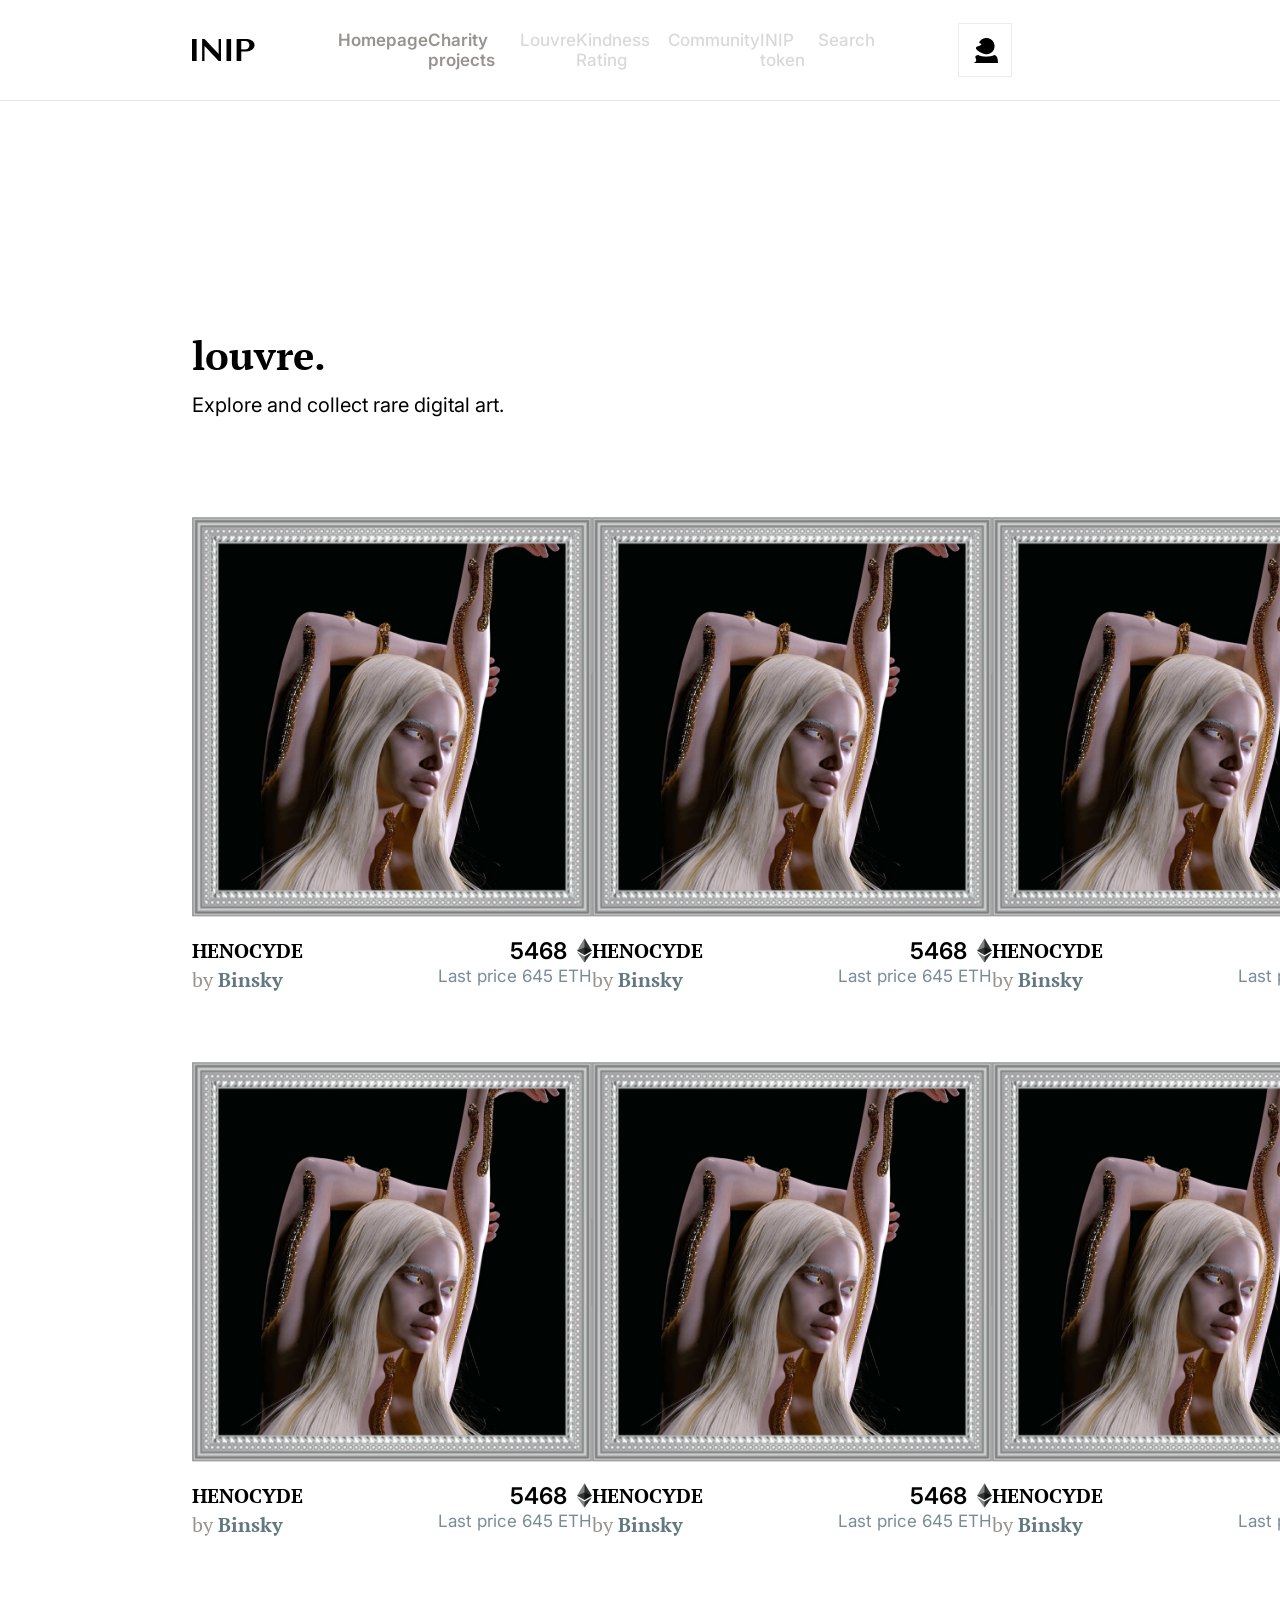
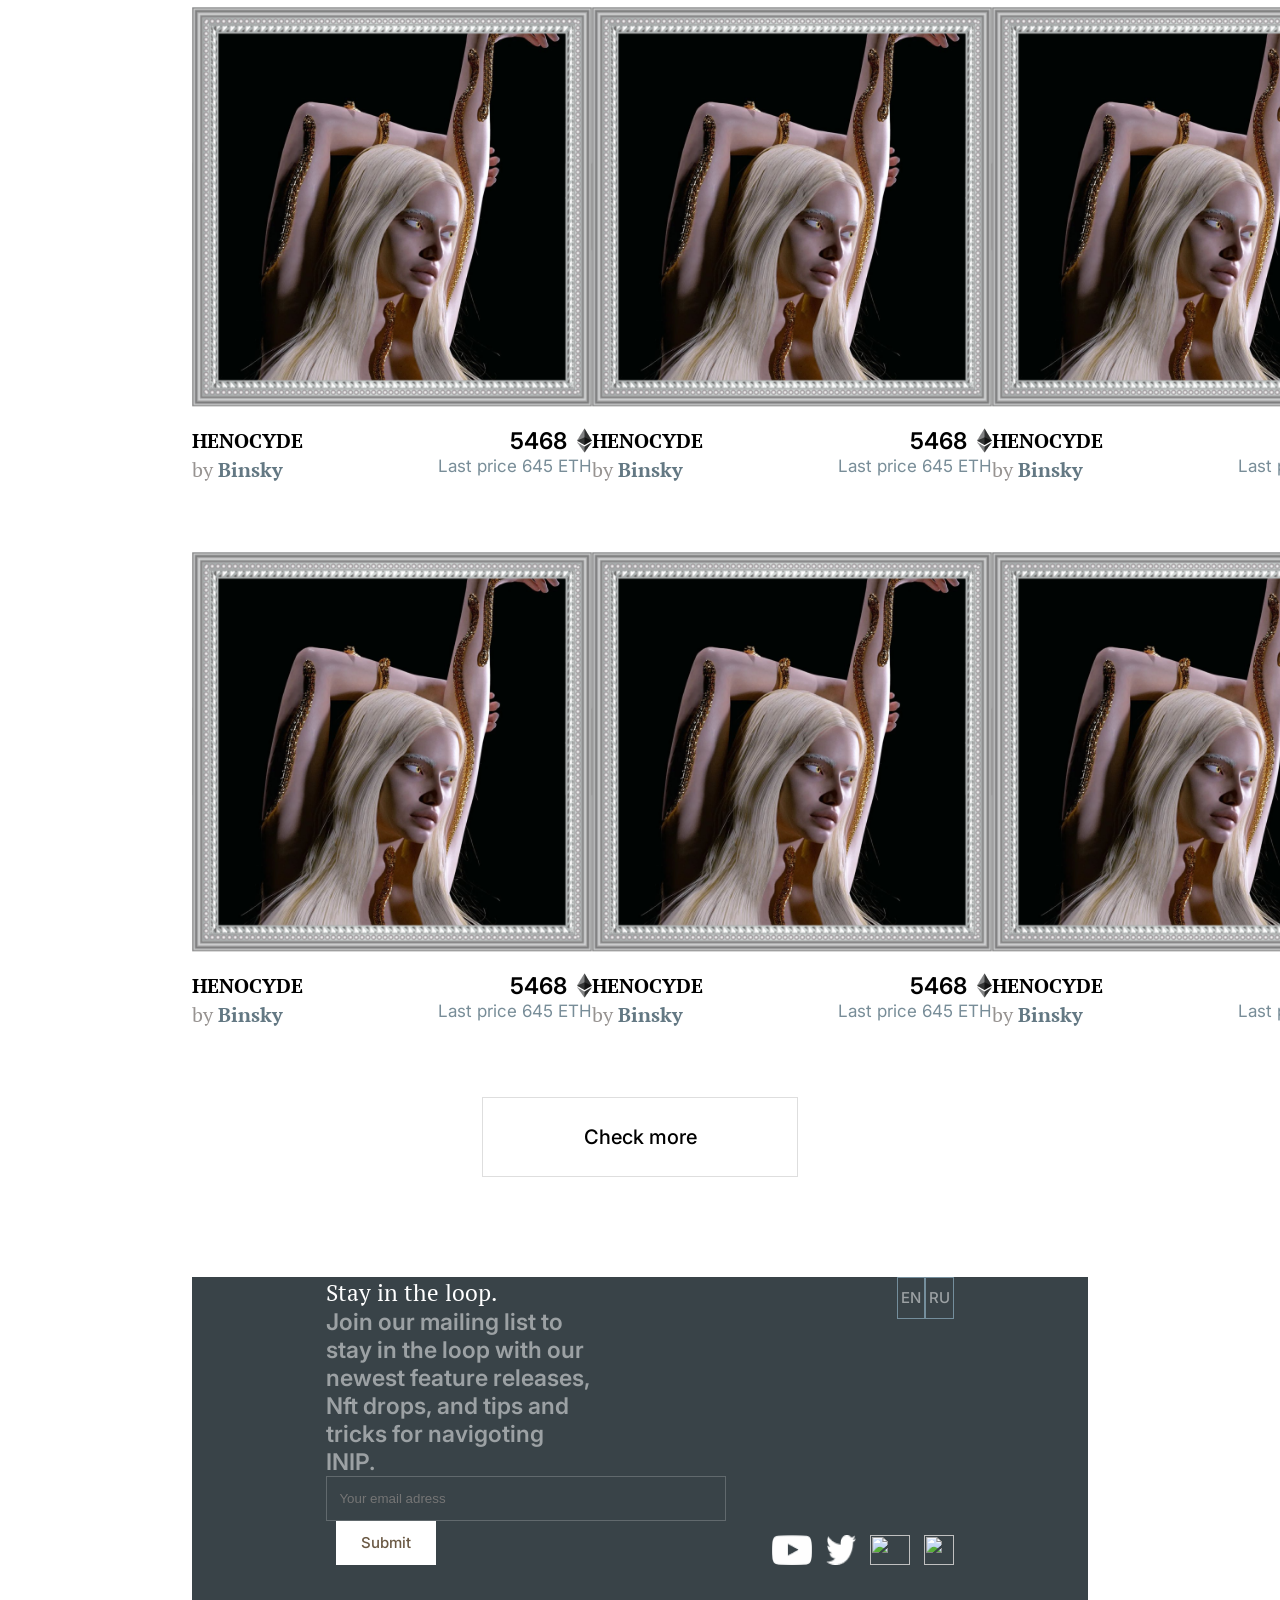
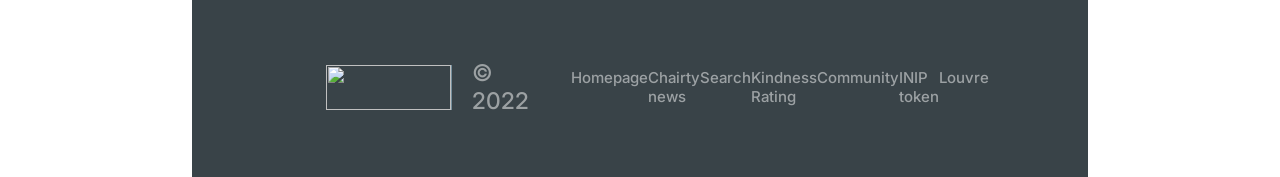
==== page1.html @ 1b2367b9 "lesson" ====
<!DOCTYPE html>
<html lang="en">
<head>
    <meta charset="UTF-8">
    <meta name="viewport" content="width=device-width, initial-scale=1.0">
    <meta http-equiv="X-UA-Compatible" content="ie=edge">
    <link rel="stylesheet" href="./css/page1.css">
    <link rel="preconnect" href="https://fonts.googleapis.com">
    <link rel="preconnect" href="https://fonts.gstatic.com" crossorigin>
    <link href="https://fonts.googleapis.com/css2?family=Inter:wght@200;400;600;700&family=PT+Serif:wght@400;700&display=swap" rel="stylesheet">
    <title>Page 1</title>
</head>
<body>

    <header style="border-bottom: 1px solid #E6E6E6;" class="flex side-padding ai-c jc-sb">

        <img class="logo" src="./img/Group 124.png" alt="">

        <div style="width: 60%;" class="flex jc-sb">
            <div class="header-text"> Homepage</div>
            <div class="header-text"> Charity projects</div>
            <div class="header-text cf"> Louvre</div>
            <div class="header-text cf"> Kindness Rating</div>
            <div class="header-text cf"> Community</div>
            <div class="header-text cf"> INIP token</div>
            <div class="header-text cf"> Search</div>
        </div>

        <div style="width: 130px;" class="flex jc-sb">
            <div class="block-img1 flex ai-c jc-c">
                <img src="./img/Ellipse 5.png" alt="">
            </div>
            <div class="block-img2 flex ai-c jc-c">
                <img class="bg-icon" src="./img/Rectangle 95.png" alt="">
                <img class="small-icon" src="./img/Vector 119.png" alt="">
            </div>
        </div>
        
    </header>

    <main class="side-padding">

        <div class="flex fd-c mt-200">
            <h1>louvre.</h1>
            <div  class="text-h1 mts-15">Explore and collect rare digital art.</div>
        </div>

        <div class="container mt-100">
            <div class="line flex jc-sb">
                <div class="card">
                    <img class="ava" src="./img/HENOCYDE.png" alt="">
                    <div class="flex jc-sb">
                        <h2>HENOCYDE</h2>
                        <div class="flex ai-c">
                            <div class="price">5468</div>
                            <img class="price-img" src="./img/Group.png" alt="">
                        </div>
                    </div>
                    <div class="flex jc-sb mts-15">
                        <div class="Binsky"> <span class="by"> by </span> Binsky</div>
                        <div class="last">Last price 645 ETH</div>
                    </div>
                </div>
                <div class="card">
                    <img class="ava" src="./img/HENOCYDE.png" alt="">
                    <div class="flex jc-sb">
                        <h2>HENOCYDE</h2>
                        <div class="flex ai-c">
                            <div class="price">5468</div>
                            <img class="price-img" src="./img/Group.png" alt="">
                        </div>
                    </div>
                    <div class="flex jc-sb mts-15">
                        <div class="Binsky"> <span class="by"> by </span> Binsky</div>
                        <div class="last">Last price 645 ETH</div>
                    </div>
                </div>
                <div class="card">
                    <img class="ava" src="./img/HENOCYDE.png" alt="">
                    <div class="flex jc-sb">
                        <h2>HENOCYDE</h2>
                        <div class="flex ai-c">
                            <div class="price">5468</div>
                            <img class="price-img" src="./img/Group.png" alt="">
                        </div>
                    </div>
                    <div class="flex jc-sb mts-15">
                        <div class="Binsky"> <span class="by"> by </span> Binsky</div>
                        <div class="last">Last price 645 ETH</div>
                    </div>
                </div>
            </div>

            <div class="line flex jc-sb">
                <div class="card">
                    <img class="ava" src="./img/HENOCYDE.png" alt="">
                    <div class="flex jc-sb">
                        <h2>HENOCYDE</h2>
                        <div class="flex ai-c">
                            <div class="price">5468</div>
                            <img class="price-img" src="./img/Group.png" alt="">
                        </div>
                    </div>
                    <div class="flex jc-sb mts-15">
                        <div class="Binsky"> <span class="by"> by </span> Binsky</div>
                        <div class="last">Last price 645 ETH</div>
                    </div>
                </div>
                <div class="card">
                    <img class="ava" src="./img/HENOCYDE.png" alt="">
                    <div class="flex jc-sb">
                        <h2>HENOCYDE</h2>
                        <div class="flex ai-c">
                            <div class="price">5468</div>
                            <img class="price-img" src="./img/Group.png" alt="">
                        </div>
                    </div>
                    <div class="flex jc-sb mts-15">
                        <div class="Binsky"> <span class="by"> by </span> Binsky</div>
                        <div class="last">Last price 645 ETH</div>
                    </div>
                </div>
                <div class="card">
                    <img class="ava" src="./img/HENOCYDE.png" alt="">
                    <div class="flex jc-sb">
                        <h2>HENOCYDE</h2>
                        <div class="flex ai-c">
                            <div class="price">5468</div>
                            <img class="price-img" src="./img/Group.png" alt="">
                        </div>
                    </div>
                    <div class="flex jc-sb mts-15">
                        <div class="Binsky"> <span class="by"> by </span> Binsky</div>
                        <div class="last">Last price 645 ETH</div>
                    </div>
                </div>
            </div>

            <div class="line flex jc-sb">
                <div class="card">
                    <img class="ava" src="./img/HENOCYDE.png" alt="">
                    <div class="flex jc-sb">
                        <h2>HENOCYDE</h2>
                        <div class="flex ai-c">
                            <div class="price">5468</div>
                            <img class="price-img" src="./img/Group.png" alt="">
                        </div>
                    </div>
                    <div class="flex jc-sb mts-15">
                        <div class="Binsky"> <span class="by"> by </span> Binsky</div>
                        <div class="last">Last price 645 ETH</div>
                    </div>
                </div>
                <div class="card">
                    <img class="ava" src="./img/HENOCYDE.png" alt="">
                    <div class="flex jc-sb">
                        <h2>HENOCYDE</h2>
                        <div class="flex ai-c">
                            <div class="price">5468</div>
                            <img class="price-img" src="./img/Group.png" alt="">
                        </div>
                    </div>
                    <div class="flex jc-sb mts-15">
                        <div class="Binsky"> <span class="by"> by </span> Binsky</div>
                        <div class="last">Last price 645 ETH</div>
                    </div>
                </div>
                <div class="card">
                    <img class="ava" src="./img/HENOCYDE.png" alt="">
                    <div class="flex jc-sb">
                        <h2>HENOCYDE</h2>
                        <div class="flex ai-c">
                            <div class="price">5468</div>
                            <img class="price-img" src="./img/Group.png" alt="">
                        </div>
                    </div>
                    <div class="flex jc-sb mts-15">
                        <div class="Binsky"> <span class="by"> by </span> Binsky</div>
                        <div class="last">Last price 645 ETH</div>
                    </div>
                </div>
            </div>

            <div class="line flex jc-sb">
                <div class="card">
                    <img class="ava" src="./img/HENOCYDE.png" alt="">
                    <div class="flex jc-sb">
                        <h2>HENOCYDE</h2>
                        <div class="flex ai-c">
                            <div class="price">5468</div>
                            <img class="price-img" src="./img/Group.png" alt="">
                        </div>
                    </div>
                    <div class="flex jc-sb mts-15">
                        <div class="Binsky"> <span class="by"> by </span> Binsky</div>
                        <div class="last">Last price 645 ETH</div>
                    </div>
                </div>
                <div class="card">
                    <img class="ava" src="./img/HENOCYDE.png" alt="">
                    <div class="flex jc-sb">
                        <h2>HENOCYDE</h2>
                        <div class="flex ai-c">
                            <div class="price">5468</div>
                            <img class="price-img" src="./img/Group.png" alt="">
                        </div>
                    </div>
                    <div class="flex jc-sb mts-15">
                        <div class="Binsky"> <span class="by"> by </span> Binsky</div>
                        <div class="last">Last price 645 ETH</div>
                    </div>
                </div>
                <div class="card">
                    <img class="ava" src="./img/HENOCYDE.png" alt="">
                    <div class="flex jc-sb">
                        <h2>HENOCYDE</h2>
                        <div class="flex ai-c">
                            <div class="price">5468</div>
                            <img class="price-img" src="./img/Group.png" alt="">
                        </div>
                    </div>
                    <div class="flex jc-sb mts-15">
                        <div class="Binsky"> <span class="by"> by </span> Binsky</div>
                        <div class="last">Last price 645 ETH</div>
                    </div>
                </div>
            </div>

            <div class="flex jc-c">
                <button>Check more</button>
            </div>
            
        </div>

        <div class="footer">

            <div class="side-padding mt-100 flex">
                <div class="left"> 
                    <div class="end-text">
                        Stay in the loop. 
                    </div>
                    <div style="color: #ffffff80; width: 66%;" class="price mt-20">Join our mailing list to stay in the loop with our  newest feature
                        releases, Nft drops, and tips and tricks for navigoting INIP.
                    </div>
                    
                    <input class="mt-20" type="text" placeholder="Your email adress">
                    <button class="end-button">Submit</button>
                </div>

                <div class="right flex fd-c jc-sb">
                    <div style="width: 25%; margin-left: 75%;" class="flex jc-sb">
                        <div class="box flex jc-c ai-c">EN</div>
                        <div class="box flex jc-c ai-c">RU</div>
                    </div>

                    <div style="width: 80%; margin-left: 20%;" class="flex jc-sb">
                        <img class="end-icon1" src="./img/image 21.png" alt="">
                        <img class="end-icon2" src="./img/Vector.png" alt="">
                        <img class="end-icon1" src="./img/Vector-11.png" alt="">
                        <img class="end-icon2" src="./img/instagram.png" alt="">
                    </div>
                </div>

            </div>

            <div class="flex mt-100 side-padding ai-c">

                <div style="width: 32%;" class="flex flex ai-c jc-sb">
                    <img class="end-logo" src="./img/Vector 3 (1).png" alt="">
                    <div class="text-date flex ai-c">©  2022</div>
                </div>

                <div style="width: 60%; margin-left: 7%;" class="flex jc-sb">
                    <div class="text-end">Homepage</div>
                    <div class="text-end">Chairty news</div>
                    <div class="text-end">Search</div>
                    <div class="text-end">Kindness Rating</div>
                    <div class="text-end">Community</div>
                    <div class="text-end">INIP token</div>
                    <div class="text-end">Louvre</div>
                </div>

            </div>
            

        </div>
    </main>
    
</body>
</html>
---- css/page1.css ----
body{
    margin: 0;
}

header{
    height: 100px;
}

.flex{
    display: flex;
}

.fd-c{
    flex-direction: column;
}

.side-padding{
    padding-left: 15%;
    padding-right: 15%;
}

.jc-sb{
    justify-content: space-between;
}

.jc-sa{
    justify-content: space-around;
}

.jc-c{
    justify-content: center;
}

.ai-c{
    align-items: center;
}

.mt-200{
    margin-top: 200px;
}

.mt-100{
    margin-top: 100px;
}

.mts-15{
    margin-top: -15px;
}

.logo{
    width: 63px;
    height: 22px;
}

.header-text{
    font-size: 17px;
    font-weight: 600;
    font-family: 'Inter', sans-serif;
    color: #979391;
}

.header-text:hover{
    color: black;
}

.cf{
    color: #D9D9D9;
    font-weight: 500;
}

.block-img1{
    width: 52px;
    height: 52px;
    border: 1px solid #ECECEC;
}

.block-img2{
    width: 52px;
    height: 52px;
    border: 1px solid transparent;
    
}

.bg-icon{
    position: absolute;
}

.small-icon{
    position: relative;
}

h1{
    font-size: 40px;
    font-weight: 600;
    font-family: 'PT Serif', serif;
}

.text-h1{
    font-size: 20px;
    font-weight: 400;
    font-family: 'Inter', sans-serif;
}

.card{
    width: 400px;
    height: 545px;
}

.ava{
    width: 400px;
    height: 400px;
}

h2{
    font-size: 20px;
    font-weight: 700;
    font-family: 'PT Serif', serif;
}

.price{
    font-size: 23px;
    font-weight: 600;
    font-family: 'Inter', sans-serif;
}

.price-img{
    width: 15px;
    height: 25px;
    margin-left: 10px;
}

.Binsky{
    font-size: 20px;
    font-weight: 700;
    font-family: 'PT Serif', serif;
    color: #637883;
}

.by{
    font-weight: 400;
    color: #979391;
}

.last{
    font-size: 17px;
    font-weight: 400;
    font-family: 'Inter', sans-serif;
    color: #788d98;
}

button{
    width: 316px;
    height: 80px;
    border: 1px solid #dedede;
    background-color: white;
    font-size: 20px;
    font-weight: 500;
    font-family: 'Inter', sans-serif;
}

main{
    height: 1500px;
}

.footer{
    height: 500px;
    background-color: #394348;
}

.left{
    width: 72%;
}

.end-text{
    font-size: 23px;
    font-weight: 500;
    font-family: 'PT Serif', serif;
    color: #ffffff;
}

input{
    width: 400px;
    height: 45px;
    background-color: #394348;
    border: 1px solid #ffffff33;
    padding: 0 0 0 3%;
    box-sizing: border-box;
}

.end-button{
    width: 100px;
    height: 44px;
    background-color: #ffffff;
    border: 1px solid #ffffff;
    font-size: 15px;
    font-weight: 500;
    font-family: 'Inter', sans-serif;
    color: #6a5843;
    margin-left: 10px;
}

.right{
    width: 42%;
}

.box{
    width: 40px;
    height: 40px;
    border: 1px solid #748E9C;
    font-size: 15px;
    font-weight: 500;
    font-family: 'Inter', sans-serif;
    color: rgba(255, 255, 255, 0.5);
}

.box:hover{
    border: 2px solid #ffffff;
}

.end-icon1{
    width: 40px;
    height: 30px;
}

.end-icon2{
    width: 30px;
    height: 30px;
}

.end-logo{
    width: 125px;
    height: 45px;
}

.text-date{
    width: 110px;
    height: 45px;
    border-left: 1px solid #748E9C;
    font-size: 23px;
    font-weight: 500;
    font-family: 'Inter', sans-serif;
    color: #9ca1a3;
    padding: 0 10% 0 10%;
}

.text-end{
    font-size: 15px;
    font-weight: 500;
    color: rgba(255, 255, 255, 0.5);
    font-family: 'Inter', sans-serif;
}

.text-end:hover{
    color: #ffffff;
}
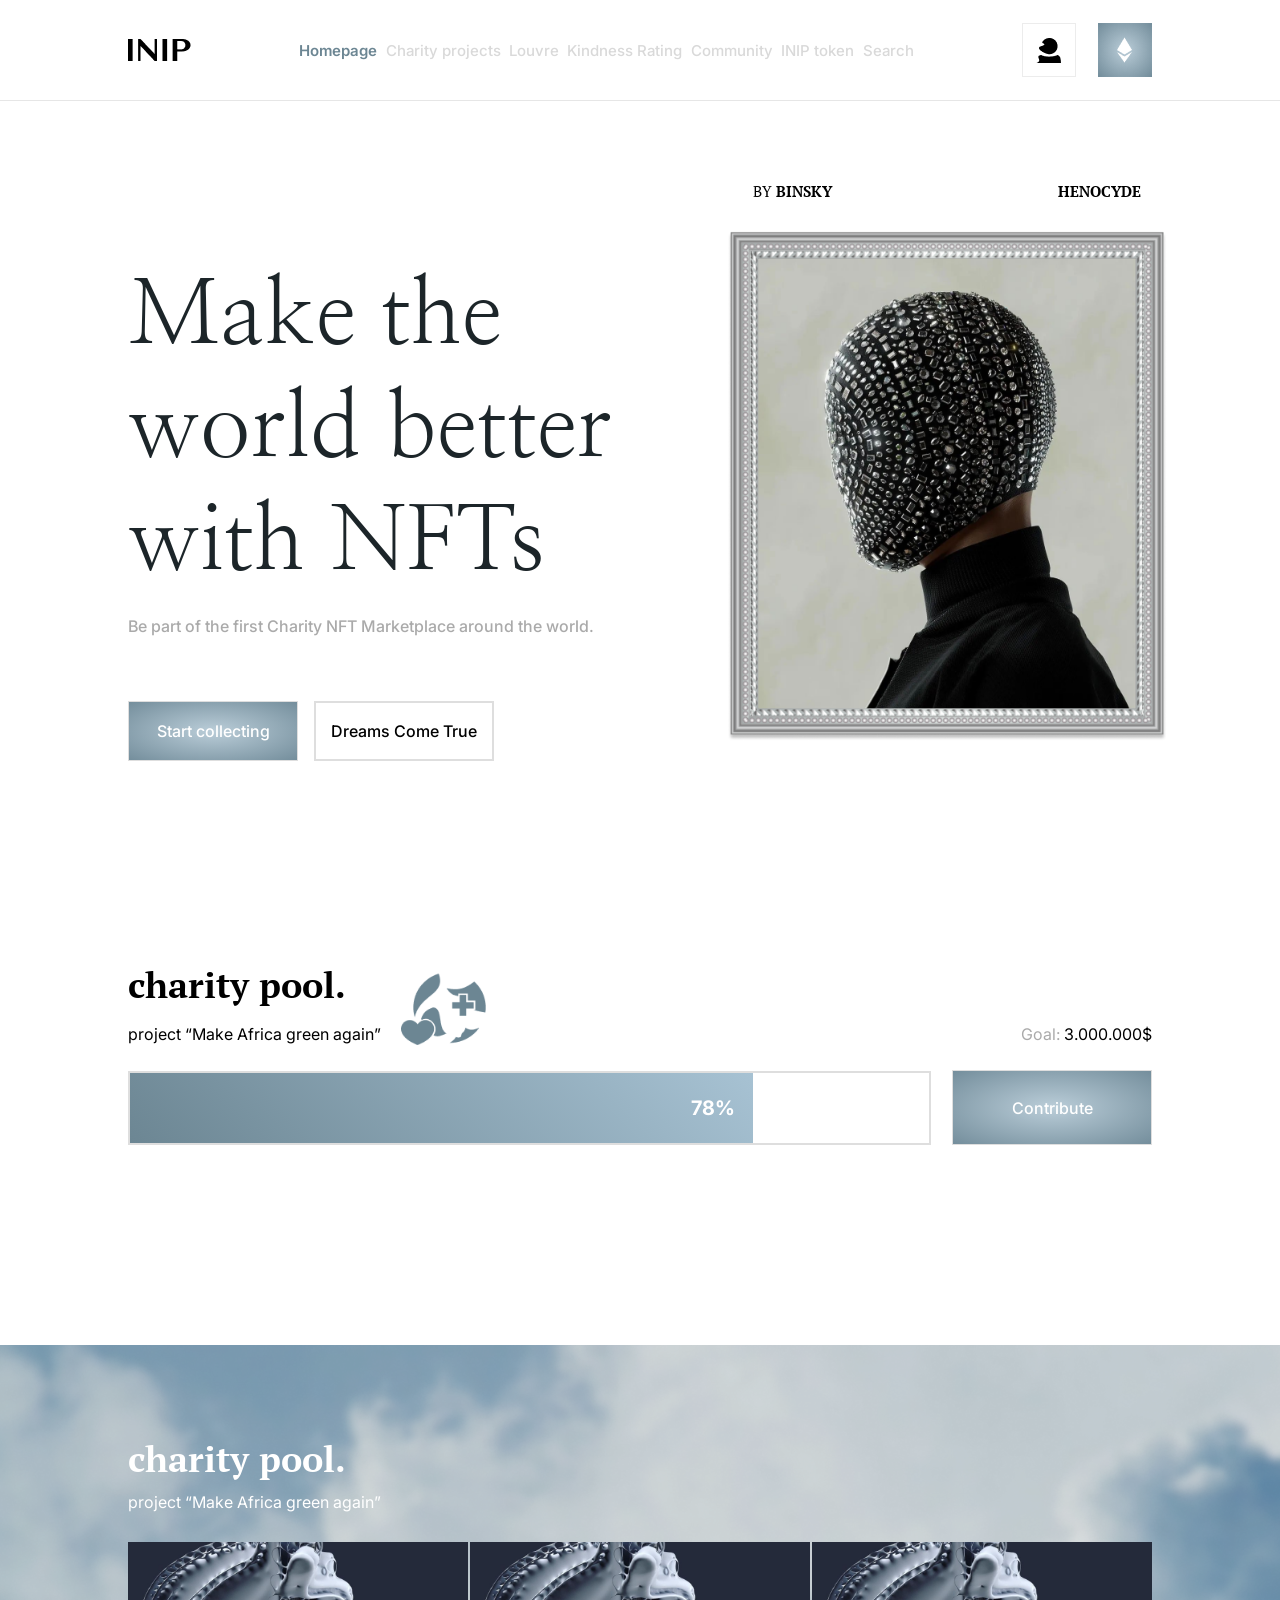
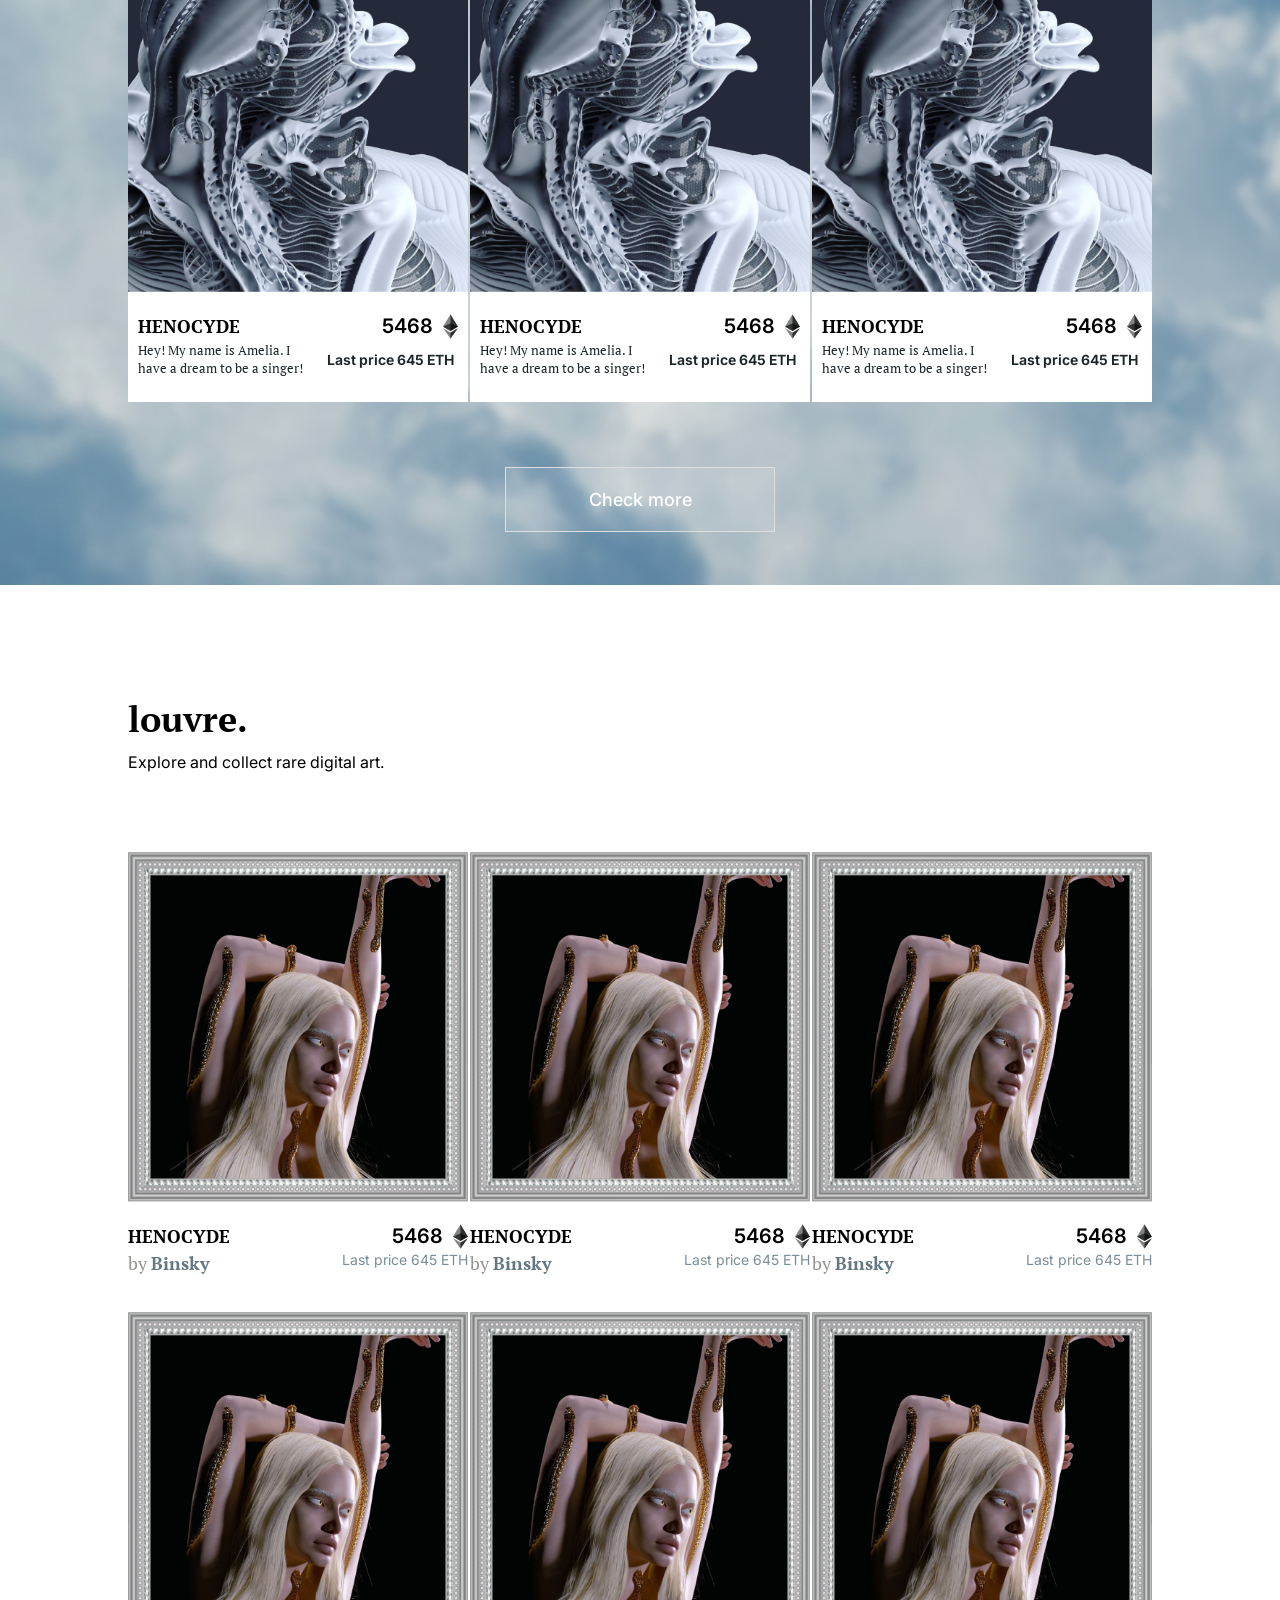
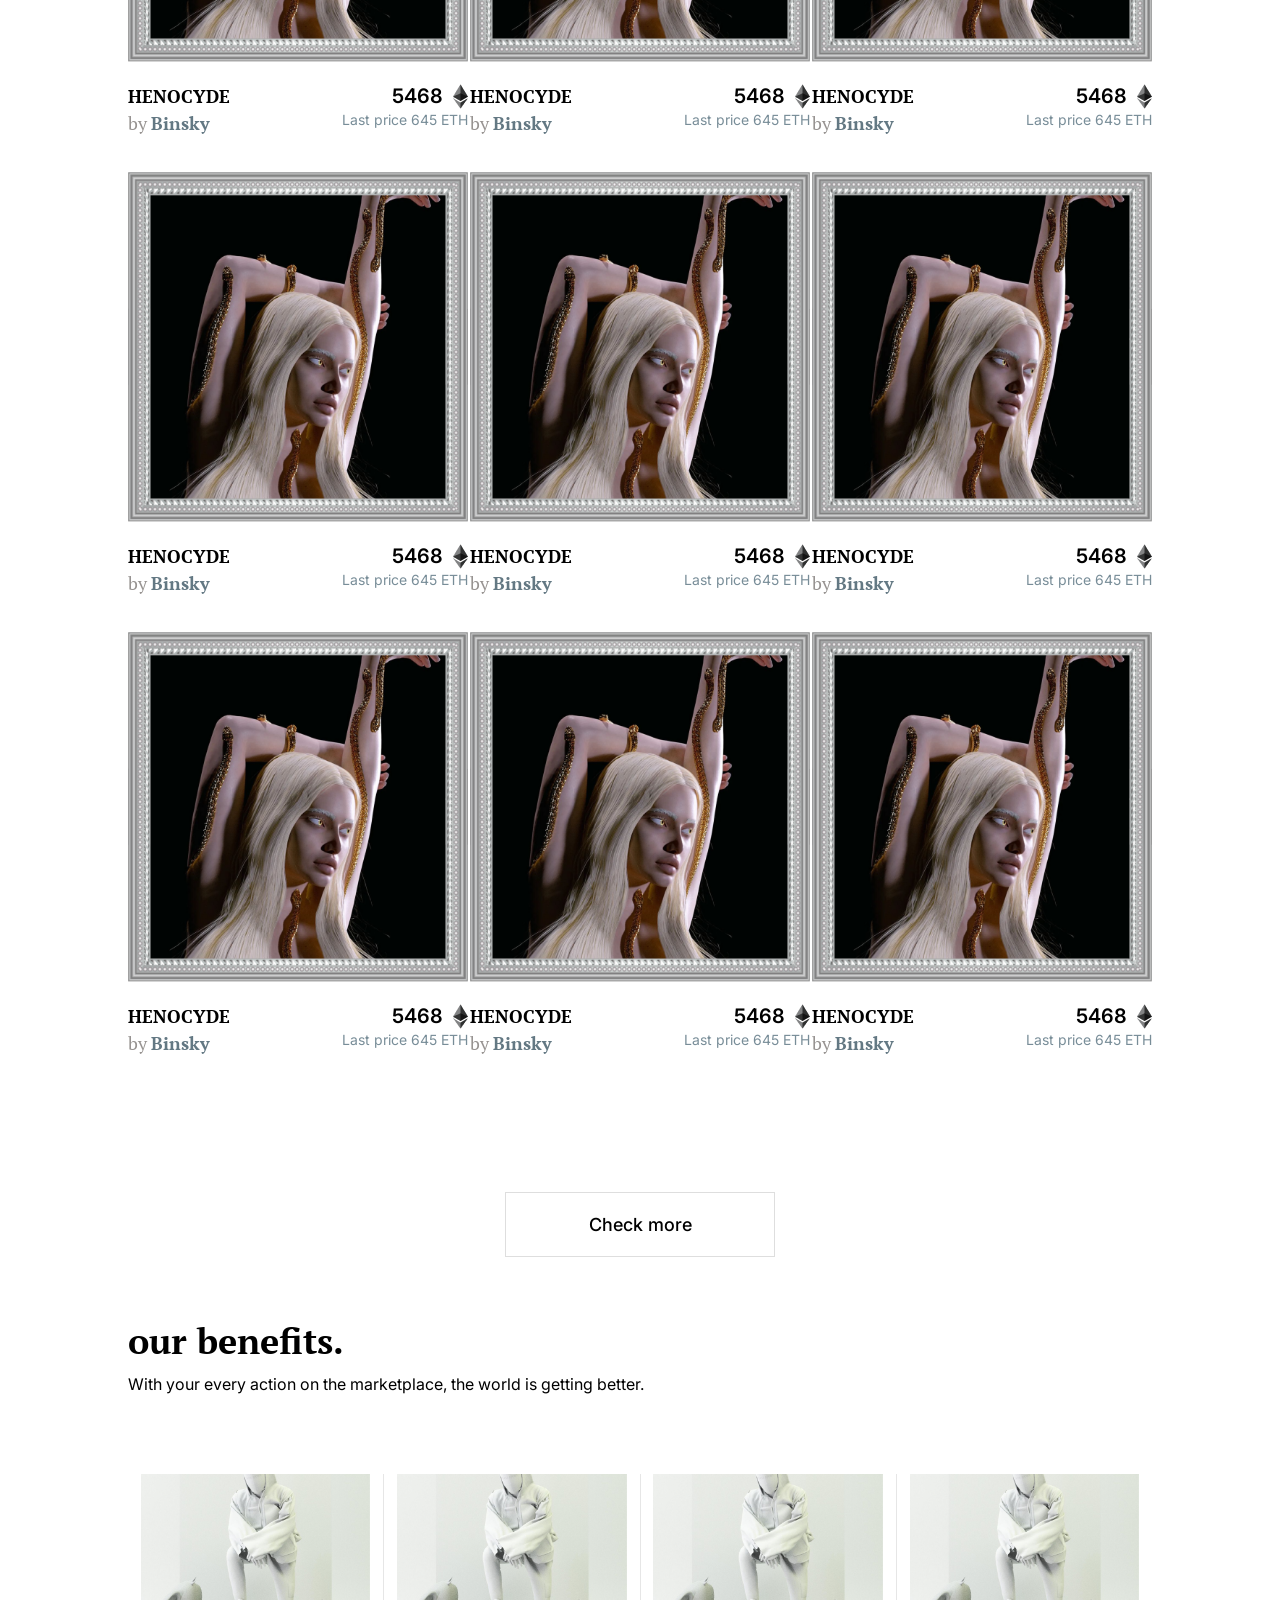
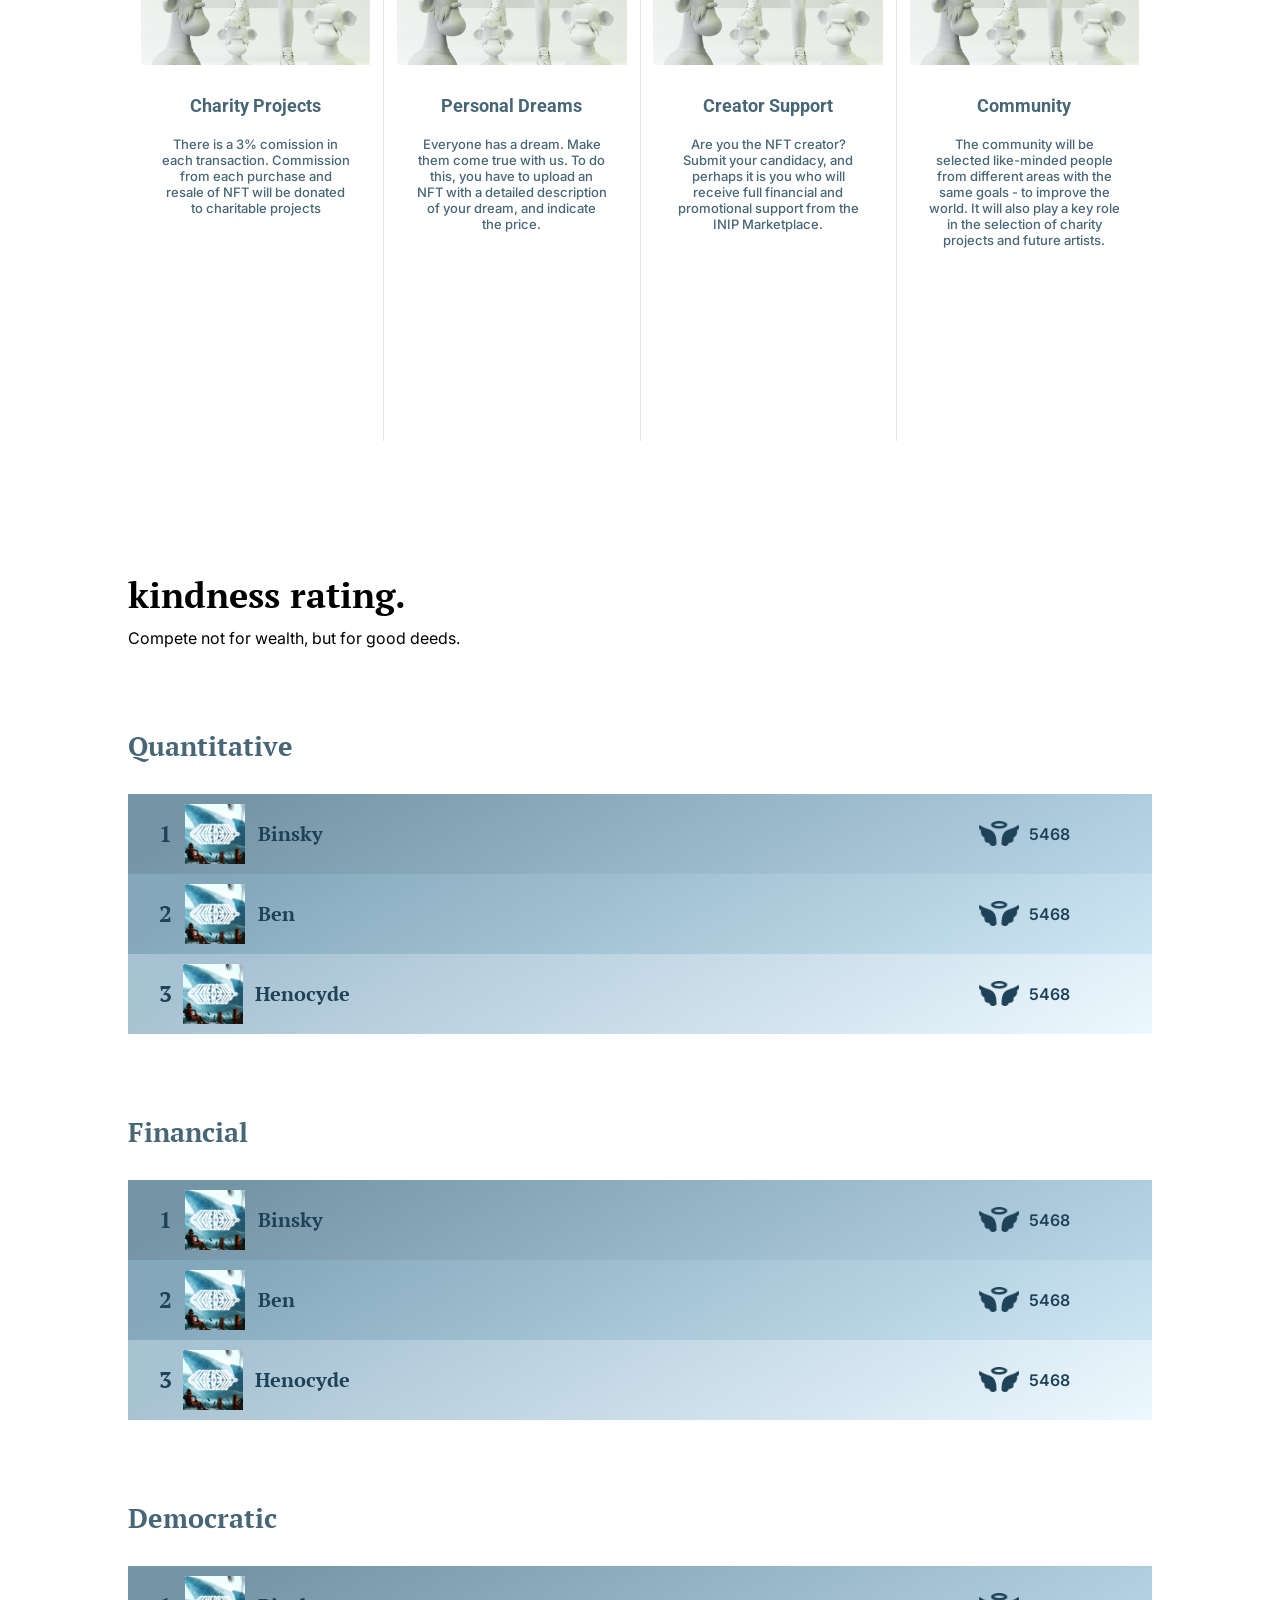
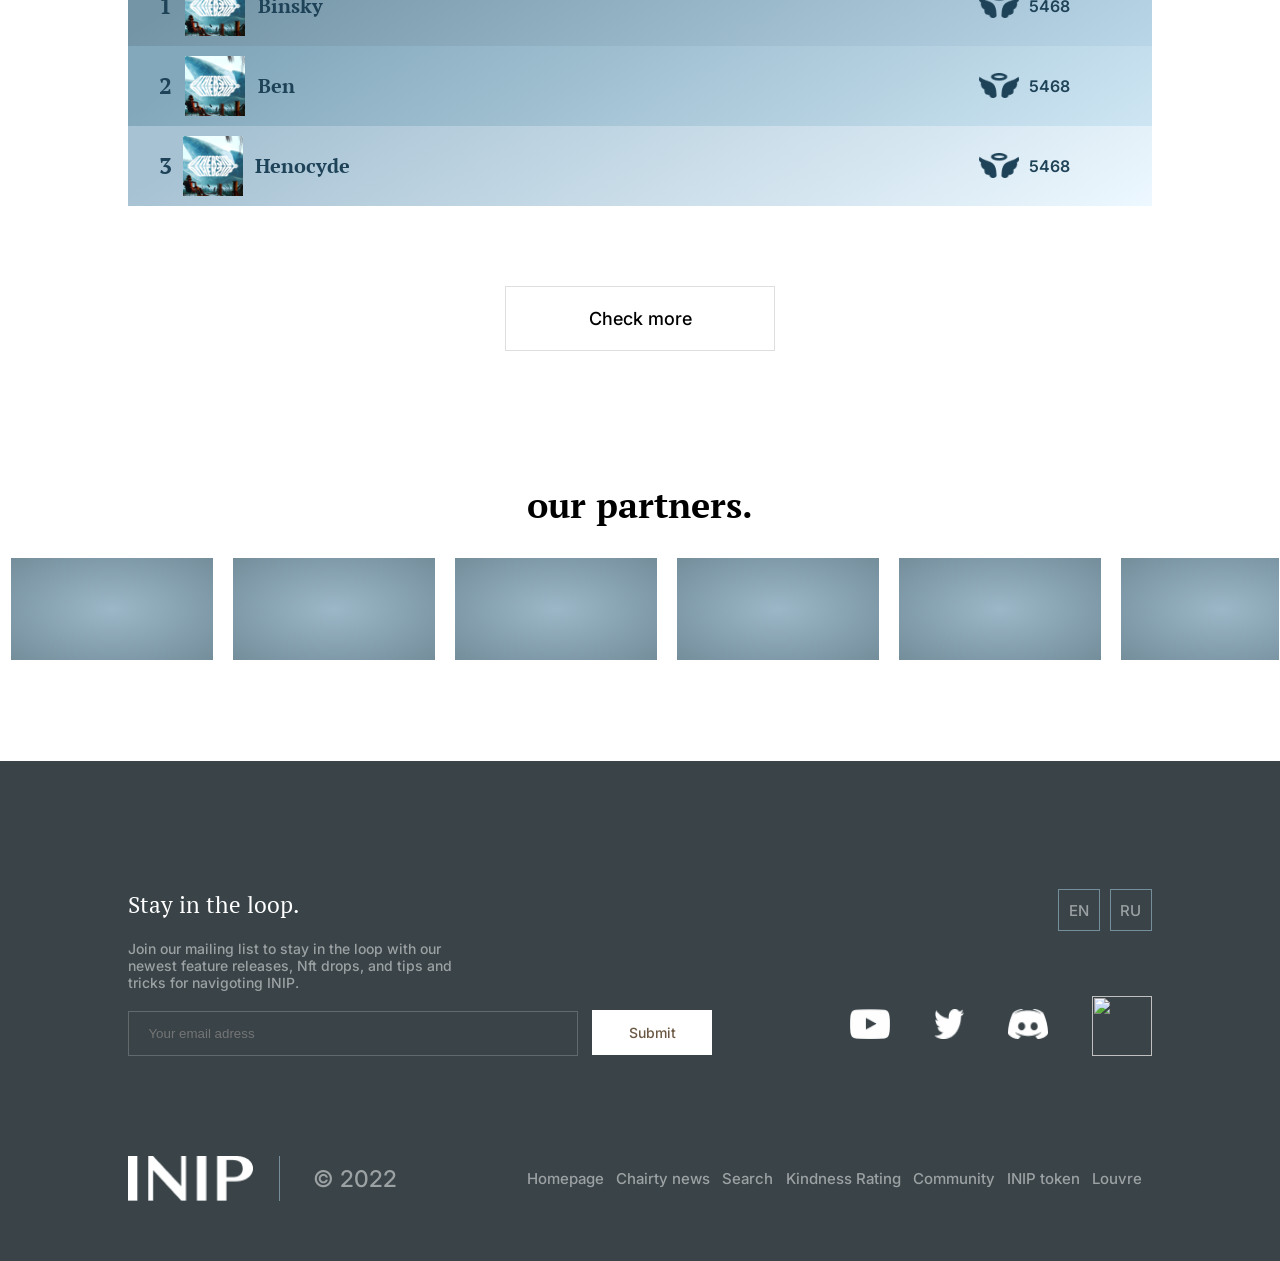
==== commit 87469fb0: "page 1" ====
--- a/page1.html
+++ b/page1.html
@@ -7,7 +7,7 @@
     <link rel="stylesheet" href="./css/page1.css">
     <link rel="preconnect" href="https://fonts.googleapis.com">
     <link rel="preconnect" href="https://fonts.gstatic.com" crossorigin>
-    <link href="https://fonts.googleapis.com/css2?family=Inter:wght@200;400;600;700&family=PT+Serif:wght@400;700&display=swap" rel="stylesheet">
+    <link href="https://fonts.googleapis.com/css2?family=Inter:wght@200;400;600;700&family=PT+Serif:wght@400;700&family=Nanum+Myeongjo:wght@400;700&family=Roboto:wght@700&display=swap" rel="stylesheet">
     <title>Page 1</title>
 </head>
 <body>
@@ -17,8 +17,10 @@
         <img class="logo" src="./img/Group 124.png" alt="">
 
         <div style="width: 60%;" class="flex jc-sb">
-            <div class="header-text"> Homepage</div>
-            <div class="header-text"> Charity projects</div>
+            <a style="text-decoration: none;" href="./page2.html">
+                <div style="color: #6c8693;" class="header-text"> Homepage</div>
+            </a>
+            <div class="header-text cf"> Charity projects</div>
             <div class="header-text cf"> Louvre</div>
             <div class="header-text cf"> Kindness Rating</div>
             <div class="header-text cf"> Community</div>
@@ -31,62 +33,196 @@
                 <img src="./img/Ellipse 5.png" alt="">
             </div>
             <div class="block-img2 flex ai-c jc-c">
-                <img class="bg-icon" src="./img/Rectangle 95.png" alt="">
                 <img class="small-icon" src="./img/Vector 119.png" alt="">
             </div>
         </div>
         
     </header>
 
-    <main class="side-padding">
-
-        <div class="flex fd-c mt-200">
-            <h1>louvre.</h1>
-            <div  class="text-h1 mts-15">Explore and collect rare digital art.</div>
-        </div>
-
-        <div class="container mt-100">
+    <main>
+
+        <div class="flex side-padding jc-sb">
+
+            <div style="width: 55%;" class="left flex fd-c mt-100">
+
+                <h1>Make the
+                    world better
+                    with NFTs
+                </h1>
+
+                <div class="text-minimain mts-45">
+                    Be part of the first Charity NFT Marketplace around the world.
+                </div>
+
+                <div style="width: 65%;" class="flex mt-65 jc-sb">
+                    <button class="one-but">Start collecting</button>
+                    <button class="two-but">Dreams Come True</button>
+                </div>
+
+            </div>
+
+            <div style="width: 40%;" class="right mt-80 flex fd-c ai-c">
+
+                <div style="width: 150%;" class="flex jc-sa">
+
+                    <span class="text-main"> 
+                        <span style="font-weight: 100;"> BY </span>
+                        BINSKY
+                    </span>
+                    <span class="text-main">HENOCYDE</span>
+
+                </div>
+
+                <img class="img-main mt-30" src="./img/Group 189.png" alt="">
+
+            </div>
+
+        </div>
+
+        <div class="side-padding mt-200">
+            <h2>charity pool.</h2>
+            <div class="flex jc-sb ai-c mts-40">
+                <div style="width: 35%;" class="flex jc-sb ai-c">
+                    <div class="text-h2">project “Make Africa green again”</div>
+                    <img class="img-h2" src="./img/Group 209.png" alt="">
+                </div>
+                <span class="text-h2">
+                    <span style="color: #aaaaaa;">Goal: </span>
+                    3.000.000$
+                </span>
+            </div>
+            <div class="flex jc-sb ai-c">
+                <div class="con-block">
+                    <div class="loading flex ai-c">
+                        <span style="margin-left: 90%;">78%</span>  
+                    </div>
+                </div>
+                <button style="width: 200px; height: 75px;" class="one-but">Contribute</button>
+            </div>
+        </div>
+
+        <div class="img-fon mt-200">
+
+            <div style="padding-top: 60px;" class="side-padding">
+                <div>
+                    <h2 style="color: #ffffff;" class="">charity pool.</h2>
+                    <div style="color: #ffffff;" class="text-h2 mts-20">project “Make Africa green again”</div>
+                </div>
+                <div class="flex jc-sb">
+                    <div style="background-color: #ffffff;" class="card-fon mt-30">
+                        <img class="img-two" src="./img/Group 9.png" alt="">
+                        <div style="padding: 0 3%;">
+                            <div class="flex jc-sb">
+                                <h3>HENOCYDE</h3>
+                                <div class="flex ai-c">
+                                    <div class="price">5468</div>
+                                    <img class="price-img" src="./img/Group.png" alt="">
+                                </div>
+                            </div>
+                            <div class="flex jc-sb mts-15 ai-c">
+                                <div>
+                                    <div style="width: 90%;" class="cardfon-text"> Hey! My name is Amelia. I have a dream to be a singer!</div>
+                                </div>
+                                <div style="color: #1c2529; width: 70%;" class="last">Last price 645 ETH</div>
+                            </div>
+
+                        </div>
+                    </div>
+                    <div style="background-color: #ffffff;" class="card-fon mt-30">
+                        <img class="img-two" src="./img/Group 9.png" alt="">
+                        <div style="padding: 0 3%;">
+                            <div class="flex jc-sb">
+                                <h3>HENOCYDE</h3>
+                                <div class="flex ai-c">
+                                    <div class="price">5468</div>
+                                    <img class="price-img" src="./img/Group.png" alt="">
+                                </div>
+                            </div>
+                            <div class="flex jc-sb mts-15 ai-c">
+                                <div>
+                                    <div style="width: 90%;" class="cardfon-text"> Hey! My name is Amelia. I have a dream to be a singer!</div>
+                                </div>
+                                <div style="color: #1c2529; width: 70%;" class="last">Last price 645 ETH</div>
+                            </div>
+
+                        </div>
+                    </div>
+                    <div style="background-color: #ffffff;" class="card-fon mt-30">
+                        <img class="img-two" src="./img/Group 9.png" alt="">
+                        <div style="padding: 0 3%;">
+                            <div class="flex jc-sb">
+                                <h3>HENOCYDE</h3>
+                                <div class="flex ai-c">
+                                    <div class="price">5468</div>
+                                    <img class="price-img" src="./img/Group.png" alt="">
+                                </div>
+                            </div>
+                            <div class="flex jc-sb mts-15 ai-c">
+                                <div>
+                                    <div style="width: 90%;" class="cardfon-text"> Hey! My name is Amelia. I have a dream to be a singer!</div>
+                                </div>
+                                <div style="color: #1c2529; width: 70%;" class="last">Last price 645 ETH</div>
+                            </div>
+
+                        </div>
+                    </div>
+                </div>
+
+                <div class="flex jc-c mt-65">
+                    <button style="color: #ffffff; ">Check more</button>
+                </div>
+
+            </div>
+
+        </div>
+
+        <div class="flex fd-c mt-80 side-padding">
+            <h2>louvre.</h2>
+            <div  class="text-h2 mts-20">Explore and collect rare digital art.</div>
+        </div>
+
+        <div class="container mt-80 side-padding">
             <div class="line flex jc-sb">
                 <div class="card">
                     <img class="ava" src="./img/HENOCYDE.png" alt="">
                     <div class="flex jc-sb">
-                        <h2>HENOCYDE</h2>
-                        <div class="flex ai-c">
-                            <div class="price">5468</div>
-                            <img class="price-img" src="./img/Group.png" alt="">
-                        </div>
-                    </div>
-                    <div class="flex jc-sb mts-15">
-                        <div class="Binsky"> <span class="by"> by </span> Binsky</div>
-                        <div class="last">Last price 645 ETH</div>
-                    </div>
-                </div>
-                <div class="card">
-                    <img class="ava" src="./img/HENOCYDE.png" alt="">
-                    <div class="flex jc-sb">
-                        <h2>HENOCYDE</h2>
-                        <div class="flex ai-c">
-                            <div class="price">5468</div>
-                            <img class="price-img" src="./img/Group.png" alt="">
-                        </div>
-                    </div>
-                    <div class="flex jc-sb mts-15">
-                        <div class="Binsky"> <span class="by"> by </span> Binsky</div>
-                        <div class="last">Last price 645 ETH</div>
-                    </div>
-                </div>
-                <div class="card">
-                    <img class="ava" src="./img/HENOCYDE.png" alt="">
-                    <div class="flex jc-sb">
-                        <h2>HENOCYDE</h2>
-                        <div class="flex ai-c">
-                            <div class="price">5468</div>
-                            <img class="price-img" src="./img/Group.png" alt="">
-                        </div>
-                    </div>
-                    <div class="flex jc-sb mts-15">
-                        <div class="Binsky"> <span class="by"> by </span> Binsky</div>
-                        <div class="last">Last price 645 ETH</div>
+                        <h3>HENOCYDE</h3>
+                        <div class="flex ai-c">
+                            <div class="price">5468</div>
+                            <img class="price-img" src="./img/Group.png" alt="">
+                        </div>
+                    </div>
+                    <div class="flex jc-sb mts-15">
+                        <div class="Binsky"> <span class="by"> by </span> Binsky</div>
+                        <div style="font-weight: 400;" class="last">Last price 645 ETH</div>
+                    </div>
+                </div>
+                <div class="card">
+                    <img class="ava" src="./img/HENOCYDE.png" alt="">
+                    <div class="flex jc-sb">
+                        <h3>HENOCYDE</h3>
+                        <div class="flex ai-c">
+                            <div class="price">5468</div>
+                            <img class="price-img" src="./img/Group.png" alt="">
+                        </div>
+                    </div>
+                    <div class="flex jc-sb mts-15">
+                        <div class="Binsky"> <span class="by"> by </span> Binsky</div>
+                        <div style="font-weight: 400;" class="last">Last price 645 ETH</div>
+                    </div>
+                </div>
+                <div class="card">
+                    <img class="ava" src="./img/HENOCYDE.png" alt="">
+                    <div class="flex jc-sb">
+                        <h3>HENOCYDE</h3>
+                        <div class="flex ai-c">
+                            <div class="price">5468</div>
+                            <img class="price-img" src="./img/Group.png" alt="">
+                        </div>
+                    </div>
+                    <div class="flex jc-sb mts-15">
+                        <div class="Binsky"> <span class="by"> by </span> Binsky</div>
+                        <div style="font-weight: 400;" class="last">Last price 645 ETH</div>
                     </div>
                 </div>
             </div>
@@ -95,43 +231,43 @@
                 <div class="card">
                     <img class="ava" src="./img/HENOCYDE.png" alt="">
                     <div class="flex jc-sb">
-                        <h2>HENOCYDE</h2>
-                        <div class="flex ai-c">
-                            <div class="price">5468</div>
-                            <img class="price-img" src="./img/Group.png" alt="">
-                        </div>
-                    </div>
-                    <div class="flex jc-sb mts-15">
-                        <div class="Binsky"> <span class="by"> by </span> Binsky</div>
-                        <div class="last">Last price 645 ETH</div>
-                    </div>
-                </div>
-                <div class="card">
-                    <img class="ava" src="./img/HENOCYDE.png" alt="">
-                    <div class="flex jc-sb">
-                        <h2>HENOCYDE</h2>
-                        <div class="flex ai-c">
-                            <div class="price">5468</div>
-                            <img class="price-img" src="./img/Group.png" alt="">
-                        </div>
-                    </div>
-                    <div class="flex jc-sb mts-15">
-                        <div class="Binsky"> <span class="by"> by </span> Binsky</div>
-                        <div class="last">Last price 645 ETH</div>
-                    </div>
-                </div>
-                <div class="card">
-                    <img class="ava" src="./img/HENOCYDE.png" alt="">
-                    <div class="flex jc-sb">
-                        <h2>HENOCYDE</h2>
-                        <div class="flex ai-c">
-                            <div class="price">5468</div>
-                            <img class="price-img" src="./img/Group.png" alt="">
-                        </div>
-                    </div>
-                    <div class="flex jc-sb mts-15">
-                        <div class="Binsky"> <span class="by"> by </span> Binsky</div>
-                        <div class="last">Last price 645 ETH</div>
+                        <h3>HENOCYDE</h3>
+                        <div class="flex ai-c">
+                            <div class="price">5468</div>
+                            <img class="price-img" src="./img/Group.png" alt="">
+                        </div>
+                    </div>
+                    <div class="flex jc-sb mts-15">
+                        <div class="Binsky"> <span class="by"> by </span> Binsky</div>
+                        <div style="font-weight: 400;" class="last">Last price 645 ETH</div>
+                    </div>
+                </div>
+                <div class="card">
+                    <img class="ava" src="./img/HENOCYDE.png" alt="">
+                    <div class="flex jc-sb">
+                        <h3>HENOCYDE</h3>
+                        <div class="flex ai-c">
+                            <div class="price">5468</div>
+                            <img class="price-img" src="./img/Group.png" alt="">
+                        </div>
+                    </div>
+                    <div class="flex jc-sb mts-15">
+                        <div class="Binsky"> <span class="by"> by </span> Binsky</div>
+                        <div style="font-weight: 400;" class="last">Last price 645 ETH</div>
+                    </div>
+                </div>
+                <div class="card">
+                    <img class="ava" src="./img/HENOCYDE.png" alt="">
+                    <div class="flex jc-sb">
+                        <h3>HENOCYDE</h3>
+                        <div class="flex ai-c">
+                            <div class="price">5468</div>
+                            <img class="price-img" src="./img/Group.png" alt="">
+                        </div>
+                    </div>
+                    <div class="flex jc-sb mts-15">
+                        <div class="Binsky"> <span class="by"> by </span> Binsky</div>
+                        <div style="font-weight: 400;" class="last">Last price 645 ETH</div>
                     </div>
                 </div>
             </div>
@@ -140,43 +276,43 @@
                 <div class="card">
                     <img class="ava" src="./img/HENOCYDE.png" alt="">
                     <div class="flex jc-sb">
-                        <h2>HENOCYDE</h2>
-                        <div class="flex ai-c">
-                            <div class="price">5468</div>
-                            <img class="price-img" src="./img/Group.png" alt="">
-                        </div>
-                    </div>
-                    <div class="flex jc-sb mts-15">
-                        <div class="Binsky"> <span class="by"> by </span> Binsky</div>
-                        <div class="last">Last price 645 ETH</div>
-                    </div>
-                </div>
-                <div class="card">
-                    <img class="ava" src="./img/HENOCYDE.png" alt="">
-                    <div class="flex jc-sb">
-                        <h2>HENOCYDE</h2>
-                        <div class="flex ai-c">
-                            <div class="price">5468</div>
-                            <img class="price-img" src="./img/Group.png" alt="">
-                        </div>
-                    </div>
-                    <div class="flex jc-sb mts-15">
-                        <div class="Binsky"> <span class="by"> by </span> Binsky</div>
-                        <div class="last">Last price 645 ETH</div>
-                    </div>
-                </div>
-                <div class="card">
-                    <img class="ava" src="./img/HENOCYDE.png" alt="">
-                    <div class="flex jc-sb">
-                        <h2>HENOCYDE</h2>
-                        <div class="flex ai-c">
-                            <div class="price">5468</div>
-                            <img class="price-img" src="./img/Group.png" alt="">
-                        </div>
-                    </div>
-                    <div class="flex jc-sb mts-15">
-                        <div class="Binsky"> <span class="by"> by </span> Binsky</div>
-                        <div class="last">Last price 645 ETH</div>
+                        <h3>HENOCYDE</h3>
+                        <div class="flex ai-c">
+                            <div class="price">5468</div>
+                            <img class="price-img" src="./img/Group.png" alt="">
+                        </div>
+                    </div>
+                    <div class="flex jc-sb mts-15">
+                        <div class="Binsky"> <span class="by"> by </span> Binsky</div>
+                        <div style="font-weight: 400;" class="last">Last price 645 ETH</div>
+                    </div>
+                </div>
+                <div class="card">
+                    <img class="ava" src="./img/HENOCYDE.png" alt="">
+                    <div class="flex jc-sb">
+                        <h3>HENOCYDE</h3>
+                        <div class="flex ai-c">
+                            <div class="price">5468</div>
+                            <img class="price-img" src="./img/Group.png" alt="">
+                        </div>
+                    </div>
+                    <div class="flex jc-sb mts-15">
+                        <div class="Binsky"> <span class="by"> by </span> Binsky</div>
+                        <div style="font-weight: 400;" class="last">Last price 645 ETH</div>
+                    </div>
+                </div>
+                <div class="card">
+                    <img class="ava" src="./img/HENOCYDE.png" alt="">
+                    <div class="flex jc-sb">
+                        <h3>HENOCYDE</h3>
+                        <div class="flex ai-c">
+                            <div class="price">5468</div>
+                            <img class="price-img" src="./img/Group.png" alt="">
+                        </div>
+                    </div>
+                    <div class="flex jc-sb mts-15">
+                        <div class="Binsky"> <span class="by"> by </span> Binsky</div>
+                        <div style="font-weight: 400;" class="last">Last price 645 ETH</div>
                     </div>
                 </div>
             </div>
@@ -185,61 +321,252 @@
                 <div class="card">
                     <img class="ava" src="./img/HENOCYDE.png" alt="">
                     <div class="flex jc-sb">
-                        <h2>HENOCYDE</h2>
-                        <div class="flex ai-c">
-                            <div class="price">5468</div>
-                            <img class="price-img" src="./img/Group.png" alt="">
-                        </div>
-                    </div>
-                    <div class="flex jc-sb mts-15">
-                        <div class="Binsky"> <span class="by"> by </span> Binsky</div>
-                        <div class="last">Last price 645 ETH</div>
-                    </div>
-                </div>
-                <div class="card">
-                    <img class="ava" src="./img/HENOCYDE.png" alt="">
-                    <div class="flex jc-sb">
-                        <h2>HENOCYDE</h2>
-                        <div class="flex ai-c">
-                            <div class="price">5468</div>
-                            <img class="price-img" src="./img/Group.png" alt="">
-                        </div>
-                    </div>
-                    <div class="flex jc-sb mts-15">
-                        <div class="Binsky"> <span class="by"> by </span> Binsky</div>
-                        <div class="last">Last price 645 ETH</div>
-                    </div>
-                </div>
-                <div class="card">
-                    <img class="ava" src="./img/HENOCYDE.png" alt="">
-                    <div class="flex jc-sb">
-                        <h2>HENOCYDE</h2>
-                        <div class="flex ai-c">
-                            <div class="price">5468</div>
-                            <img class="price-img" src="./img/Group.png" alt="">
-                        </div>
-                    </div>
-                    <div class="flex jc-sb mts-15">
-                        <div class="Binsky"> <span class="by"> by </span> Binsky</div>
-                        <div class="last">Last price 645 ETH</div>
-                    </div>
-                </div>
-            </div>
-
-            <div class="flex jc-c">
+                        <h3>HENOCYDE</h3>
+                        <div class="flex ai-c">
+                            <div class="price">5468</div>
+                            <img class="price-img" src="./img/Group.png" alt="">
+                        </div>
+                    </div>
+                    <div class="flex jc-sb mts-15">
+                        <div class="Binsky"> <span class="by"> by </span> Binsky</div>
+                        <div style="font-weight: 400;" class="last">Last price 645 ETH</div>
+                    </div>
+                </div>
+                <div class="card">
+                    <img class="ava" src="./img/HENOCYDE.png" alt="">
+                    <div class="flex jc-sb">
+                        <h3>HENOCYDE</h3>
+                        <div class="flex ai-c">
+                            <div class="price">5468</div>
+                            <img class="price-img" src="./img/Group.png" alt="">
+                        </div>
+                    </div>
+                    <div class="flex jc-sb mts-15">
+                        <div class="Binsky"> <span class="by"> by </span> Binsky</div>
+                        <div style="font-weight: 400;" class="last">Last price 645 ETH</div>
+                    </div>
+                </div>
+                <div class="card">
+                    <img class="ava" src="./img/HENOCYDE.png" alt="">
+                    <div class="flex jc-sb">
+                        <h3>HENOCYDE</h3>
+                        <div class="flex ai-c">
+                            <div class="price">5468</div>
+                            <img class="price-img" src="./img/Group.png" alt="">
+                        </div>
+                    </div>
+                    <div class="flex jc-sb mts-15">
+                        <div class="Binsky"> <span class="by"> by </span> Binsky</div>
+                        <div style="font-weight: 400;" class="last">Last price 645 ETH</div>
+                    </div>
+                </div>
+            </div>
+
+            <div class="flex jc-c mt-100">
                 <button>Check more</button>
             </div>
             
         </div>
 
+        <div class="flex fd-c mt-30 side-padding">
+            <h2>our benefits.</h2>
+            <div  class="text-h2 mts-20">With your every action on the marketplace, the world is getting better. </div> 
+        </div>
+
+        <div class="side-padding mt-80">
+            <div class="line flex">
+
+                <div style="border-right: 1px solid #e6e6e6;" class="card-block flex fd-c ai-c">
+                    <img class="ava-block" src="./img/Rectangle 60.png" alt="">
+                    <div class="title-card mt-30">
+                        Charity Projects
+                    </div>
+                    <div style="width: 75% ;" class="text-card mt-20">
+                        There is a 3% comission in each transaction. Commission from each purchase and resale of NFT will be donated to charitable projects
+                    </div>
+                </div>
+
+                <div style="border-right: 1px solid #e6e6e6;" class="card-block flex fd-c ai-c">
+                    <img class="ava-block" src="./img/Rectangle 60.png" alt="">
+                    <div class="title-card mt-30">
+                        Personal Dreams
+                    </div>
+                    <div style="width: 75% ;" class="text-card mt-20">
+                        Everyone has a dream. Make them come true with us. To do this, you have to upload an NFT with a  detailed description of your dream,  and indicate the price.
+
+                    </div>
+                </div>
+
+                <div style="border-right: 1px solid #e6e6e6;" class="card-block flex fd-c ai-c">
+                    <img class="ava-block" src="./img/Rectangle 60.png" alt="">
+                    <div class="title-card mt-30">
+                        Creator Support
+                    </div>
+                    <div style="width: 75% ;" class="text-card mt-20">
+                        Are you the NFT creator? Submit your candidacy, and perhaps it is you who will receive full financial and promotional support from the INIP Marketplace. 
+                    </div>
+                </div>
+
+                <div class="card-block flex fd-c ai-c">
+                    <img class="ava-block" src="./img/Rectangle 60.png" alt="">
+                    <div class="title-card mt-30">
+                        Community
+                    </div>
+                    <div style="width: 75% ;" class="text-card mt-20">
+                        The community will be selected like-minded people from different areas with the same goals - to improve the world. It will also play a key role in the selection of charity projects and future artists.
+                    </div>
+                </div>
+                
+            </div> 
+        </div>
+
+        <div class="flex fd-c mt-100 side-padding">
+            <h2>kindness rating.</h2>
+            <div  class="text-h2 mts-20">Compete not for wealth, but for good deeds. </div> 
+        </div>
+
+        <div class="side-padding mt-80">
+            <div class="title-text">
+                Quantitative
+            </div>
+            <div style="background: linear-gradient(150deg, #7495A6 10%, #B9D6E8);" class="flex jc-sb mt-30 line-block">
+                <div style="width: 18%;" class="flex jc-sb ai-c">
+                    <div class="line-text">1</div>
+                    <img class="account" src="./img/Rectangle 308.png" alt="">
+                    <div style="font-size: 20px; color:#1e4257;" class="Binsky" >Binsky</div>
+                </div>
+                <div style="width: 10%;" class="flex jc-sb ai-c">
+                    <img class="fly" src="./img/Group 262.png" alt="">
+                    <div style="font-weight: 600; color:#1e4257;" class="text-h2">5468</div>
+                </div>
+            </div>
+            <div style="background: linear-gradient(150deg, #83A8BB 10%, #CEE6F4);" class="flex jc-sb line-block">
+                <div style="width: 15%;" class="flex jc-sb ai-c">
+                    <div class="line-text">2</div>
+                    <img class="account" src="./img/Rectangle 308.png" alt="">
+                    <div style="font-size: 20px; color:#1e4257;" class="Binsky" >Ben</div>
+                </div>
+                <div style="width: 10%;" class="flex jc-sb ai-c">
+                    <img class="fly" src="./img/Group 262.png" alt="">
+                    <div style="font-weight: 600; color:#1e4257;" class="text-h2">5468</div>
+                </div>
+            </div>
+            <div style="background: linear-gradient(150deg, #A7C2D3 10%, #edf8ff);" class="flex jc-sb line-block">
+                <div style="width: 21%;" class="flex jc-sb ai-c">
+                    <div class="line-text">3</div>
+                    <img class="account" src="./img/Rectangle 308.png" alt="">
+                    <div style="font-size: 20px; color:#1e4257;" class="Binsky">Henocyde</div>
+                </div>
+                <div style="width: 10%;" class="flex jc-sb ai-c">
+                    <img class="fly" src="./img/Group 262.png" alt="">
+                    <div style="font-weight: 600; color:#1e4257;" class="text-h2">5468</div>
+                </div>
+            </div>
+        </div>
+        <div class="side-padding mt-80">
+            <div class="title-text">
+                Financial
+            </div>
+            <div style="background: linear-gradient(150deg, #7495A6 10%, #B9D6E8);" class="flex jc-sb mt-30 line-block">
+                <div style="width: 18%;" class="flex jc-sb ai-c">
+                    <div class="line-text">1</div>
+                    <img class="account" src="./img/Rectangle 308.png" alt="">
+                    <div style="font-size: 20px; color:#1e4257;" class="Binsky" >Binsky</div>
+                </div>
+                <div style="width: 10%;" class="flex jc-sb ai-c">
+                    <img class="fly" src="./img/Group 262.png" alt="">
+                    <div style="font-weight: 600; color:#1e4257;" class="text-h2">5468</div>
+                </div>
+            </div>
+            <div style="background: linear-gradient(150deg, #83A8BB 10%, #CEE6F4);" class="flex jc-sb line-block">
+                <div style="width: 15%;" class="flex jc-sb ai-c">
+                    <div class="line-text">2</div>
+                    <img class="account" src="./img/Rectangle 308.png" alt="">
+                    <div style="font-size: 20px; color:#1e4257;" class="Binsky" >Ben</div>
+                </div>
+                <div style="width: 10%;" class="flex jc-sb ai-c">
+                    <img class="fly" src="./img/Group 262.png" alt="">
+                    <div style="font-weight: 600; color:#1e4257;" class="text-h2">5468</div>
+                </div>
+            </div>
+            <div style="background: linear-gradient(150deg, #A7C2D3 10%, #edf8ff);" class="flex jc-sb line-block">
+                <div style="width: 21%;" class="flex jc-sb ai-c">
+                    <div class="line-text">3</div>
+                    <img class="account" src="./img/Rectangle 308.png" alt="">
+                    <div style="font-size: 20px; color:#1e4257;" class="Binsky">Henocyde</div>
+                </div>
+                <div style="width: 10%;" class="flex jc-sb ai-c">
+                    <img class="fly" src="./img/Group 262.png" alt="">
+                    <div style="font-weight: 600; color:#1e4257;" class="text-h2">5468</div>
+                </div>
+            </div>
+        </div>
+        <div class="side-padding mt-80">
+            <div class="title-text">
+                Democratic
+            </div>
+            <div style="background: linear-gradient(150deg, #7495A6 10%, #B9D6E8);" class="flex jc-sb mt-30 line-block">
+                <div style="width: 18%;" class="flex jc-sb ai-c">
+                    <div class="line-text">1</div>
+                    <img class="account" src="./img/Rectangle 308.png" alt="">
+                    <div style="font-size: 20px; color:#1e4257;" class="Binsky" >Binsky</div>
+                </div>
+                <div style="width: 10%;" class="flex jc-sb ai-c">
+                    <img class="fly" src="./img/Group 262.png" alt="">
+                    <div style="font-weight: 600; color:#1e4257;" class="text-h2">5468</div>
+                </div>
+            </div>
+            <div style="background: linear-gradient(150deg, #83A8BB 10%, #CEE6F4);" class="flex jc-sb line-block">
+                <div style="width: 15%;" class="flex jc-sb ai-c">
+                    <div class="line-text">2</div>
+                    <img class="account" src="./img/Rectangle 308.png" alt="">
+                    <div style="font-size: 20px; color:#1e4257;" class="Binsky" >Ben</div>
+                </div>
+                <div style="width: 10%;" class="flex jc-sb ai-c">
+                    <img class="fly" src="./img/Group 262.png" alt="">
+                    <div style="font-weight: 600; color:#1e4257;" class="text-h2">5468</div>
+                </div>
+            </div>
+            <div style="background: linear-gradient(150deg, #A7C2D3 10%, #edf8ff);" class="flex jc-sb line-block">
+                <div style="width: 21%;" class="flex jc-sb ai-c">
+                    <div class="line-text">3</div>
+                    <img class="account" src="./img/Rectangle 308.png" alt="">
+                    <div style="font-size: 20px; color:#1e4257;" class="Binsky">Henocyde</div>
+                </div>
+                <div style="width: 10%;" class="flex jc-sb ai-c">
+                    <img class="fly" src="./img/Group 262.png" alt="">
+                    <div style="font-weight: 600; color:#1e4257;" class="text-h2">5468</div>
+                </div>
+            </div>
+        </div>
+
+        <div class="flex jc-c mt-80 side-padding">
+            <button>Check more</button>
+        </div>
+
+        <div class="flex jc-c mt-100 side-padding">
+            <h2>our partners.</h2>
+        </div>
+
+        <div class="flex block-over ai-c">
+            <div class="box-block"></div>
+            <div class="box-block"></div>
+            <div class="box-block"></div>
+            <div class="box-block"></div>
+            <div class="box-block"></div>
+            <div class="box-block"></div>
+            <div class="box-block"></div>
+            <div class="box-block"></div>
+        </div>
+
         <div class="footer">
 
-            <div class="side-padding mt-100 flex">
-                <div class="left"> 
+            <div style="padding-top: 10%;" class="side-padding mt-100 flex">
+                <div class="left-footer"> 
                     <div class="end-text">
                         Stay in the loop. 
                     </div>
-                    <div style="color: #ffffff80; width: 66%;" class="price mt-20">Join our mailing list to stay in the loop with our  newest feature
+                    <div style="color: #ffffff80; width: 52%; font-weight: 500;" class="last mt-20">Join our mailing list to stay in the loop with our  newest feature
                         releases, Nft drops, and tips and tricks for navigoting INIP.
                     </div>
                     
@@ -247,7 +574,7 @@
                     <button class="end-button">Submit</button>
                 </div>
 
-                <div class="right flex fd-c jc-sb">
+                <div class="right-footer flex fd-c jc-sb">
                     <div style="width: 25%; margin-left: 75%;" class="flex jc-sb">
                         <div class="box flex jc-c ai-c">EN</div>
                         <div class="box flex jc-c ai-c">RU</div>
@@ -256,8 +583,8 @@
                     <div style="width: 80%; margin-left: 20%;" class="flex jc-sb">
                         <img class="end-icon1" src="./img/image 21.png" alt="">
                         <img class="end-icon2" src="./img/Vector.png" alt="">
-                        <img class="end-icon1" src="./img/Vector-11.png" alt="">
-                        <img class="end-icon2" src="./img/instagram.png" alt="">
+                        <img class="end-icon1" src="./img/Vector-1.png" alt="">
+                        <img class="end-icon3" src="./img/instagram.png" alt="">
                     </div>
                 </div>
 
--- a/css/page1.css
+++ b/css/page1.css
@@ -15,8 +15,8 @@
 }
 
 .side-padding{
-    padding-left: 15%;
-    padding-right: 15%;
+    padding-left: 10%;
+    padding-right: 10%;
 }
 
 .jc-sb{
@@ -41,6 +41,34 @@
 
 .mt-100{
     margin-top: 100px;
+}
+
+.mt-80{
+    margin-top: 80px;
+}
+
+.mt-65{
+    margin-top: 65px;
+}
+
+.mt-30{
+    margin-top: 30px;
+}
+
+.mt-20{
+    margin-top: 20px;
+}
+
+.mts-45{
+    margin-top: -45px;
+}
+
+.mts-40{
+    margin-top: -40px;
+}
+
+.mts-20{
+    margin-top: -20px;
 }
 
 .mts-15{
@@ -53,14 +81,14 @@
 }
 
 .header-text{
-    font-size: 17px;
+    font-size: 15px;
     font-weight: 600;
     font-family: 'Inter', sans-serif;
     color: #979391;
 }
 
 .header-text:hover{
-    color: black;
+    color: #6c8693;
 }
 
 .cf{
@@ -78,7 +106,7 @@
     width: 52px;
     height: 52px;
     border: 1px solid transparent;
-    
+    background: radial-gradient(rgba(157, 184, 200, 0.7), #748E9C);
 }
 
 .bg-icon{
@@ -90,35 +118,126 @@
 }
 
 h1{
-    font-size: 40px;
+    font-size: 90px;
+    font-weight: 400;
+    font-family: 'Nanum Myeongjo', serif;
+    color: #1c2529;
+}
+
+.text-minimain{
+    font-size: 16px;
+    font-weight: 500;
+    color: #aaaaaa;
+    font-family: 'Inter', sans-serif;
+}
+
+.one-but{
+    width: 170px;
+    height: 60px;
+    background-image: radial-gradient(rgba(157, 184, 200, 0.7), #748E9C);
+    font-size: 16px;
+    font-weight: 500;
+    color: #ffffff;
+    font-family: 'Inter', sans-serif;
+}
+
+.two-but{
+    width: 180px;
+    height: 60px;
+    border: 2px solid #dedede;
+    font-size: 16px;
+    font-weight: 500;
+    font-family: 'Inter', sans-serif;
+}
+
+.img-main{
+    width: 440px;
+    height: 510px;
+}
+
+.text-main{
+    font-size: 15px;
+    font-weight: 700;
+    font-family: 'PT Serif', serif;
+}
+
+h2{
+    font-size: 36px;
     font-weight: 600;
     font-family: 'PT Serif', serif;
 }
 
-.text-h1{
+.text-h2{
+    font-size: 16px;
+    font-weight: 400;
+    font-family: 'Inter', sans-serif;
+}
+
+.img-h2{
+    width: 85px;
+    height: 73px;
+    position: relative;
+    top: -25px;
+}
+
+.con-block{
+    width: 78%;
+    height: 70px;
+    border: 2px solid #dedede;
+}
+
+.loading{
+    width: 78%;
+    height: 70px;
+    background-image: linear-gradient( 45deg,#6c8693, #a7c2d3);
     font-size: 20px;
-    font-weight: 400;
-    font-family: 'Inter', sans-serif;
+    font-weight: 700;
+    font-family: 'Inter', sans-serif;
+    color: #ffffff;
+}
+
+.img-fon{
+    width: 100%;
+    height: 840px;
+    background-image: url(../img/Rectangle\ 249.png);
+    background-size: cover;
+}
+
+.card-fon{
+    width: 340px;
+    height: 460px;
+}
+
+.img-two{
+    width: 340px;
+    height: 350px;
+}
+
+.cardfon-text{
+    font-size: 13px;
+    font-weight: 500;
+    font-family: 'PT Serif', serif;
+    color: #1c2529;
 }
 
 .card{
-    width: 400px;
-    height: 545px;
+    width: 340px;
+    height: 460px;
 }
 
 .ava{
-    width: 400px;
-    height: 400px;
-}
-
-h2{
+    width: 340px;
+    height: 350px;
+}
+
+h3{
+    font-size: 18px;
+    font-weight: 700;
+    font-family: 'PT Serif', serif;
+}
+
+.price{
     font-size: 20px;
-    font-weight: 700;
-    font-family: 'PT Serif', serif;
-}
-
-.price{
-    font-size: 23px;
     font-weight: 600;
     font-family: 'Inter', sans-serif;
 }
@@ -130,7 +249,7 @@
 }
 
 .Binsky{
-    font-size: 20px;
+    font-size: 18px;
     font-weight: 700;
     font-family: 'PT Serif', serif;
     color: #637883;
@@ -142,24 +261,96 @@
 }
 
 .last{
-    font-size: 17px;
-    font-weight: 400;
+    font-size: 14px;
+    font-weight: 650;
     font-family: 'Inter', sans-serif;
     color: #788d98;
 }
 
 button{
-    width: 316px;
-    height: 80px;
+    width: 270px;
+    height: 65px;
     border: 1px solid #dedede;
-    background-color: white;
-    font-size: 20px;
+    background-color: rgba(255, 255, 255, 0.1);
+    font-size: 18px;
     font-weight: 500;
     font-family: 'Inter', sans-serif;
 }
 
 main{
     height: 1500px;
+}
+
+.card-block{
+    width: 30%;
+    height: 63vh;
+}
+
+.ava-block{
+    width: 90%;
+}
+
+.title-card{
+    font-size: 18px;
+    font-weight: 700;
+    font-family: 'Roboto', sans-serif;
+    text-align: center;
+    color: #476676;
+}
+
+.text-card{
+    font-size: 13px;
+    font-weight: 500;
+    font-family: 'Inter', sans-serif;
+    text-align: center;
+    color: #476676;
+}
+
+.title-text{
+    font-size: 27px;
+    font-weight: 700;
+    font-family: 'PT Serif', serif;
+    color: #476676;
+    margin-bottom: 25px;
+}
+
+.line-block{
+    width: 89%;
+    height: 80px;
+    padding: 0 8% 0 3%;
+}
+
+.line-text{
+    font-size: 23px;
+    font-weight: 700;
+    font-family: 'PT Serif', serif;
+    color: #1e4257;
+}
+
+.account{
+    width: 60px;
+    height: 60px;
+}
+
+.fly{
+    width: 40px;
+    height: 25px;
+}
+
+.block-over{
+    overflow-x: scroll;
+    border: 1px solid transparent;
+
+}
+
+.box-block{
+    margin-left: 10px;
+    margin-right: 10px;
+    width: 200px;
+    height: 100px;
+    border: 1px solid transparent;
+    background: radial-gradient(#9cb7c7, #748e9c);
+    min-width: 200px;
 }
 
 .footer{
@@ -167,7 +358,7 @@
     background-color: #394348;
 }
 
-.left{
+.left-footer{
     width: 72%;
 }
 
@@ -179,7 +370,7 @@
 }
 
 input{
-    width: 400px;
+    width: 450px;
     height: 45px;
     background-color: #394348;
     border: 1px solid #ffffff33;
@@ -188,18 +379,18 @@
 }
 
 .end-button{
-    width: 100px;
-    height: 44px;
+    width: 120px;
+    height: 45px;
     background-color: #ffffff;
     border: 1px solid #ffffff;
-    font-size: 15px;
+    font-size: 14px;
     font-weight: 500;
     font-family: 'Inter', sans-serif;
     color: #6a5843;
     margin-left: 10px;
 }
 
-.right{
+.right-footer{
     width: 42%;
 }
 
@@ -227,6 +418,12 @@
     height: 30px;
 }
 
+.end-icon3{
+    width: 60px;
+    height: 60px;
+    margin-top: -13px;
+}
+
 .end-logo{
     width: 125px;
     height: 45px;
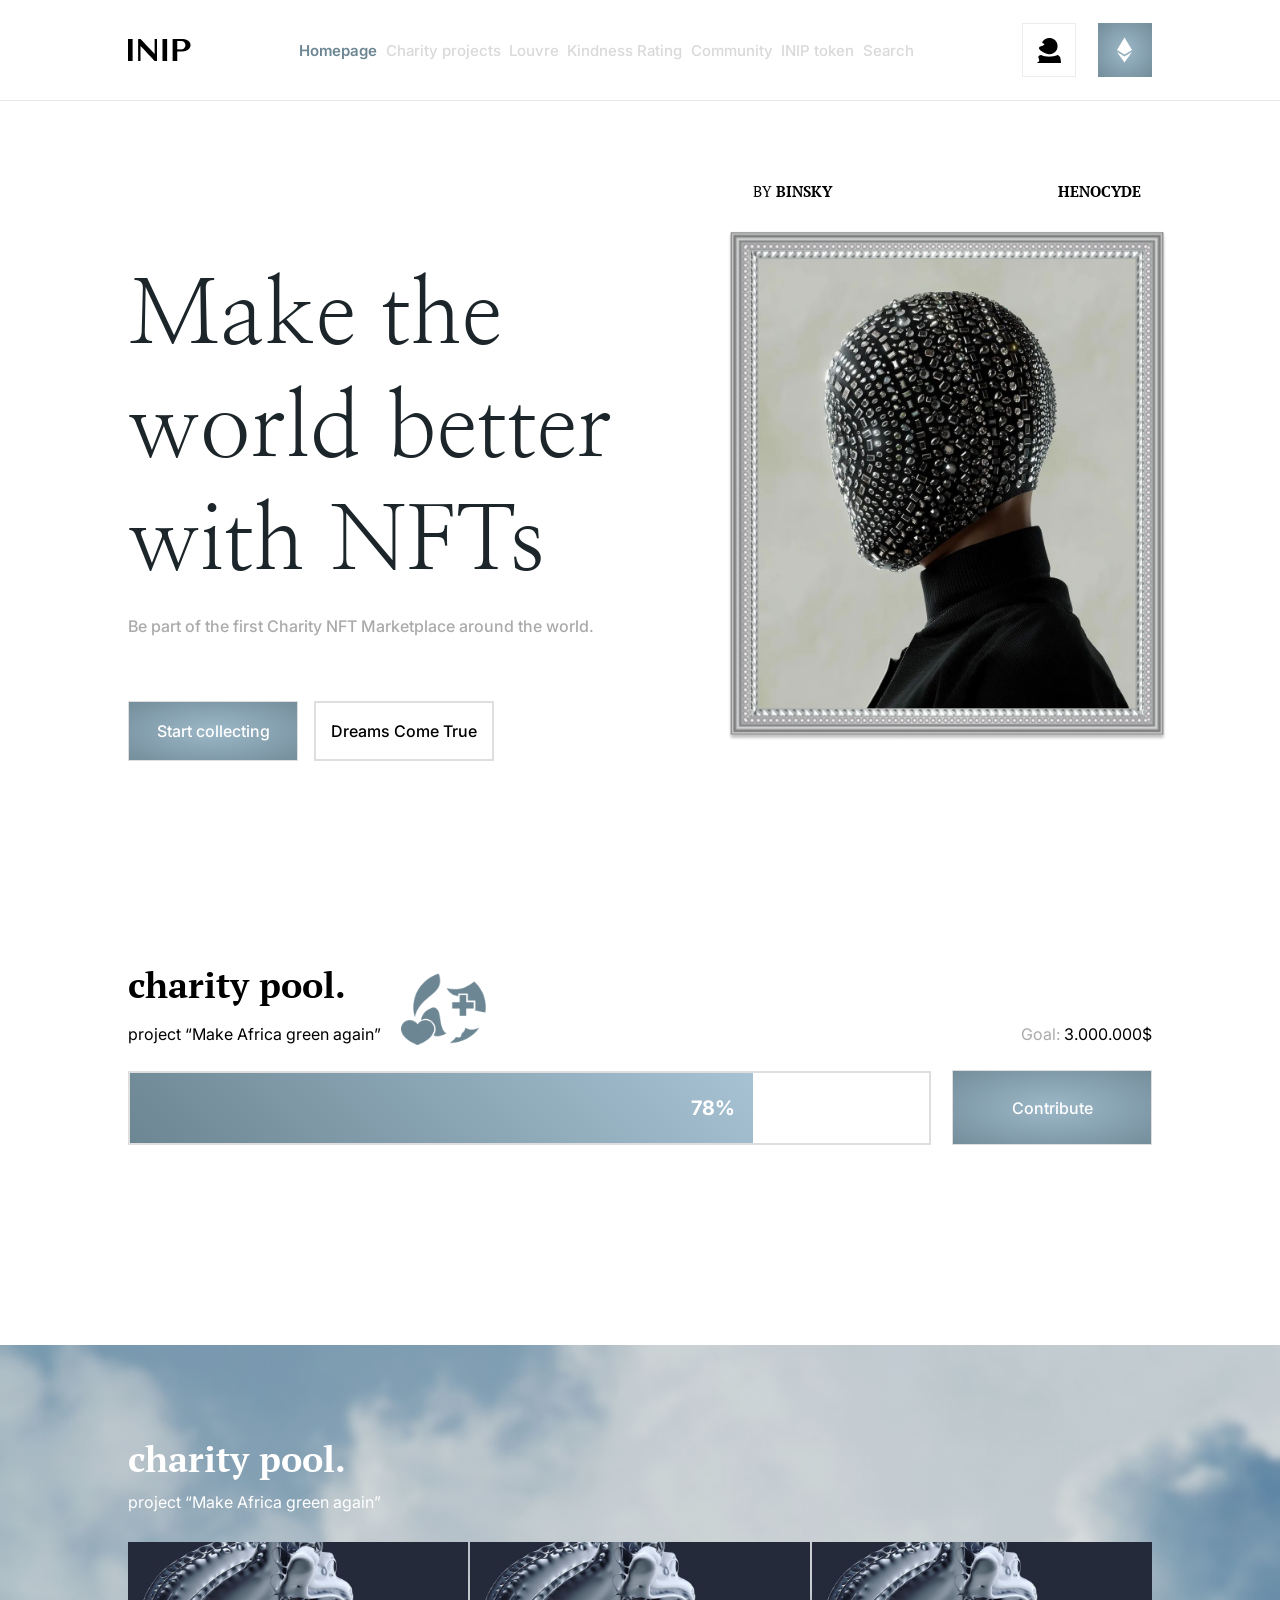
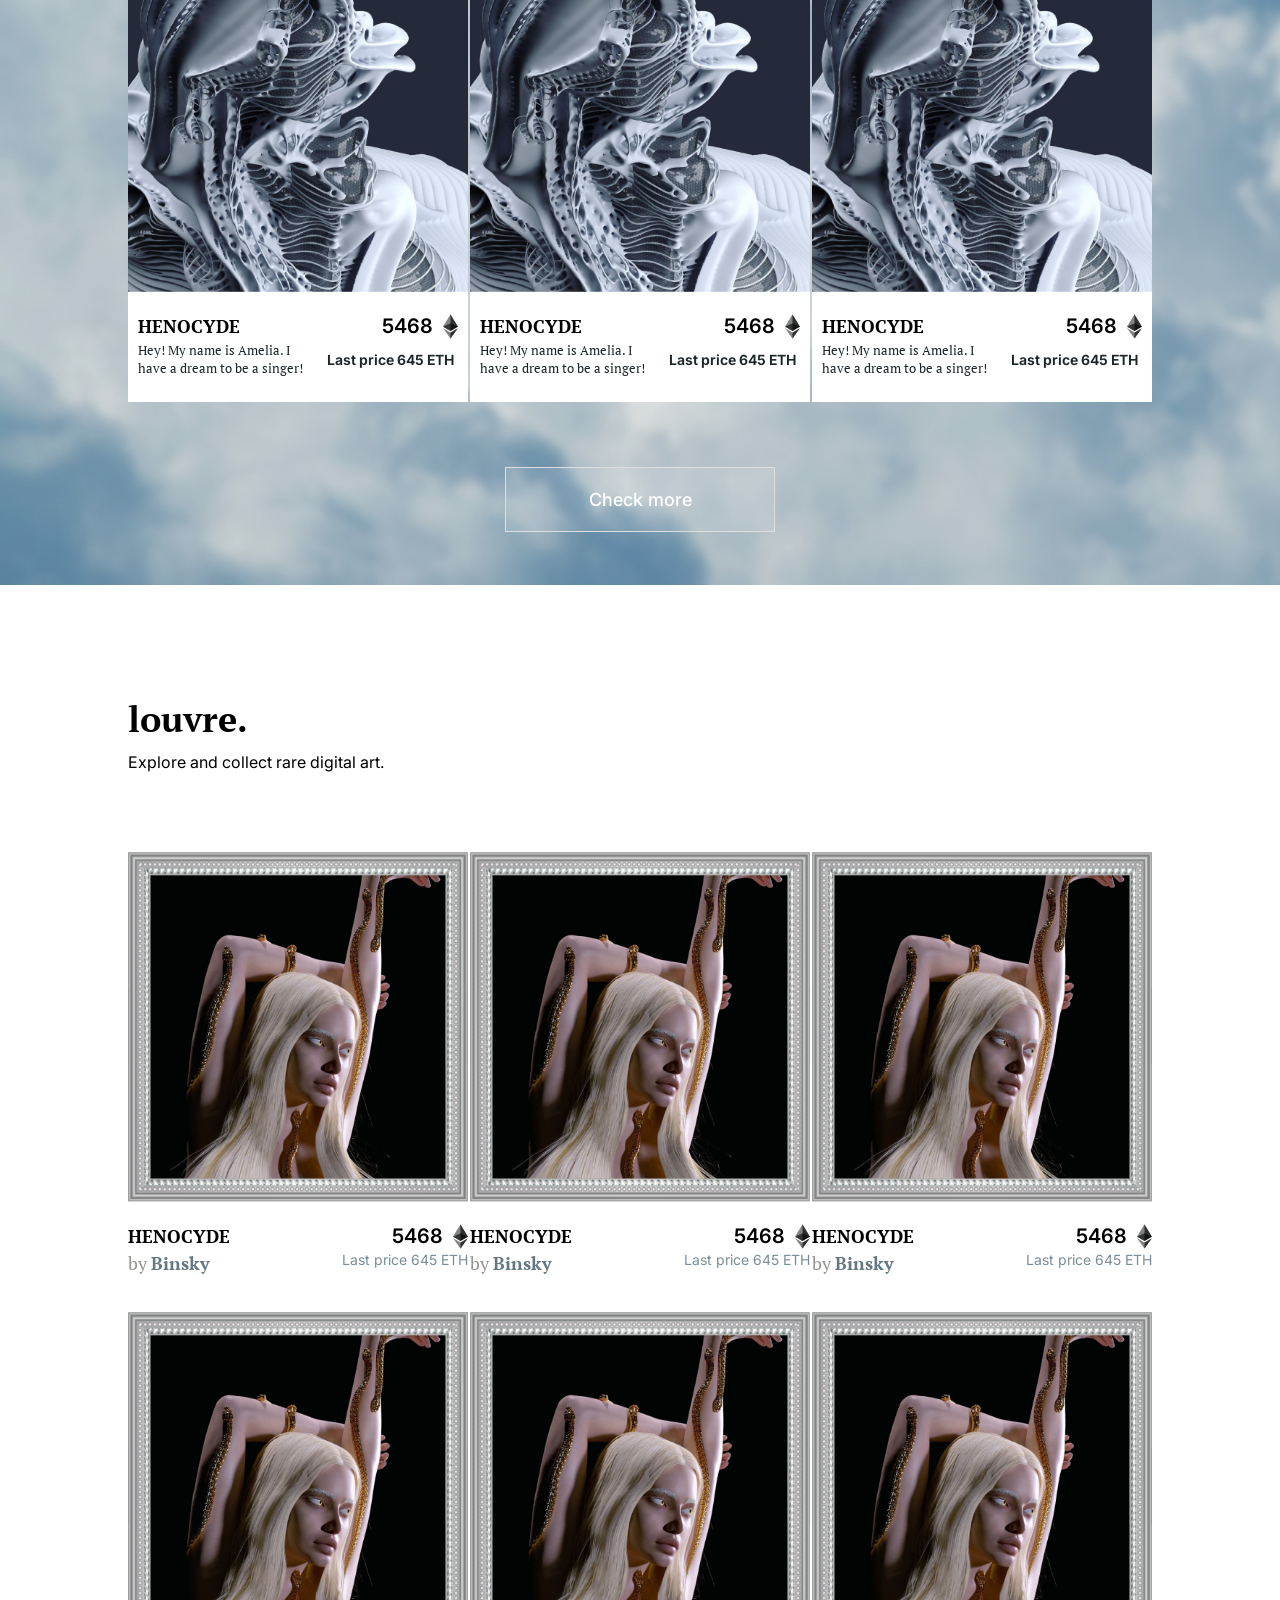
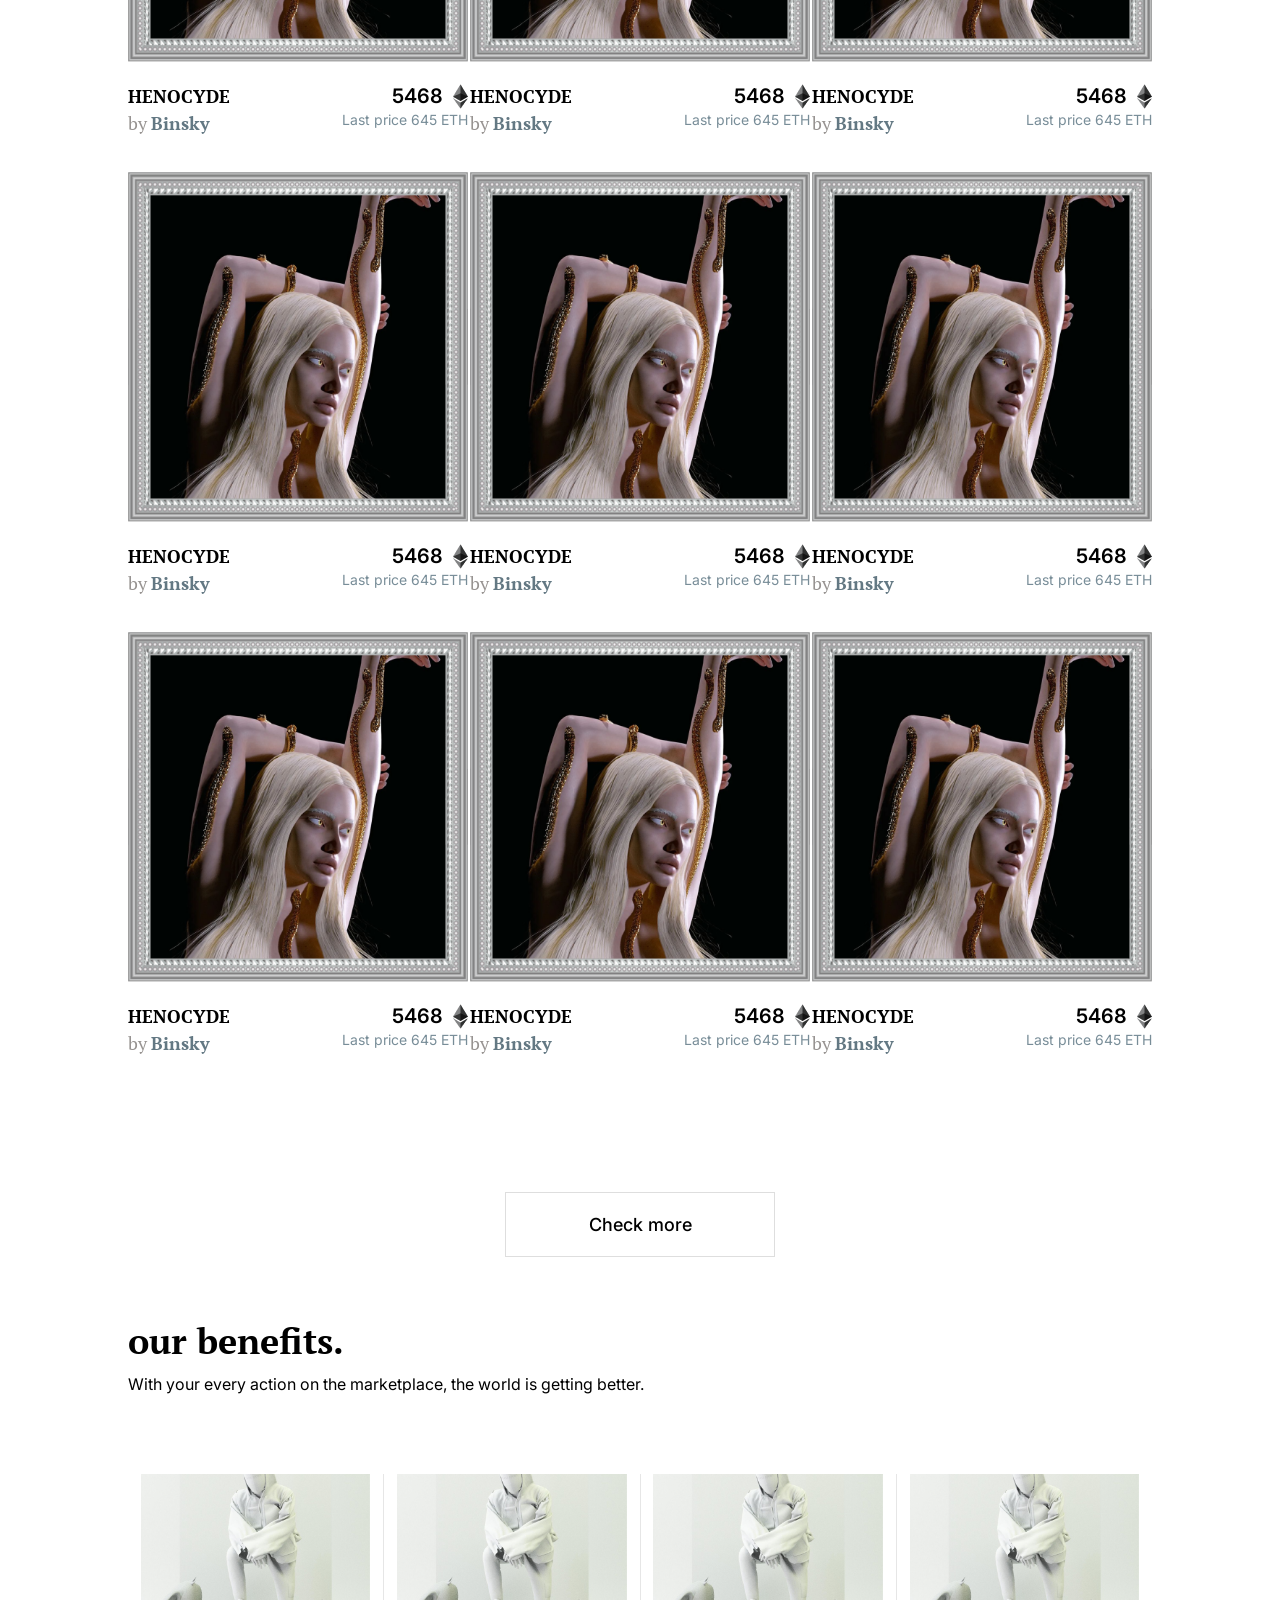
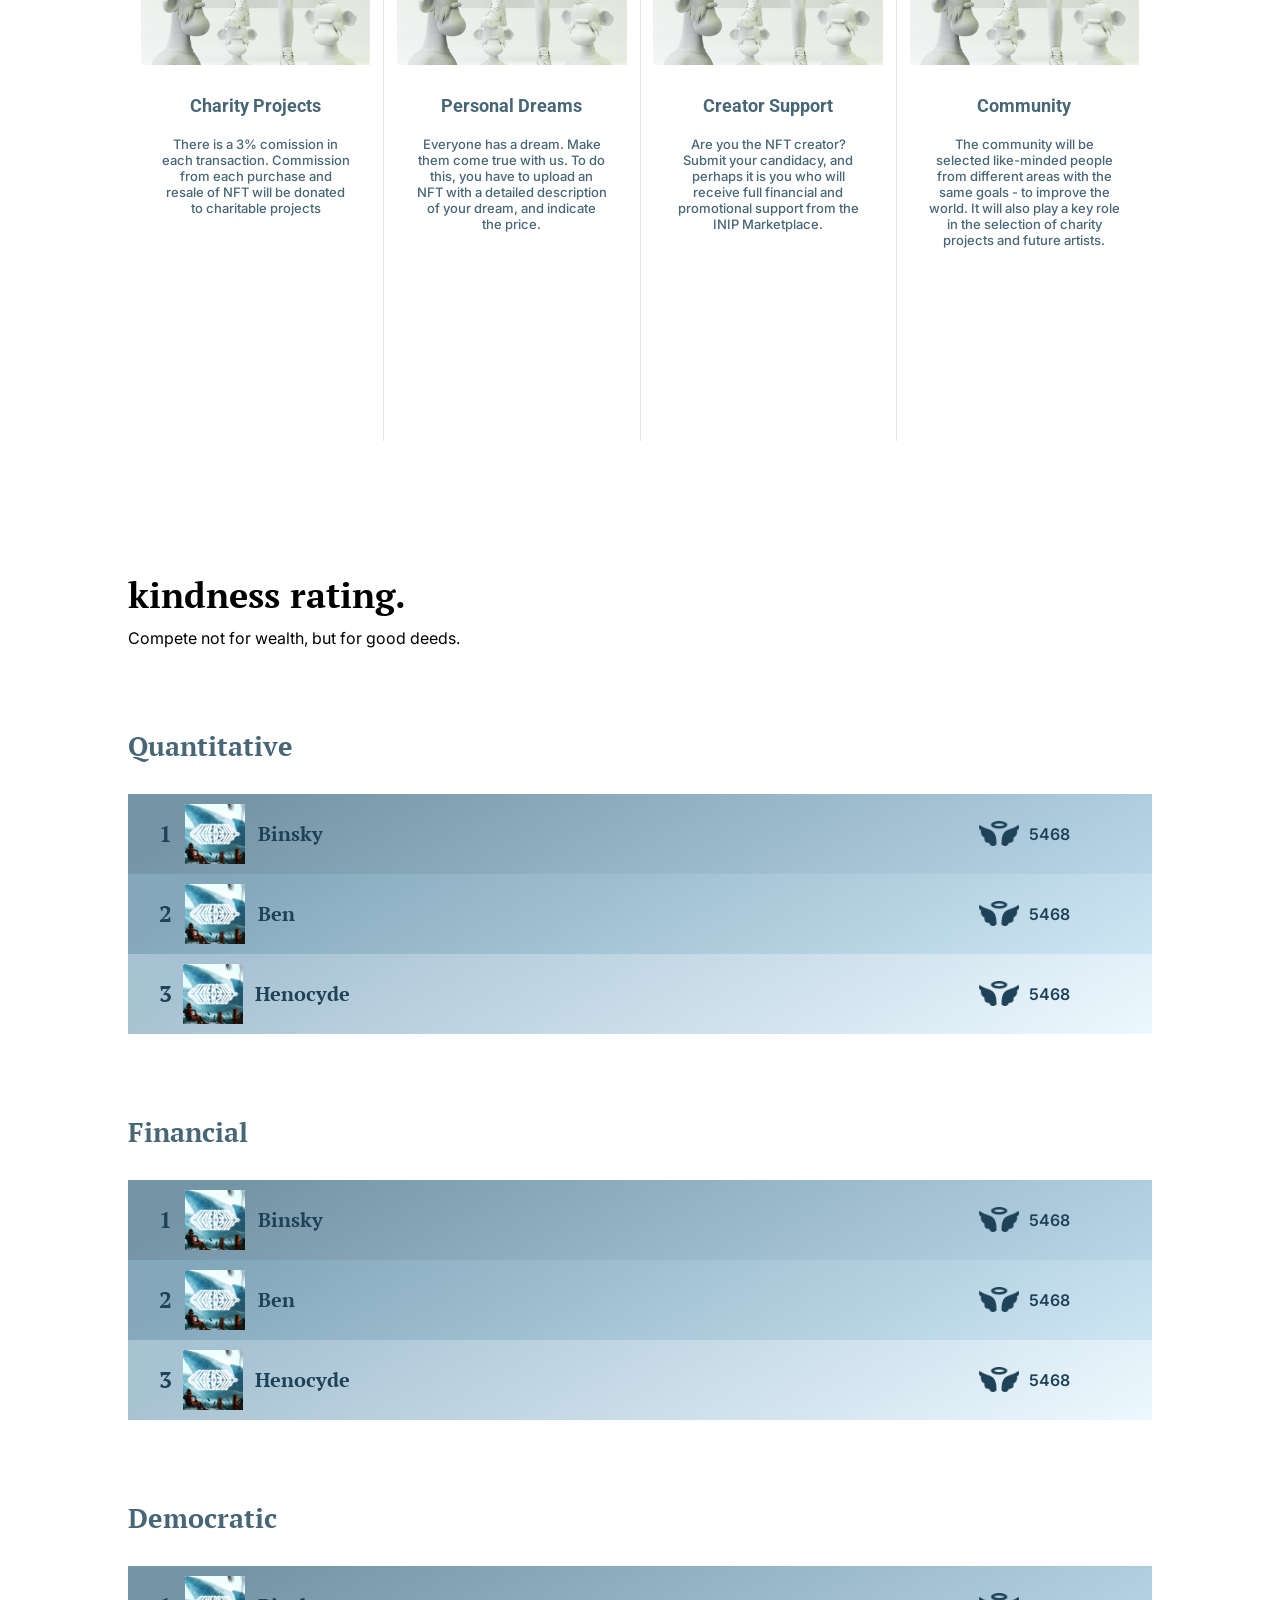
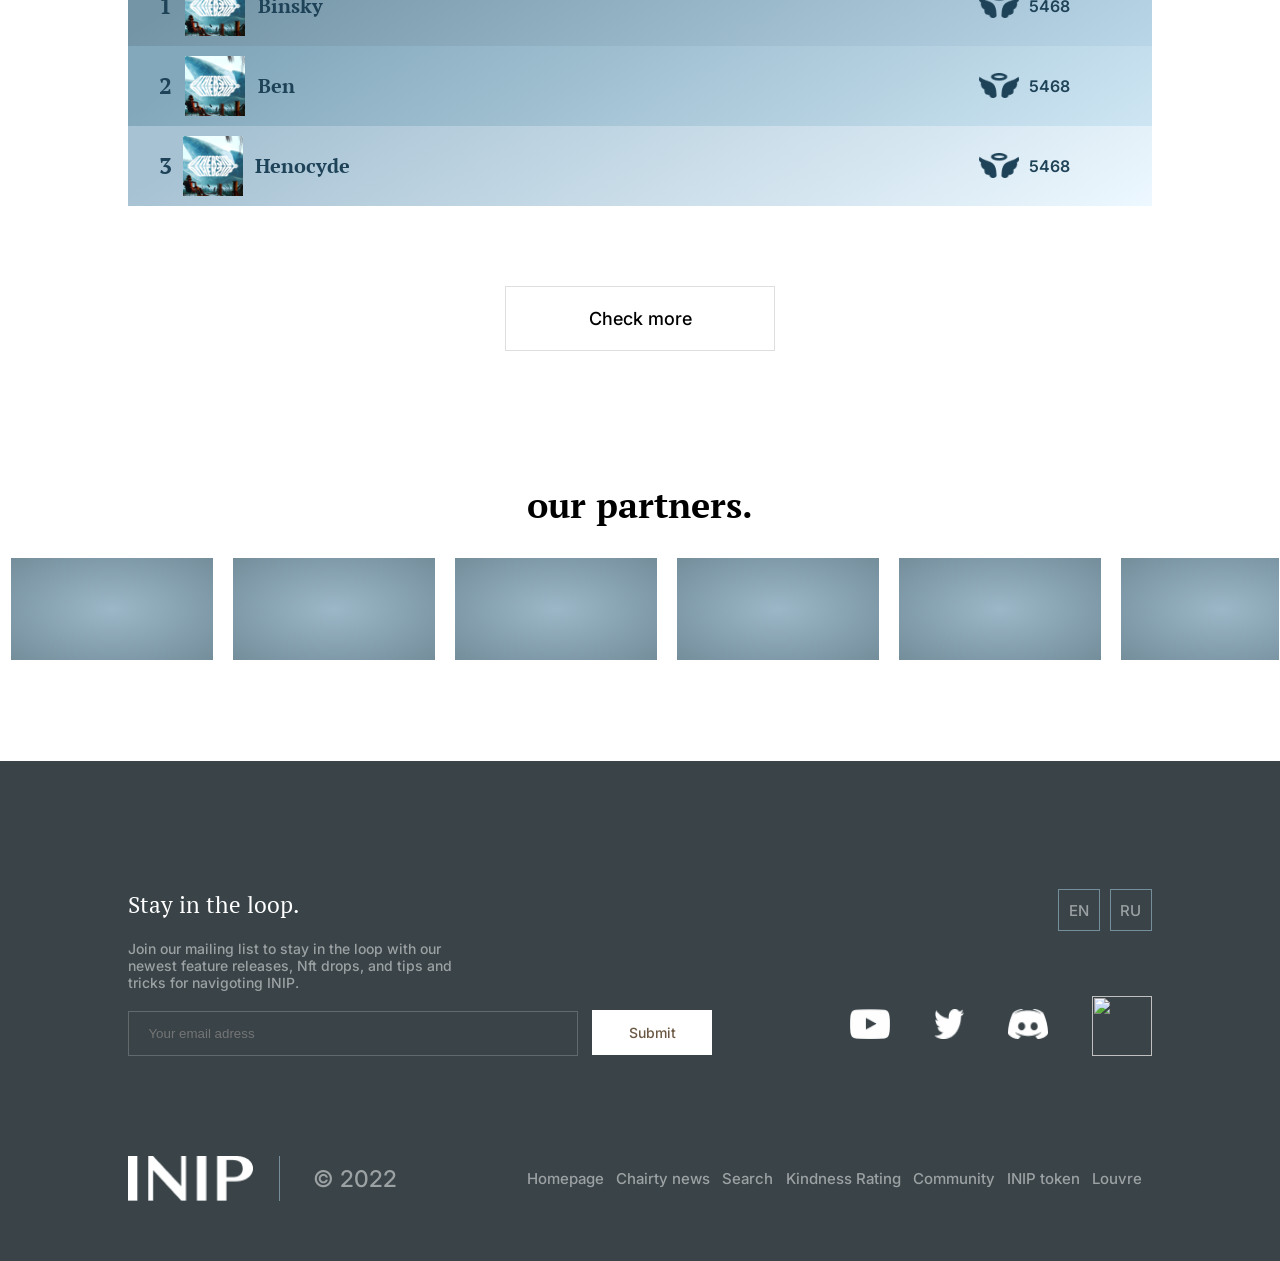
==== commit 05b4bb25: "page 2" ====
--- a/page1.html
+++ b/page1.html
@@ -17,21 +17,23 @@
         <img class="logo" src="./img/Group 124.png" alt="">
 
         <div style="width: 60%;" class="flex jc-sb">
-            <a style="text-decoration: none;" href="./page2.html">
-                <div style="color: #6c8693;" class="header-text"> Homepage</div>
-            </a>
+            <div style="color: #6c8693;" class="header-text"> Homepage</div>
             <div class="header-text cf"> Charity projects</div>
             <div class="header-text cf"> Louvre</div>
-            <div class="header-text cf"> Kindness Rating</div>
+            <a href="./page3.html">
+                <div class="header-text cf"> Kindness Rating</div>
+            </a>
             <div class="header-text cf"> Community</div>
             <div class="header-text cf"> INIP token</div>
             <div class="header-text cf"> Search</div>
         </div>
 
         <div style="width: 130px;" class="flex jc-sb">
-            <div class="block-img1 flex ai-c jc-c">
-                <img src="./img/Ellipse 5.png" alt="">
-            </div>
+            <a style="text-decoration: none;" href="./page2.html">
+                <div class="block-img1 flex ai-c jc-c">
+                    <img src="./img/Ellipse 5.png" alt="">
+                </div>
+            </a>
             <div class="block-img2 flex ai-c jc-c">
                 <img class="small-icon" src="./img/Vector 119.png" alt="">
             </div>
--- a/css/page1.css
+++ b/css/page1.css
@@ -78,6 +78,14 @@
 .logo{
     width: 63px;
     height: 22px;
+}
+
+a{
+    
+}
+
+a{
+    text-decoration: none;
 }
 
 .header-text{
@@ -106,7 +114,7 @@
     width: 52px;
     height: 52px;
     border: 1px solid transparent;
-    background: radial-gradient(rgba(157, 184, 200, 0.7), #748E9C);
+    background-image: radial-gradient(#9cb7c7,  #748E9C);
 }
 
 .bg-icon{
@@ -134,7 +142,7 @@
 .one-but{
     width: 170px;
     height: 60px;
-    background-image: radial-gradient(rgba(157, 184, 200, 0.7), #748E9C);
+    background-image: radial-gradient(#9cb7c7,  #748E9C);
     font-size: 16px;
     font-weight: 500;
     color: #ffffff;
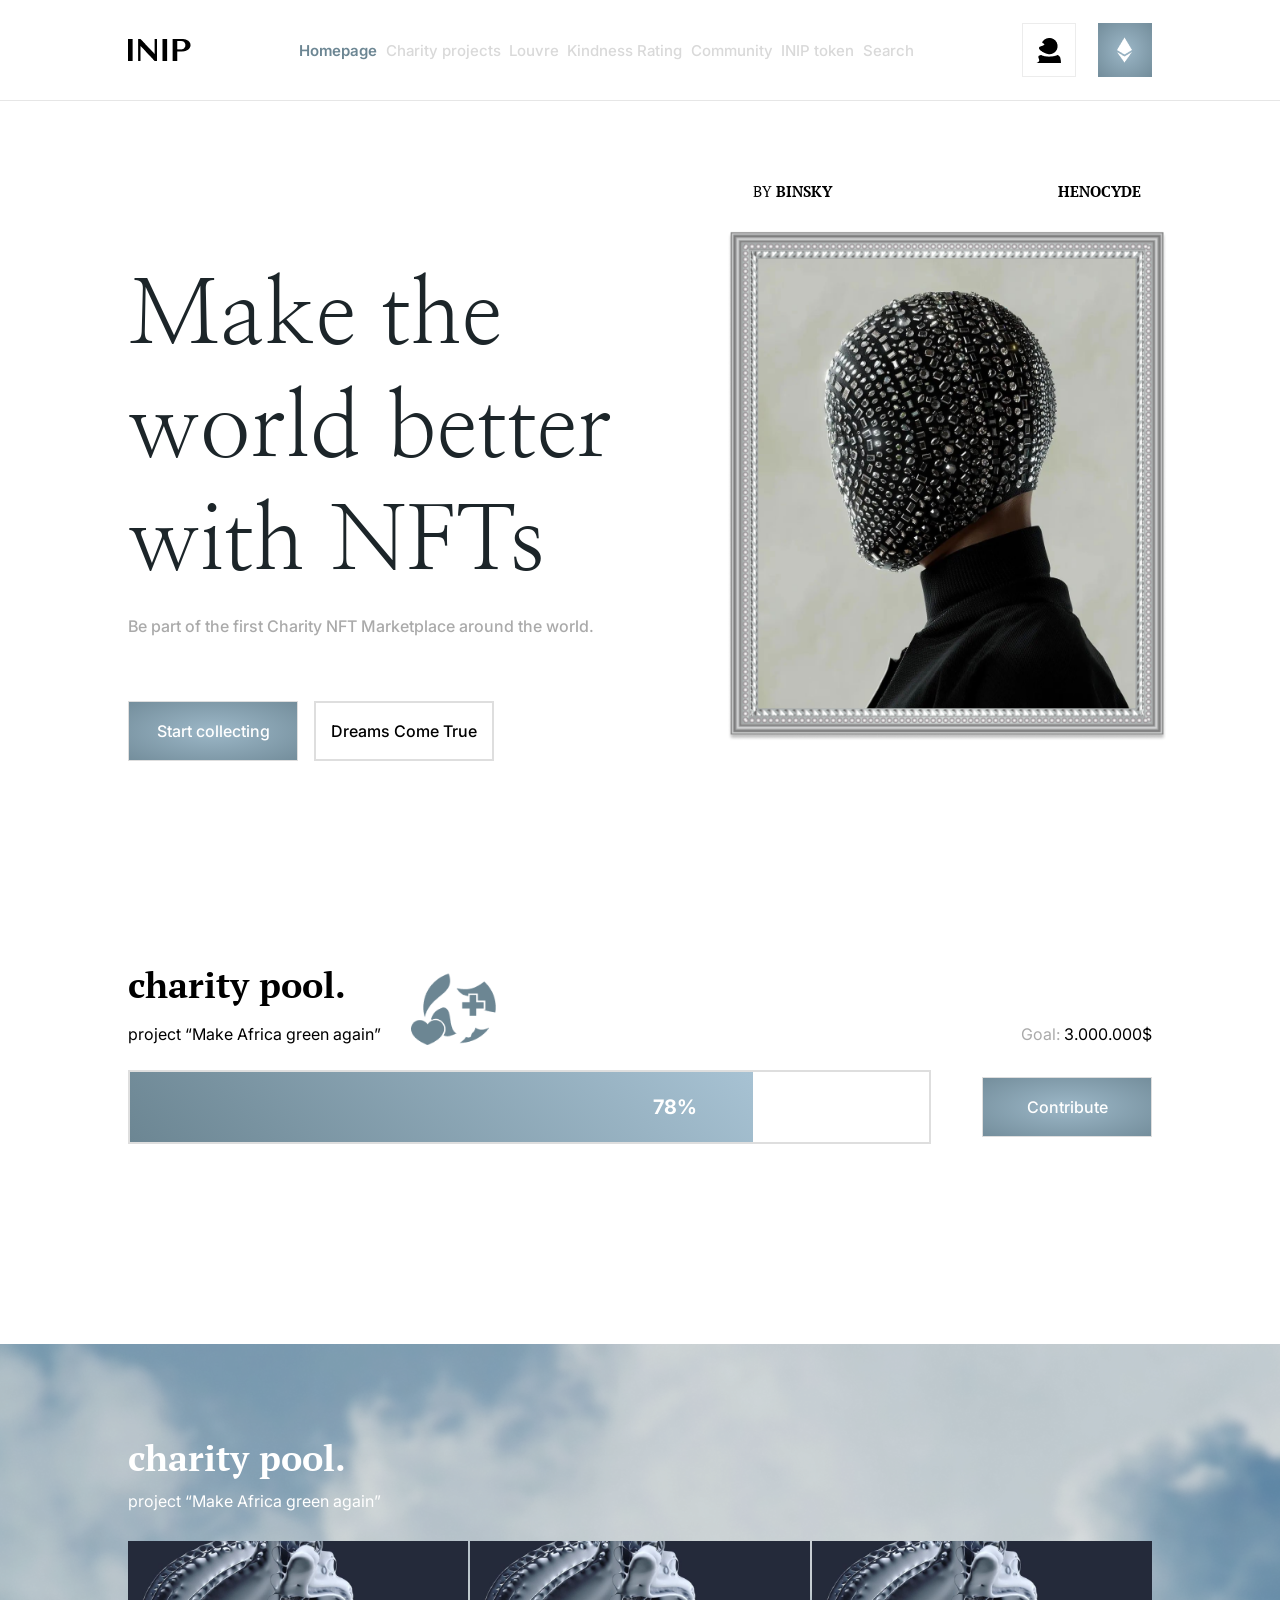
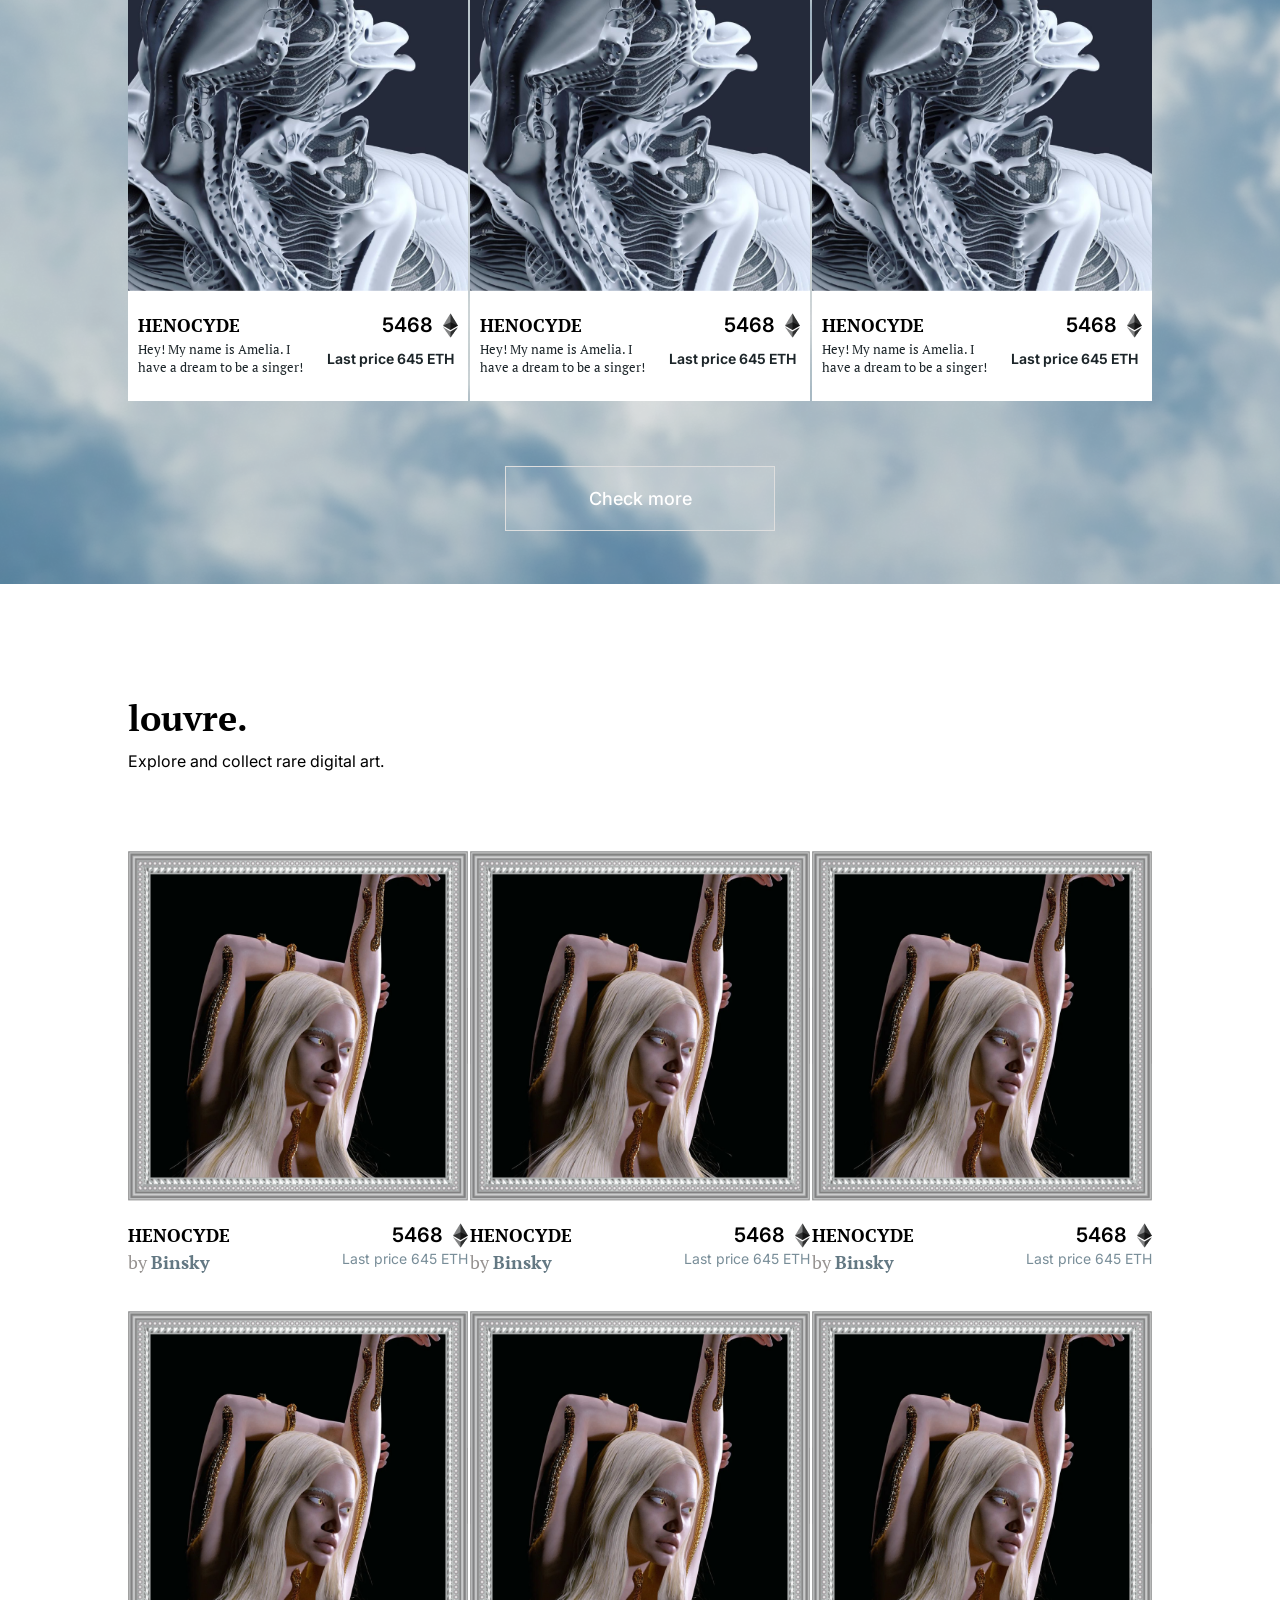
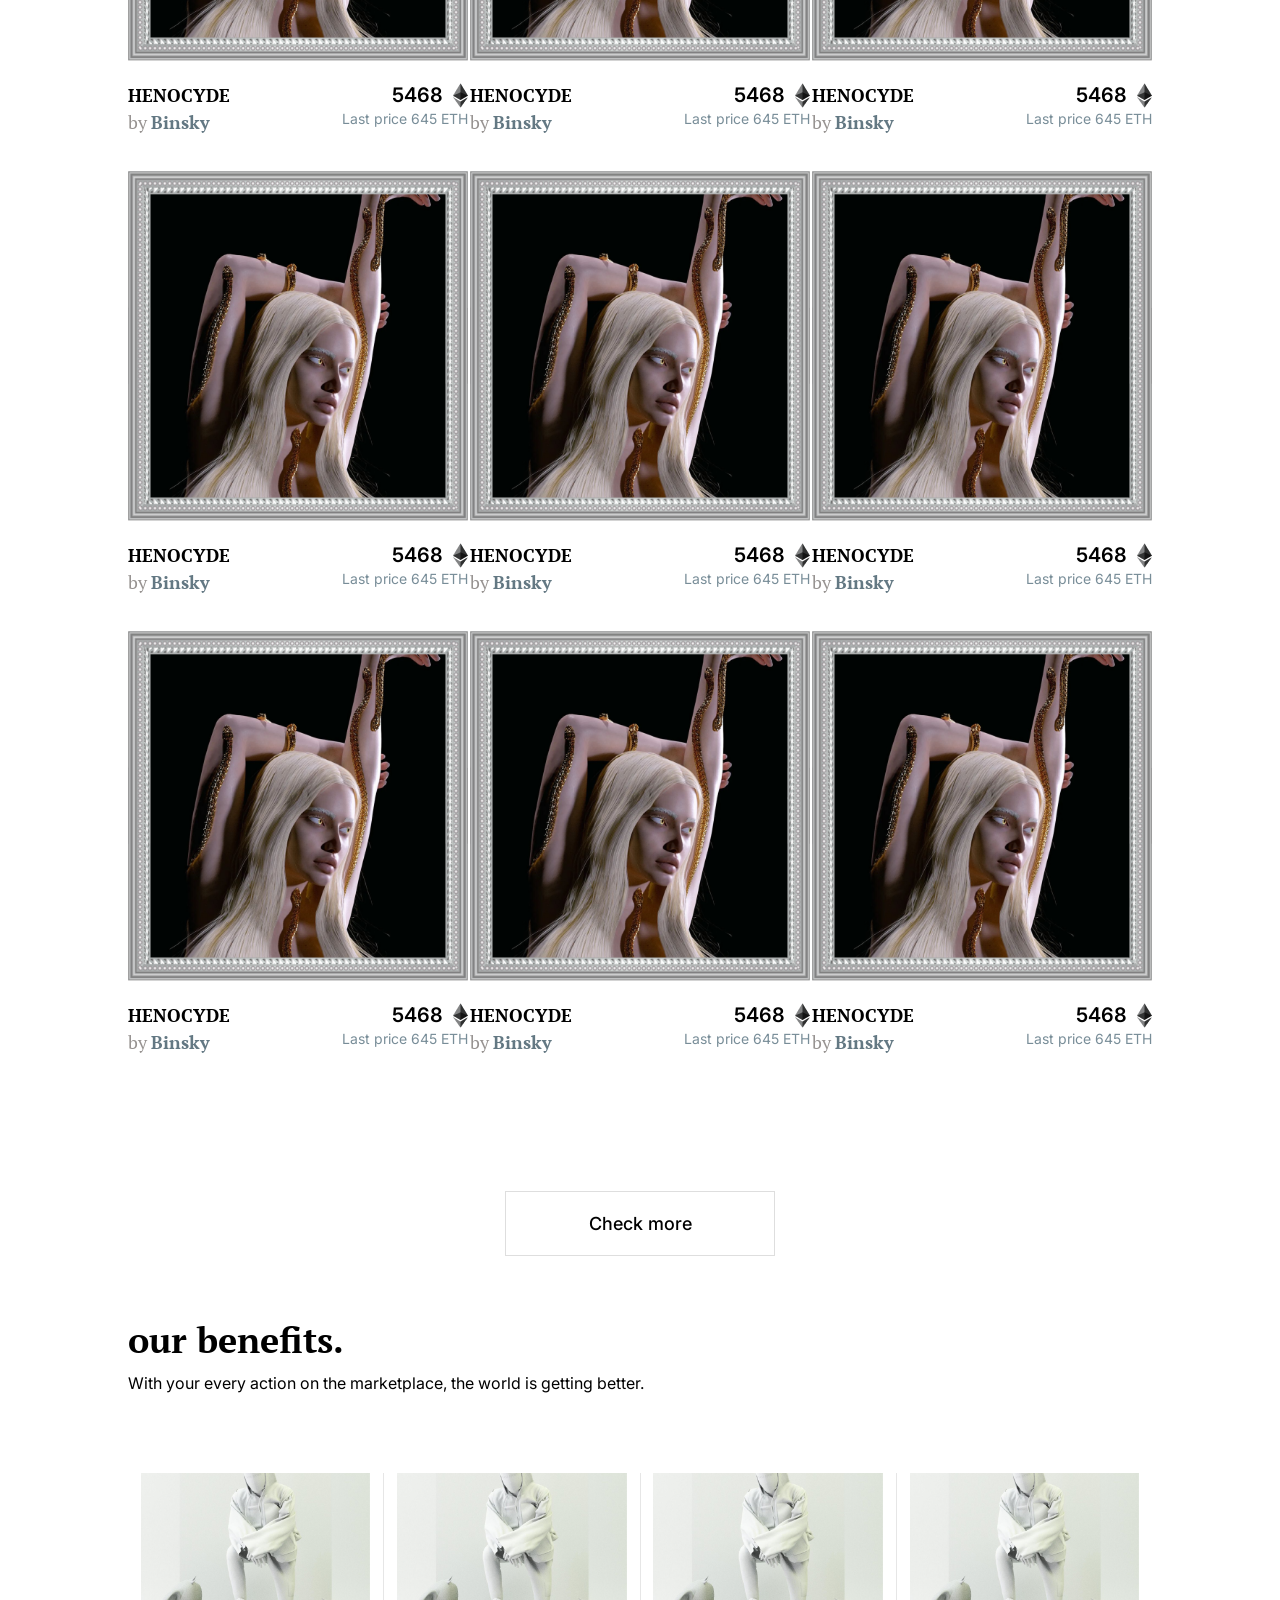
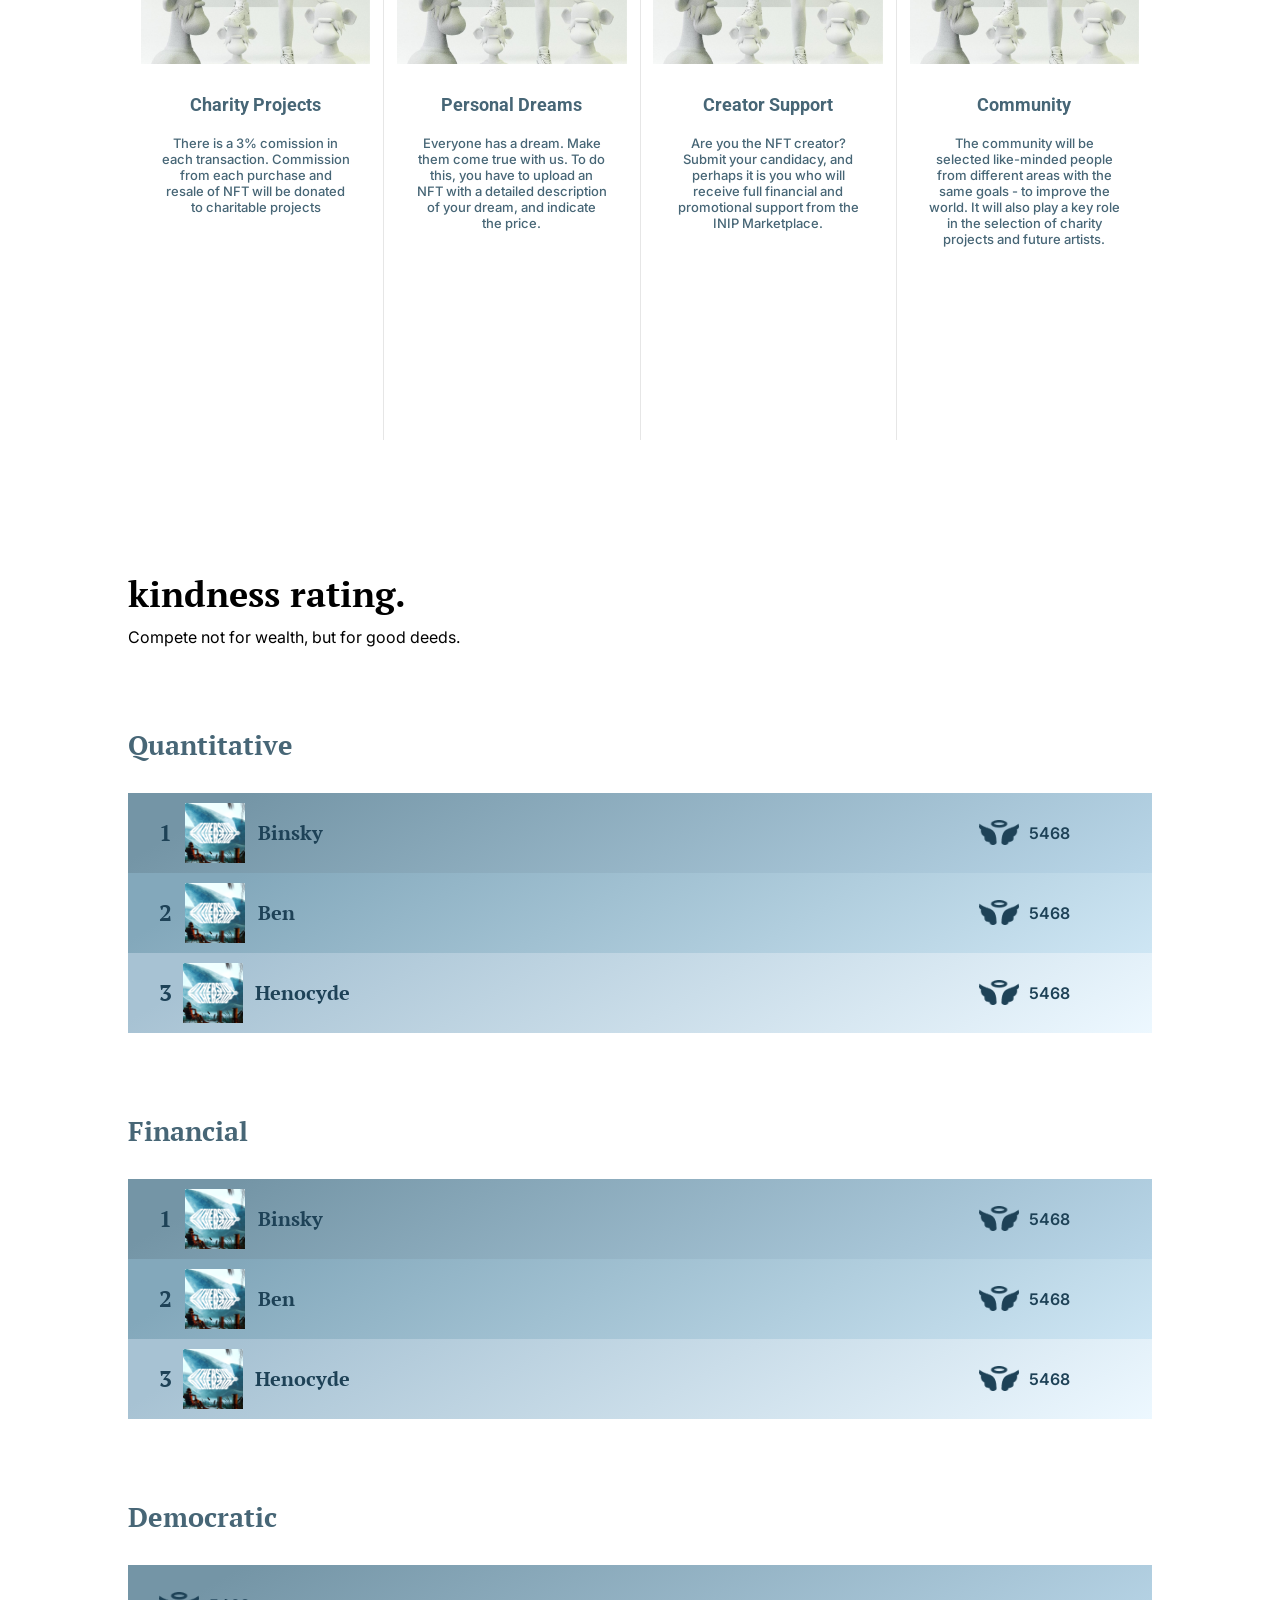
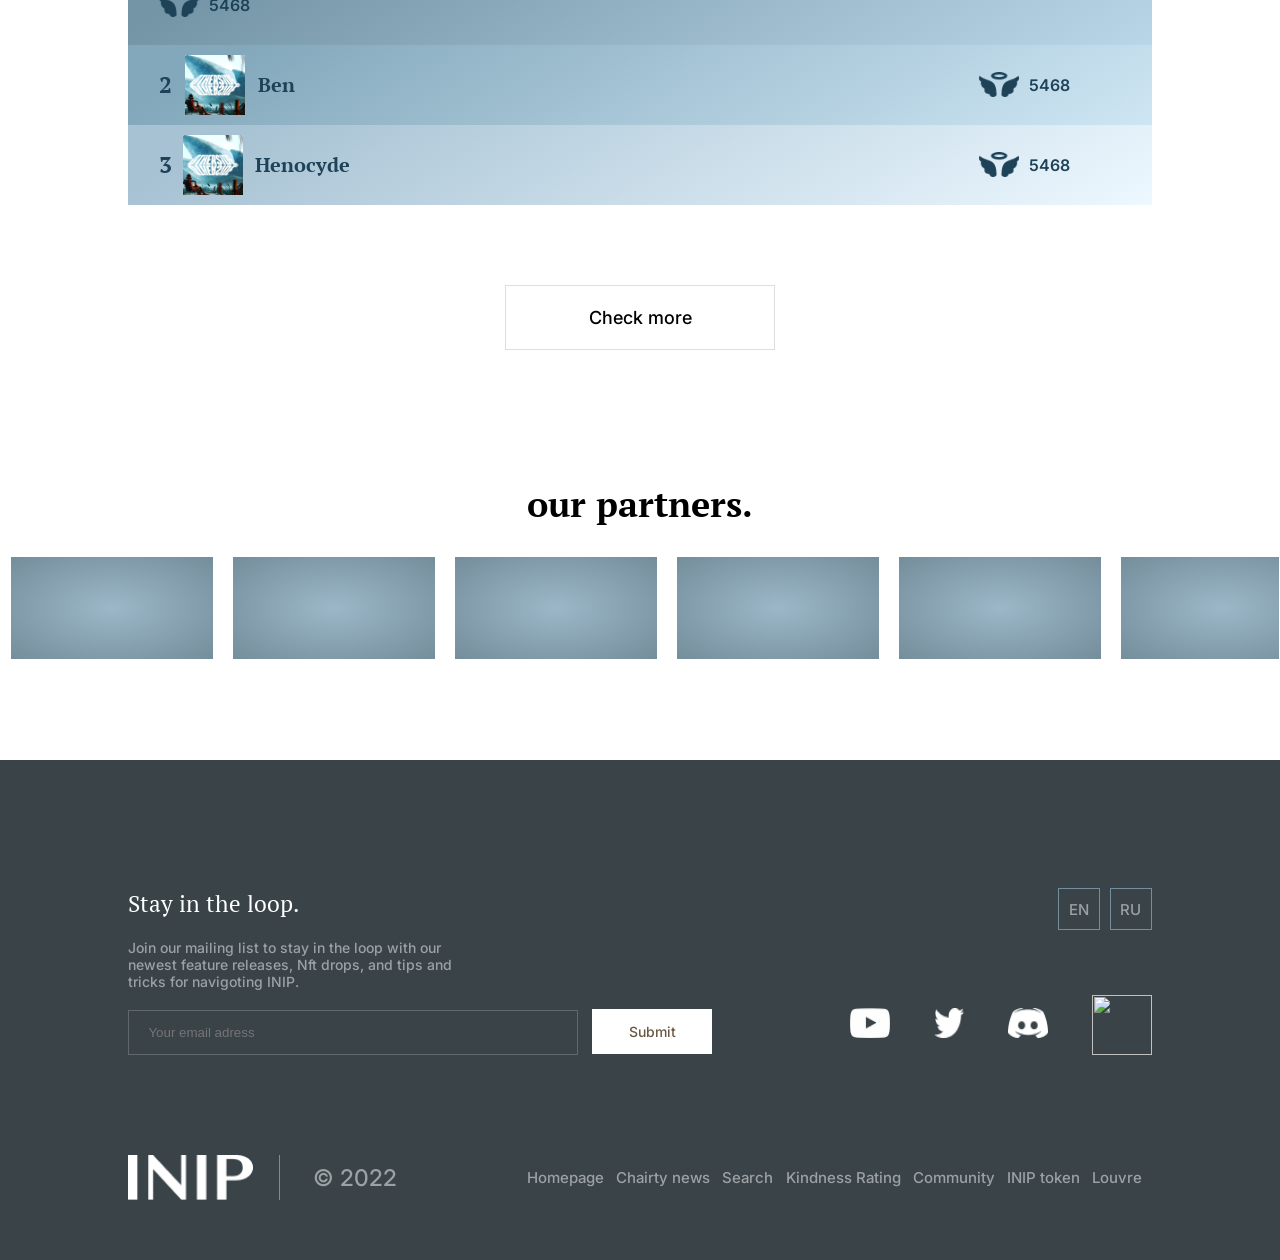
==== commit 49f3c347: "page 3" ====
--- a/page1.html
+++ b/page1.html
@@ -16,7 +16,7 @@
 
         <img class="logo" src="./img/Group 124.png" alt="">
 
-        <div style="width: 60%;" class="flex jc-sb">
+        <div style="width: 60%;" class="flex jc-sb menu-header">
             <div style="color: #6c8693;" class="header-text"> Homepage</div>
             <div class="header-text cf"> Charity projects</div>
             <div class="header-text cf"> Louvre</div>
@@ -28,7 +28,7 @@
             <div class="header-text cf"> Search</div>
         </div>
 
-        <div style="width: 130px;" class="flex jc-sb">
+        <div style="width: 130px;" class="flex jc-sb account-header">
             <a style="text-decoration: none;" href="./page2.html">
                 <div class="block-img1 flex ai-c jc-c">
                     <img src="./img/Ellipse 5.png" alt="">
@@ -45,7 +45,7 @@
 
         <div class="flex side-padding jc-sb">
 
-            <div style="width: 55%;" class="left flex fd-c mt-100">
+            <div class="left flex fd-c mt-100">
 
                 <h1>Make the
                     world better
@@ -56,7 +56,7 @@
                     Be part of the first Charity NFT Marketplace around the world.
                 </div>
 
-                <div style="width: 65%;" class="flex mt-65 jc-sb">
+                <div class="flex mt-65 jc-sb buttons">
                     <button class="one-but">Start collecting</button>
                     <button class="two-but">Dreams Come True</button>
                 </div>
@@ -65,7 +65,7 @@
 
             <div style="width: 40%;" class="right mt-80 flex fd-c ai-c">
 
-                <div style="width: 150%;" class="flex jc-sa">
+                <div style="width: 150%;" class="flex jc-sa by-binsky">
 
                     <span class="text-main"> 
                         <span style="font-weight: 100;"> BY </span>
@@ -84,7 +84,7 @@
         <div class="side-padding mt-200">
             <h2>charity pool.</h2>
             <div class="flex jc-sb ai-c mts-40">
-                <div style="width: 35%;" class="flex jc-sb ai-c">
+                <div class="flex jc-sb ai-c">
                     <div class="text-h2">project “Make Africa green again”</div>
                     <img class="img-h2" src="./img/Group 209.png" alt="">
                 </div>
@@ -96,10 +96,10 @@
             <div class="flex jc-sb ai-c">
                 <div class="con-block">
                     <div class="loading flex ai-c">
-                        <span style="margin-left: 90%;">78%</span>  
-                    </div>
-                </div>
-                <button style="width: 200px; height: 75px;" class="one-but">Contribute</button>
+                        <span style="margin-left: 84%;">78%</span>  
+                    </div>
+                </div>
+                <button class="one-but one">Contribute</button>
             </div>
         </div>
 
@@ -110,7 +110,7 @@
                     <h2 style="color: #ffffff;" class="">charity pool.</h2>
                     <div style="color: #ffffff;" class="text-h2 mts-20">project “Make Africa green again”</div>
                 </div>
-                <div class="flex jc-sb">
+                <div class="flex jc-sb card-one">
                     <div style="background-color: #ffffff;" class="card-fon mt-30">
                         <img class="img-two" src="./img/Group 9.png" alt="">
                         <div style="padding: 0 3%;">
@@ -508,11 +508,6 @@
                 Democratic
             </div>
             <div style="background: linear-gradient(150deg, #7495A6 10%, #B9D6E8);" class="flex jc-sb mt-30 line-block">
-                <div style="width: 18%;" class="flex jc-sb ai-c">
-                    <div class="line-text">1</div>
-                    <img class="account" src="./img/Rectangle 308.png" alt="">
-                    <div style="font-size: 20px; color:#1e4257;" class="Binsky" >Binsky</div>
-                </div>
                 <div style="width: 10%;" class="flex jc-sb ai-c">
                     <img class="fly" src="./img/Group 262.png" alt="">
                     <div style="font-weight: 600; color:#1e4257;" class="text-h2">5468</div>
@@ -614,6 +609,8 @@
 
         </div>
     </main>
+
+    
     
 </body>
 </html>
--- a/css/page1.css
+++ b/css/page1.css
@@ -78,10 +78,6 @@
 .logo{
     width: 63px;
     height: 22px;
-}
-
-a{
-    
 }
 
 a{
@@ -125,6 +121,14 @@
     position: relative;
 }
 
+.left{
+    width: 55%;
+}
+
+.buttons{
+    width: 65%;
+}
+
 h1{
     font-size: 90px;
     font-weight: 400;
@@ -139,6 +143,11 @@
     font-family: 'Inter', sans-serif;
 }
 
+.one{
+    width: 200px; 
+    height: 75px;
+}
+
 .one-but{
     width: 170px;
     height: 60px;
@@ -186,6 +195,7 @@
     height: 73px;
     position: relative;
     top: -25px;
+    left: 30px;
 }
 
 .con-block{
@@ -457,4 +467,149 @@
 
 .text-end:hover{
     color: #ffffff;
-}+}
+
+@media (max-width: 768px) {
+    header{
+        flex-flow: column-reverse;
+    }
+    .logo{
+        display: none;
+    }
+    .account-header{
+        flex-flow: row;
+    }
+
+    .menu-header{
+    
+    }
+
+    .side-padding{
+        padding-left: 5%;
+        padding-right: 5%;
+    }
+
+    .right{
+        display: none;
+    }
+
+    .left{
+        width: 100%;
+        text-align: center;
+    }
+
+    h1{
+        font-size: 60px;
+    }
+
+    .buttons{
+        width: 70%;
+        text-align: center;
+        padding: 0 20%;
+    }
+
+    .img-h2{
+        display: none;
+    }
+
+    h2{
+        font-size: 20px;
+        margin-bottom: 10px;
+    }
+
+    .mts-40{
+        margin-top: 0;
+    }
+
+    .mts-20{
+        margin-top: 0;
+    }
+
+    .mt-30{
+        margin-top: 10px;
+    }
+
+    .text-h2{
+        font-size: 12px;
+        margin-bottom: 10px;
+    }
+
+    .con-block{
+        height: 40px;
+    }
+
+    .loading{
+        width: 78%;
+        height: 40px;
+    }
+
+    .one{
+        width: 120px;
+        height: 45px;
+        margin-left: 10px;
+    }
+
+    .img-fon{
+        height: 1400px;
+        display: flex;
+        justify-content: center;
+    }
+
+    .card-one{
+        display: flex;
+        flex-direction: column;
+    }
+
+    .card-fon{
+        width: 250px;
+        height: 350px;
+    }
+
+    .img-two{
+        width: 250px;
+        height: 260px;
+    }
+
+    h3{
+        font-size: 14px;
+    }
+
+    .price{
+        font-size: 16px;
+    }
+
+    .cardfon-text{
+        font-size: 8px;
+    }
+
+    .last{
+        font-size: 9px;
+    }
+
+    button{
+        width: 150px;
+        height: 40px;
+        font-size: 14px;
+        margin-top: 30px;
+    }
+    
+    .container{
+        margin-top: 10px;
+    }
+
+    .line{
+        display: flex;
+        flex-direction: column;
+        align-items: center;
+    }
+
+    .card{
+        width: 250px;
+        height: 350px;
+    }
+
+    .ava{
+        width: 250px;
+        height: 260px;
+    }
+}
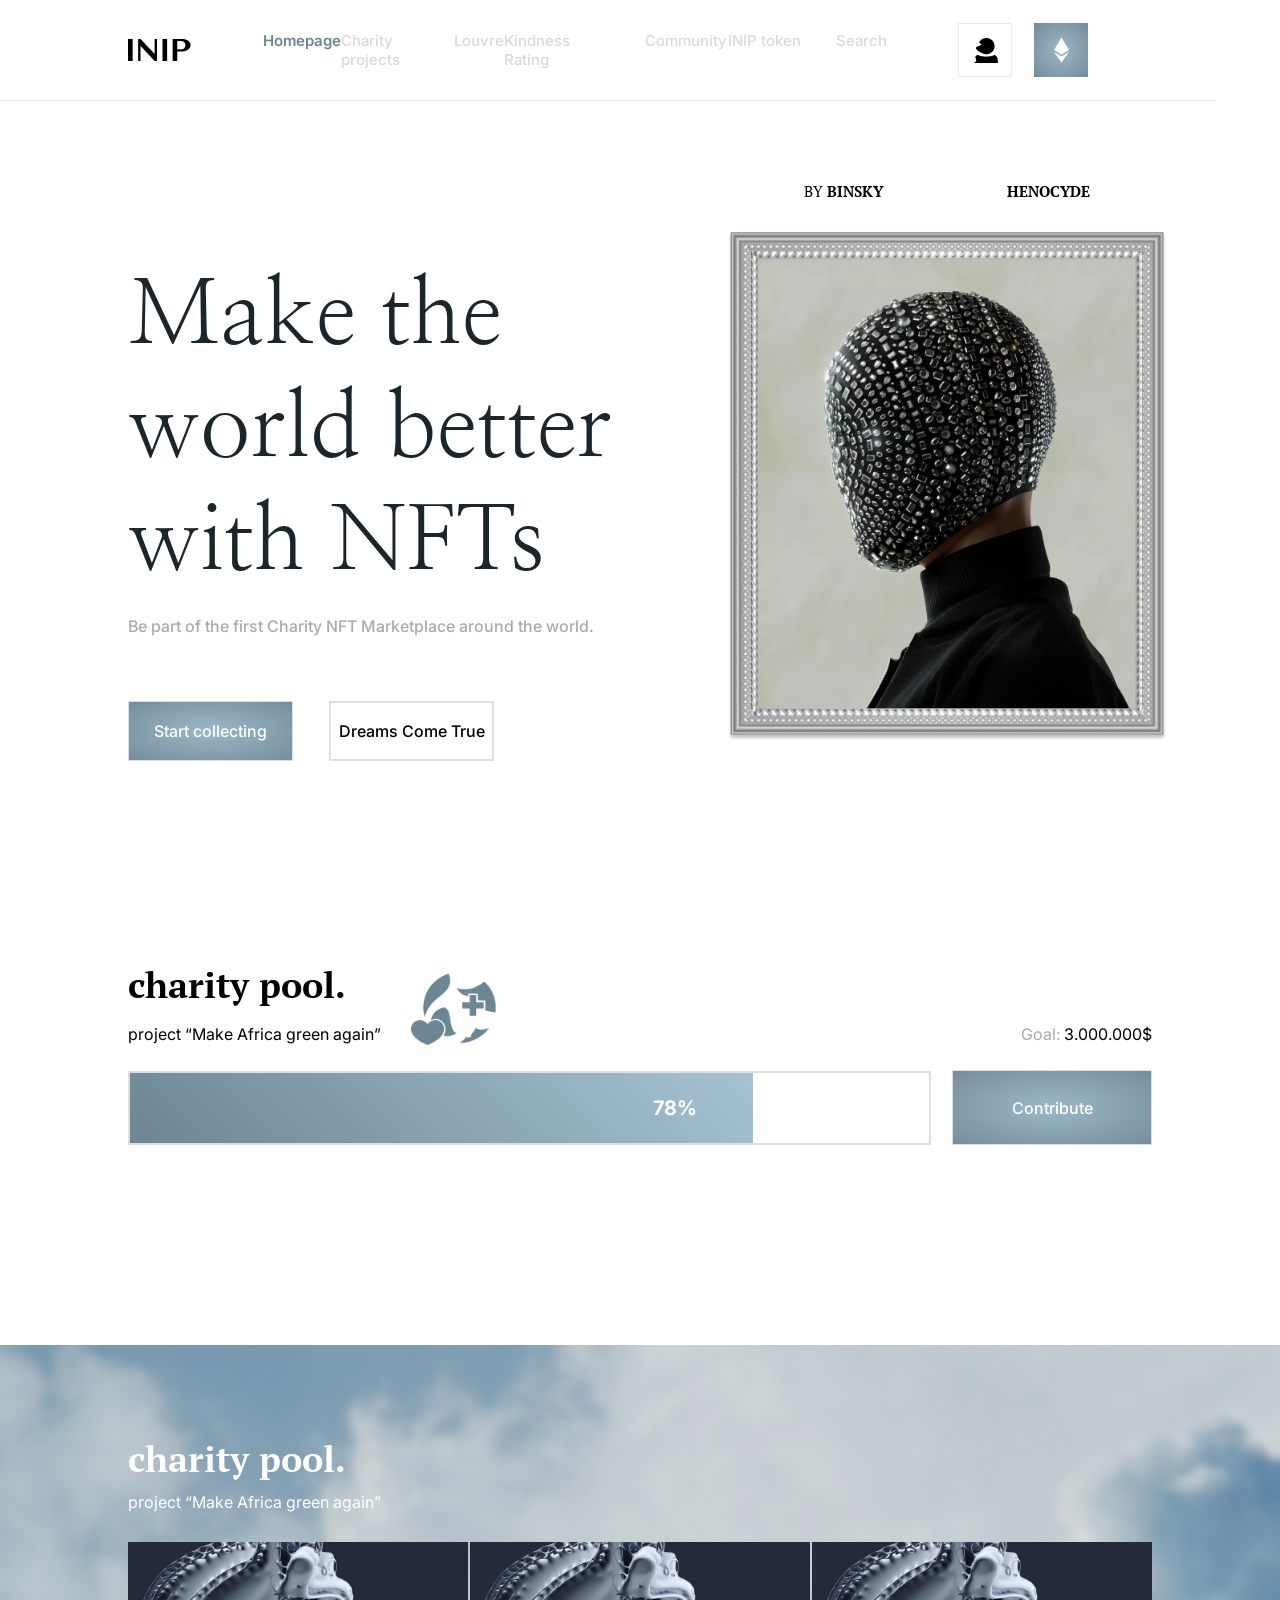
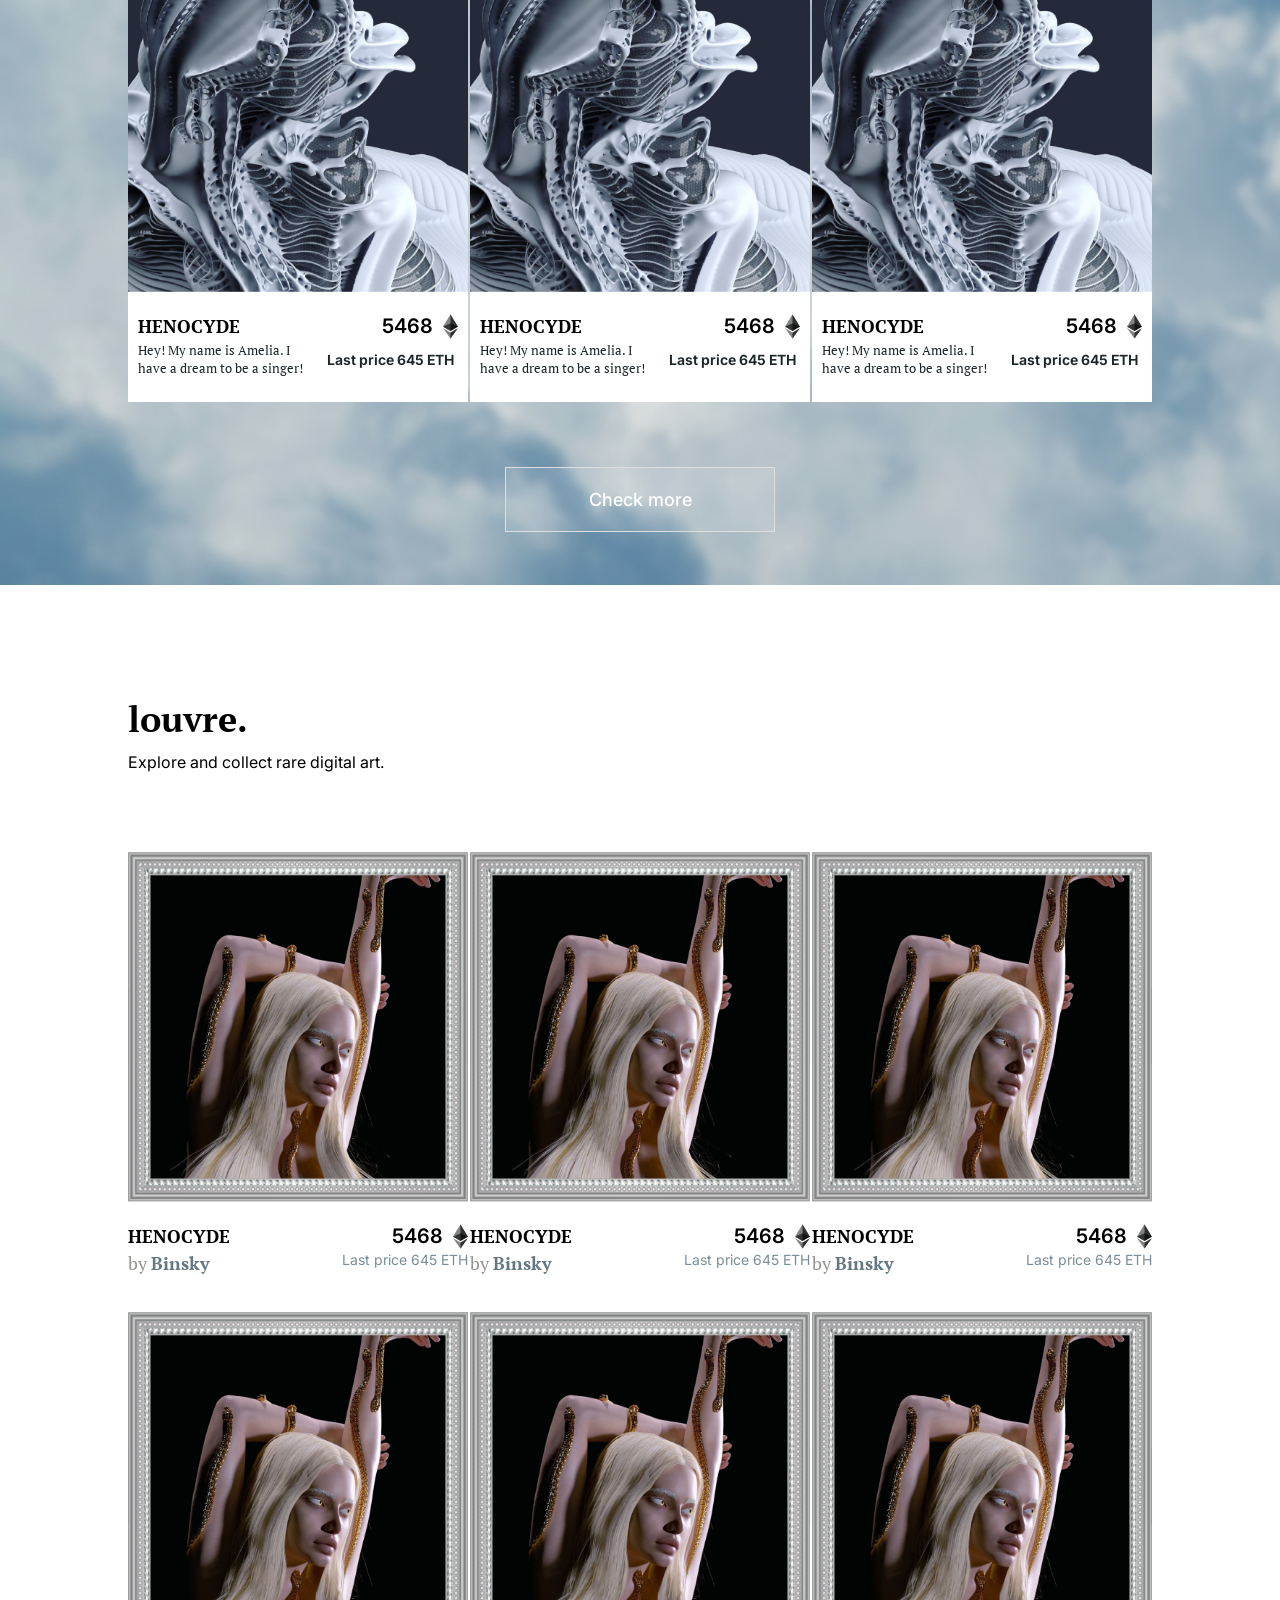
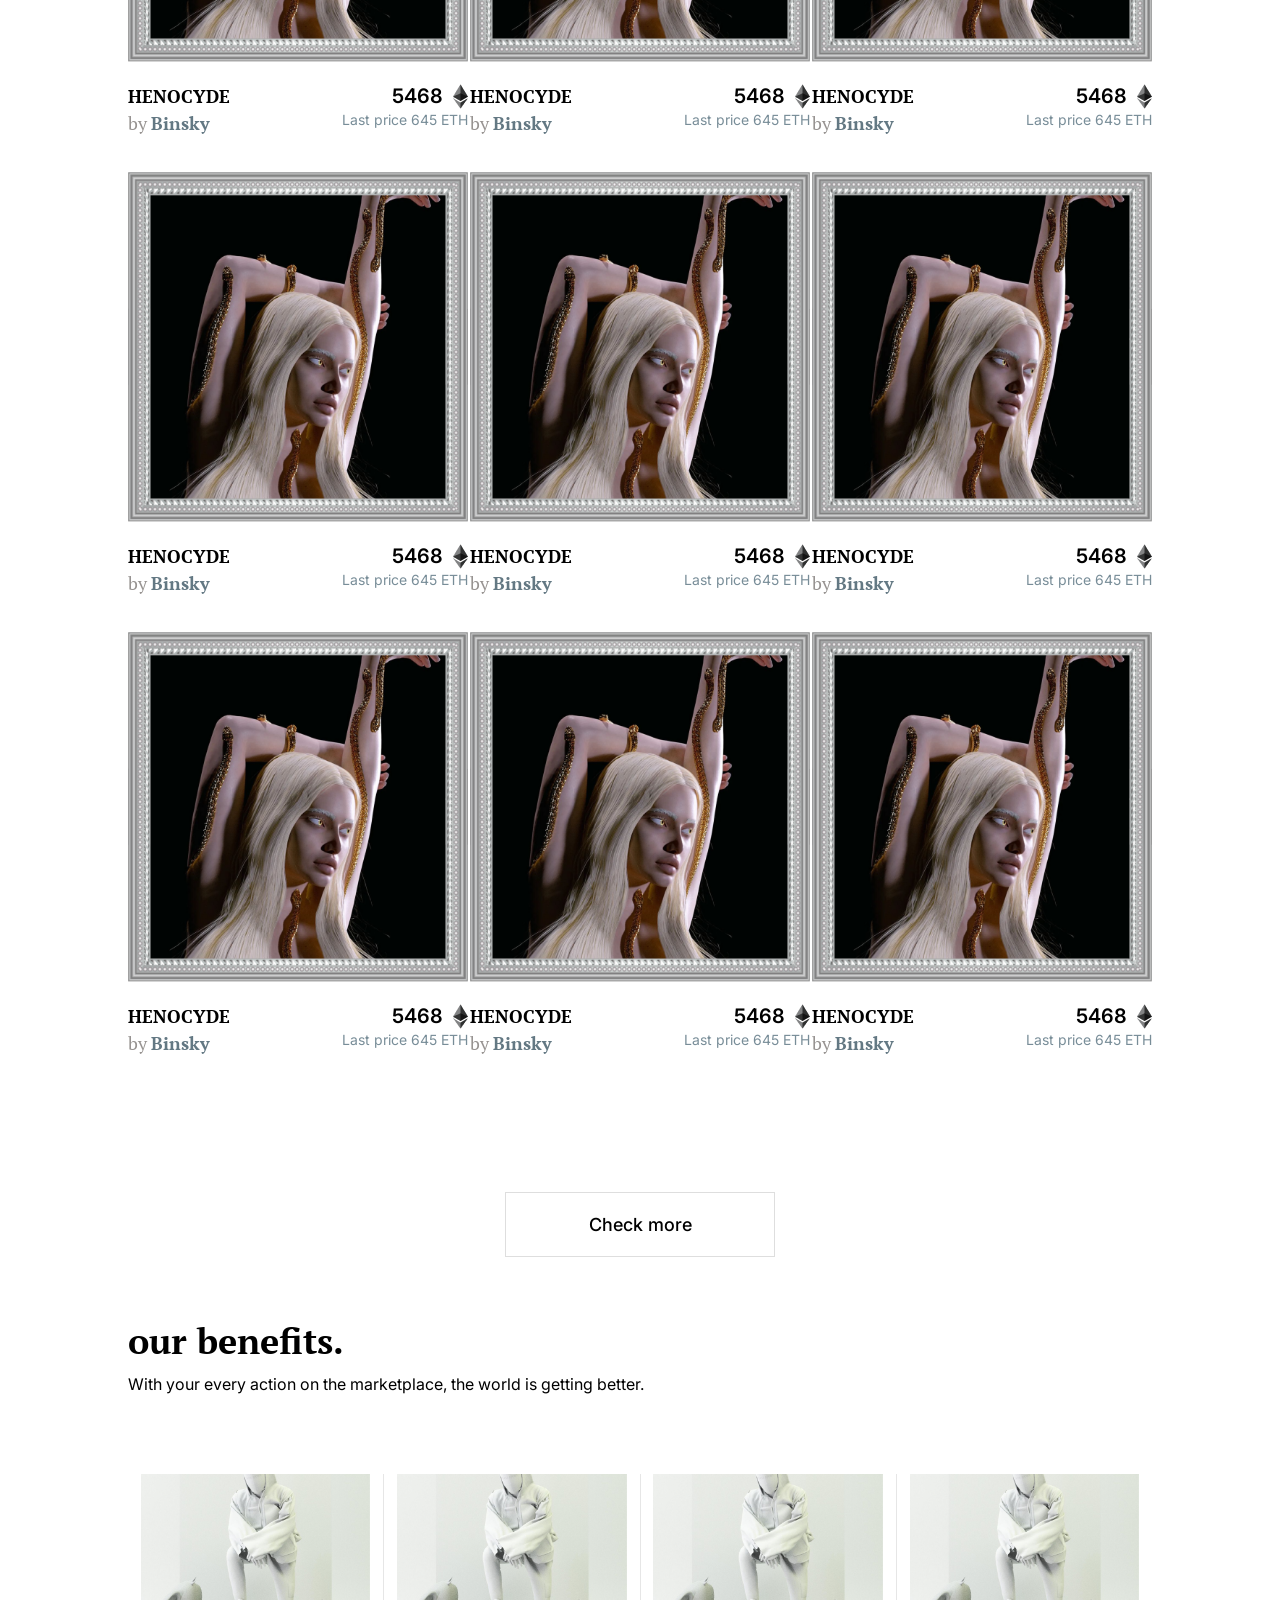
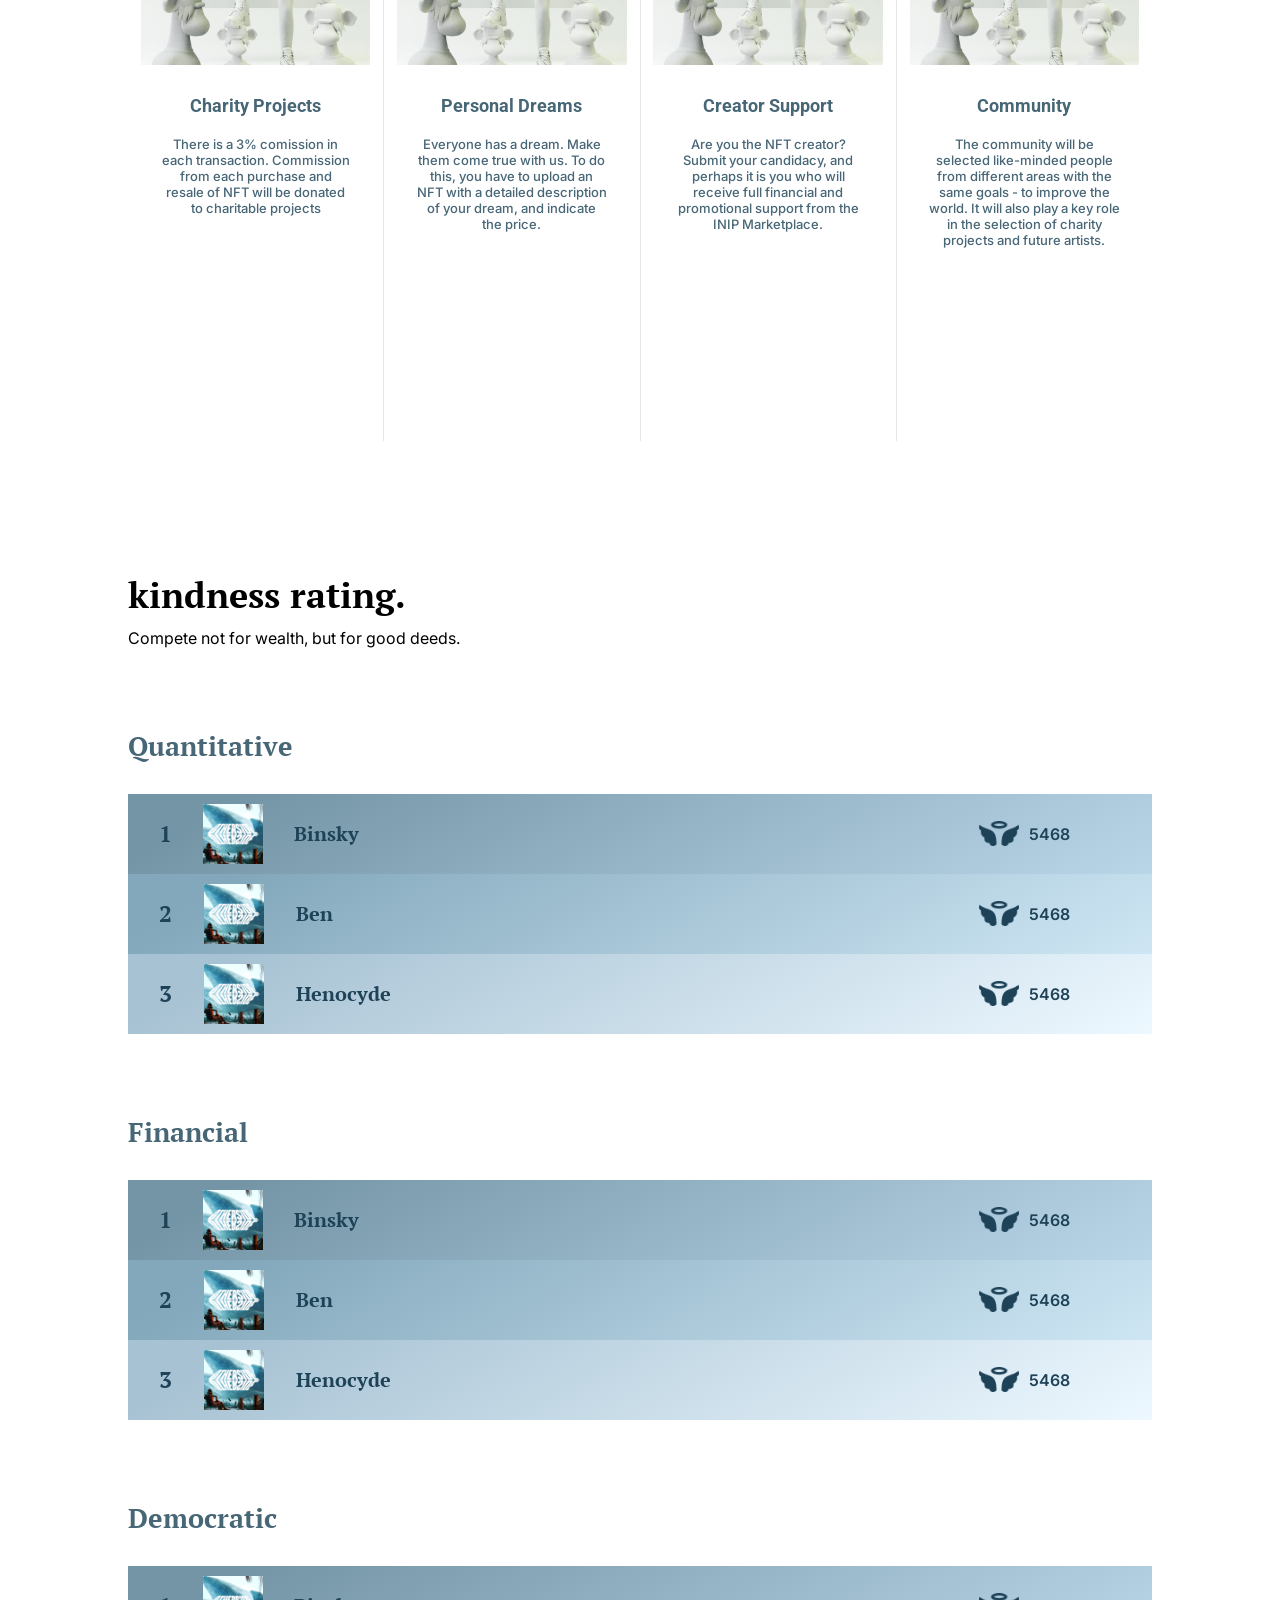
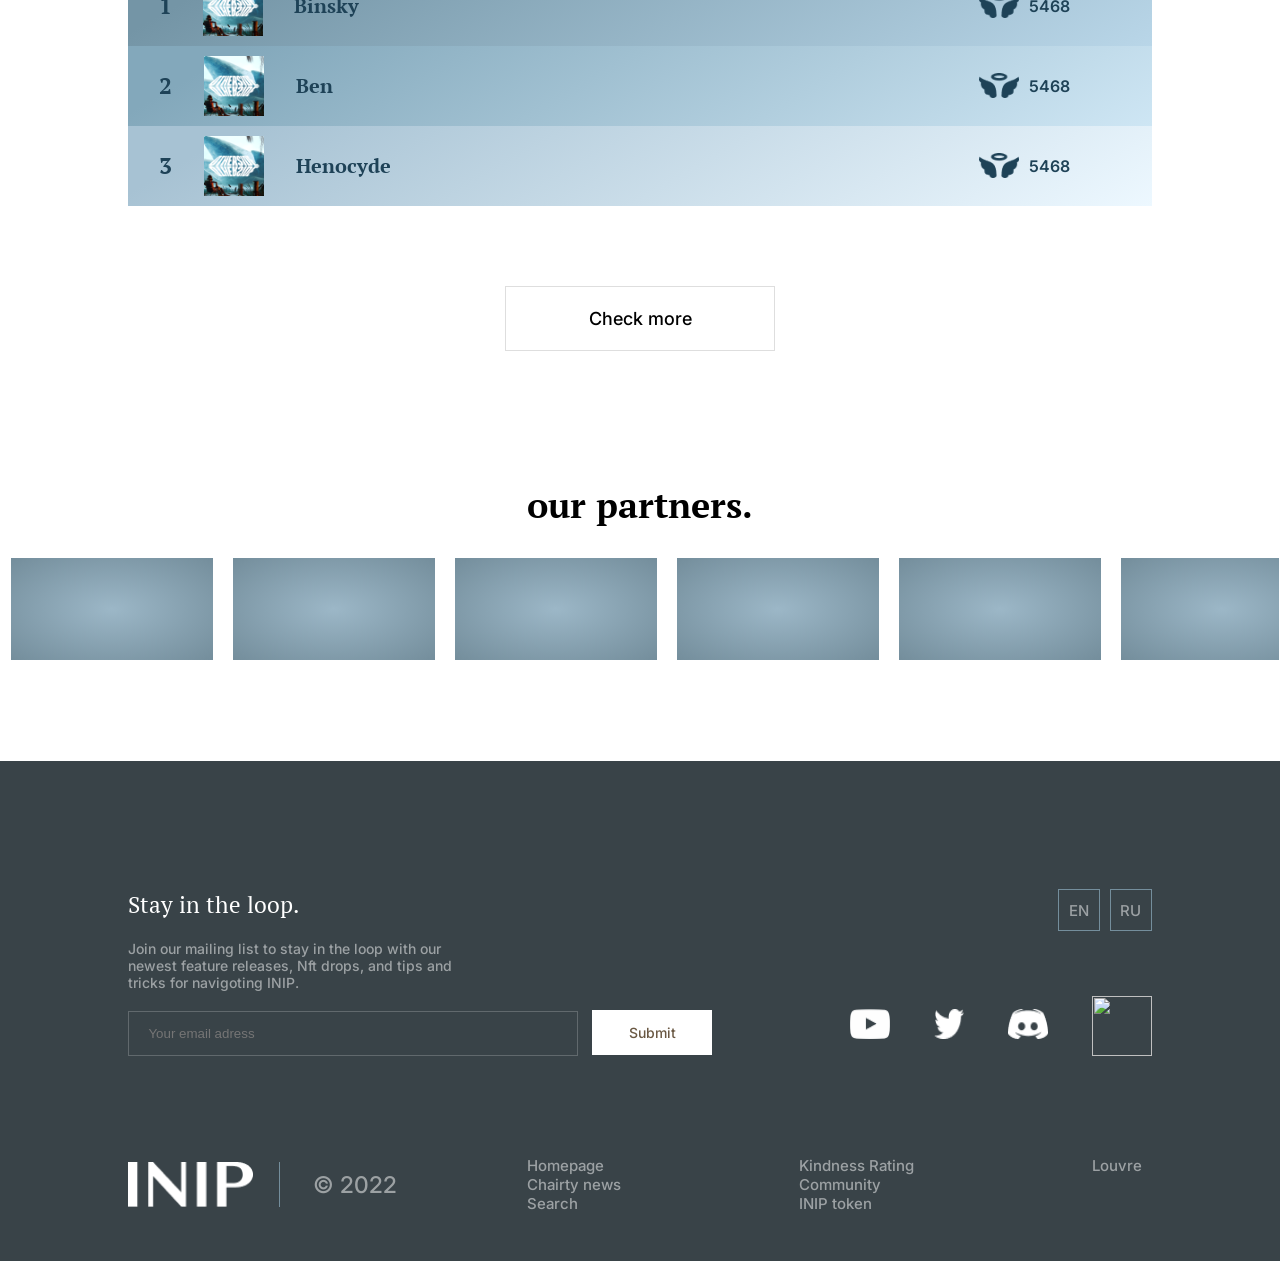
==== commit 71935051: "end" ====
--- a/page1.html
+++ b/page1.html
@@ -12,19 +12,25 @@
 </head>
 <body>
 
-    <header style="border-bottom: 1px solid #E6E6E6;" class="flex side-padding ai-c jc-sb">
+    <header style="border-bottom: 1px solid #E6E6E6; width: 75%;" class="flex side-padding ai-c jc-sb">
 
         <img class="logo" src="./img/Group 124.png" alt="">
 
-        <div style="width: 60%;" class="flex jc-sb menu-header">
-            <div style="color: #6c8693;" class="header-text"> Homepage</div>
-            <div class="header-text cf"> Charity projects</div>
-            <div class="header-text cf"> Louvre</div>
-            <a href="./page3.html">
-                <div class="header-text cf"> Kindness Rating</div>
-            </a>
-            <div class="header-text cf"> Community</div>
-            <div class="header-text cf"> INIP token</div>
+        <div style="width: 65%;" class="flex jc-sb menu-header">
+            <div style="width: 25%;" class="end flex jc-sb">
+                <div style="color: #6c8693;" class="header-text"> Homepage</div>
+                <div class="header-text cf"> Charity projects</div>
+            </div>
+            <div style="width: 25%;" class="end flex jc-sb">
+                <div class="header-text cf"> Louvre</div>
+                <a href="./page3.html">
+                    <div class="header-text cf"> Kindness Rating</div>
+                </a>
+            </div>
+            <div style="width: 25%;" class="end flex jc-sb">
+                <div class="header-text cf"> Community</div>
+                <div class="header-text cf"> INIP token</div>
+            </div>
             <div class="header-text cf"> Search</div>
         </div>
 
@@ -65,7 +71,7 @@
 
             <div style="width: 40%;" class="right mt-80 flex fd-c ai-c">
 
-                <div style="width: 150%;" class="flex jc-sa by-binsky">
+                <div style="width: 100%;" class="flex jc-sa by-binsky">
 
                     <span class="text-main"> 
                         <span style="font-weight: 100;"> BY </span>
@@ -378,7 +384,7 @@
         <div class="side-padding mt-80">
             <div class="line flex">
 
-                <div style="border-right: 1px solid #e6e6e6;" class="card-block flex fd-c ai-c">
+                <div class="card-block flex fd-c ai-c br-1">
                     <img class="ava-block" src="./img/Rectangle 60.png" alt="">
                     <div class="title-card mt-30">
                         Charity Projects
@@ -388,7 +394,7 @@
                     </div>
                 </div>
 
-                <div style="border-right: 1px solid #e6e6e6;" class="card-block flex fd-c ai-c">
+                <div class="card-block flex fd-c ai-c br-1">
                     <img class="ava-block" src="./img/Rectangle 60.png" alt="">
                     <div class="title-card mt-30">
                         Personal Dreams
@@ -399,7 +405,7 @@
                     </div>
                 </div>
 
-                <div style="border-right: 1px solid #e6e6e6;" class="card-block flex fd-c ai-c">
+                <div class="card-block flex fd-c ai-c br-1">
                     <img class="ava-block" src="./img/Rectangle 60.png" alt="">
                     <div class="title-card mt-30">
                         Creator Support
@@ -432,36 +438,36 @@
                 Quantitative
             </div>
             <div style="background: linear-gradient(150deg, #7495A6 10%, #B9D6E8);" class="flex jc-sb mt-30 line-block">
-                <div style="width: 18%;" class="flex jc-sb ai-c">
+                <div class="flex jc-sb ai-c w-200">
                     <div class="line-text">1</div>
                     <img class="account" src="./img/Rectangle 308.png" alt="">
-                    <div style="font-size: 20px; color:#1e4257;" class="Binsky" >Binsky</div>
-                </div>
-                <div style="width: 10%;" class="flex jc-sb ai-c">
-                    <img class="fly" src="./img/Group 262.png" alt="">
-                    <div style="font-weight: 600; color:#1e4257;" class="text-h2">5468</div>
+                    <div class="Binsky fs-c" >Binsky</div>
+                </div>
+                <div style="width: 10%;" class="flex jc-sb ai-c">
+                    <img class="fly" src="./img/Group 262.png" alt="">
+                    <div class="text-h2 fw-c">5468</div>
                 </div>
             </div>
             <div style="background: linear-gradient(150deg, #83A8BB 10%, #CEE6F4);" class="flex jc-sb line-block">
-                <div style="width: 15%;" class="flex jc-sb ai-c">
+                <div class="flex jc-sb ai-c w-174">
                     <div class="line-text">2</div>
                     <img class="account" src="./img/Rectangle 308.png" alt="">
-                    <div style="font-size: 20px; color:#1e4257;" class="Binsky" >Ben</div>
-                </div>
-                <div style="width: 10%;" class="flex jc-sb ai-c">
-                    <img class="fly" src="./img/Group 262.png" alt="">
-                    <div style="font-weight: 600; color:#1e4257;" class="text-h2">5468</div>
+                    <div class="Binsky fs-c" >Ben</div>
+                </div>
+                <div style="width: 10%;" class="flex jc-sb ai-c">
+                    <img class="fly" src="./img/Group 262.png" alt="">
+                    <div class="text-h2 fw-c">5468</div>
                 </div>
             </div>
             <div style="background: linear-gradient(150deg, #A7C2D3 10%, #edf8ff);" class="flex jc-sb line-block">
-                <div style="width: 21%;" class="flex jc-sb ai-c">
+                <div class="flex jc-sb ai-c w-232">
                     <div class="line-text">3</div>
                     <img class="account" src="./img/Rectangle 308.png" alt="">
-                    <div style="font-size: 20px; color:#1e4257;" class="Binsky">Henocyde</div>
-                </div>
-                <div style="width: 10%;" class="flex jc-sb ai-c">
-                    <img class="fly" src="./img/Group 262.png" alt="">
-                    <div style="font-weight: 600; color:#1e4257;" class="text-h2">5468</div>
+                    <div class="Binsky fs-c">Henocyde</div>
+                </div>
+                <div style="width: 10%;" class="flex jc-sb ai-c">
+                    <img class="fly" src="./img/Group 262.png" alt="">
+                    <div class="text-h2 fw-c">5468</div>
                 </div>
             </div>
         </div>
@@ -470,36 +476,36 @@
                 Financial
             </div>
             <div style="background: linear-gradient(150deg, #7495A6 10%, #B9D6E8);" class="flex jc-sb mt-30 line-block">
-                <div style="width: 18%;" class="flex jc-sb ai-c">
+                <div class="flex jc-sb ai-c w-200">
                     <div class="line-text">1</div>
                     <img class="account" src="./img/Rectangle 308.png" alt="">
-                    <div style="font-size: 20px; color:#1e4257;" class="Binsky" >Binsky</div>
-                </div>
-                <div style="width: 10%;" class="flex jc-sb ai-c">
-                    <img class="fly" src="./img/Group 262.png" alt="">
-                    <div style="font-weight: 600; color:#1e4257;" class="text-h2">5468</div>
+                    <div class="Binsky fs-c" >Binsky</div>
+                </div>
+                <div style="width: 10%;" class="flex jc-sb ai-c">
+                    <img class="fly" src="./img/Group 262.png" alt="">
+                    <div class="text-h2 fw-c">5468</div>
                 </div>
             </div>
             <div style="background: linear-gradient(150deg, #83A8BB 10%, #CEE6F4);" class="flex jc-sb line-block">
-                <div style="width: 15%;" class="flex jc-sb ai-c">
+                <div class="flex jc-sb ai-c w-174">
                     <div class="line-text">2</div>
                     <img class="account" src="./img/Rectangle 308.png" alt="">
-                    <div style="font-size: 20px; color:#1e4257;" class="Binsky" >Ben</div>
-                </div>
-                <div style="width: 10%;" class="flex jc-sb ai-c">
-                    <img class="fly" src="./img/Group 262.png" alt="">
-                    <div style="font-weight: 600; color:#1e4257;" class="text-h2">5468</div>
+                    <div class="Binsky fs-c" >Ben</div>
+                </div>
+                <div style="width: 10%;" class="flex jc-sb ai-c">
+                    <img class="fly" src="./img/Group 262.png" alt="">
+                    <div class="text-h2 fw-c">5468</div>
                 </div>
             </div>
             <div style="background: linear-gradient(150deg, #A7C2D3 10%, #edf8ff);" class="flex jc-sb line-block">
-                <div style="width: 21%;" class="flex jc-sb ai-c">
+                <div class="flex jc-sb ai-c w-232">
                     <div class="line-text">3</div>
                     <img class="account" src="./img/Rectangle 308.png" alt="">
-                    <div style="font-size: 20px; color:#1e4257;" class="Binsky">Henocyde</div>
-                </div>
-                <div style="width: 10%;" class="flex jc-sb ai-c">
-                    <img class="fly" src="./img/Group 262.png" alt="">
-                    <div style="font-weight: 600; color:#1e4257;" class="text-h2">5468</div>
+                    <div class="Binsky fs-c">Henocyde</div>
+                </div>
+                <div style="width: 10%;" class="flex jc-sb ai-c">
+                    <img class="fly" src="./img/Group 262.png" alt="">
+                    <div class="text-h2 fw-c">5468</div>
                 </div>
             </div>
         </div>
@@ -508,31 +514,36 @@
                 Democratic
             </div>
             <div style="background: linear-gradient(150deg, #7495A6 10%, #B9D6E8);" class="flex jc-sb mt-30 line-block">
-                <div style="width: 10%;" class="flex jc-sb ai-c">
-                    <img class="fly" src="./img/Group 262.png" alt="">
-                    <div style="font-weight: 600; color:#1e4257;" class="text-h2">5468</div>
+                <div class="flex jc-sb ai-c w-200">
+                    <div class="line-text">1</div>
+                    <img class="account" src="./img/Rectangle 308.png" alt="">
+                    <div class="Binsky fs-c" >Binsky</div>
+                </div>
+                <div style="width: 10%;" class="flex jc-sb ai-c">
+                    <img class="fly" src="./img/Group 262.png" alt="">
+                    <div class="text-h2 fw-c">5468</div>
                 </div>
             </div>
             <div style="background: linear-gradient(150deg, #83A8BB 10%, #CEE6F4);" class="flex jc-sb line-block">
-                <div style="width: 15%;" class="flex jc-sb ai-c">
+                <div class="flex jc-sb ai-c w-174">
                     <div class="line-text">2</div>
                     <img class="account" src="./img/Rectangle 308.png" alt="">
-                    <div style="font-size: 20px; color:#1e4257;" class="Binsky" >Ben</div>
-                </div>
-                <div style="width: 10%;" class="flex jc-sb ai-c">
-                    <img class="fly" src="./img/Group 262.png" alt="">
-                    <div style="font-weight: 600; color:#1e4257;" class="text-h2">5468</div>
+                    <div class="Binsky fs-c" >Ben</div>
+                </div>
+                <div style="width: 10%;" class="flex jc-sb ai-c">
+                    <img class="fly" src="./img/Group 262.png" alt="">
+                    <div class="text-h2 fw-c">5468</div>
                 </div>
             </div>
             <div style="background: linear-gradient(150deg, #A7C2D3 10%, #edf8ff);" class="flex jc-sb line-block">
-                <div style="width: 21%;" class="flex jc-sb ai-c">
+                <div class="flex jc-sb ai-c w-232">
                     <div class="line-text">3</div>
                     <img class="account" src="./img/Rectangle 308.png" alt="">
-                    <div style="font-size: 20px; color:#1e4257;" class="Binsky">Henocyde</div>
-                </div>
-                <div style="width: 10%;" class="flex jc-sb ai-c">
-                    <img class="fly" src="./img/Group 262.png" alt="">
-                    <div style="font-weight: 600; color:#1e4257;" class="text-h2">5468</div>
+                    <div class="Binsky fs-c">Henocyde</div>
+                </div>
+                <div style="width: 10%;" class="flex jc-sb ai-c">
+                    <img class="fly" src="./img/Group 262.png" alt="">
+                    <div class="text-h2 fw-c">5468</div>
                 </div>
             </div>
         </div>
@@ -546,6 +557,8 @@
         </div>
 
         <div class="flex block-over ai-c">
+            <div class="box-block"></div>
+            <div class="box-block"></div>
             <div class="box-block"></div>
             <div class="box-block"></div>
             <div class="box-block"></div>
@@ -594,13 +607,17 @@
                     <div class="text-date flex ai-c">©  2022</div>
                 </div>
 
-                <div style="width: 60%; margin-left: 7%;" class="flex jc-sb">
-                    <div class="text-end">Homepage</div>
-                    <div class="text-end">Chairty news</div>
-                    <div class="text-end">Search</div>
-                    <div class="text-end">Kindness Rating</div>
-                    <div class="text-end">Community</div>
-                    <div class="text-end">INIP token</div>
+                <div class="flex jc-sb w-ml">
+                    <div class="end">
+                        <div class="text-end">Homepage</div>
+                        <div class="text-end">Chairty news</div>
+                        <div class="text-end">Search</div>
+                    </div>
+                    <div class="end">
+                        <div class="text-end">Kindness Rating</div>
+                        <div class="text-end">Community</div>
+                        <div class="text-end">INIP token</div>
+                    </div>
                     <div class="text-end">Louvre</div>
                 </div>
 
--- a/css/page1.css
+++ b/css/page1.css
@@ -143,23 +143,23 @@
     font-family: 'Inter', sans-serif;
 }
 
+.one-but{
+    width: 45%;
+    height: 60px;
+    background-image: radial-gradient(#9cb7c7,  #748E9C);
+    font-size: 16px;
+    font-weight: 500;
+    color: #ffffff;
+    font-family: 'Inter', sans-serif;
+}
+
 .one{
     width: 200px; 
     height: 75px;
 }
 
-.one-but{
-    width: 170px;
-    height: 60px;
-    background-image: radial-gradient(#9cb7c7,  #748E9C);
-    font-size: 16px;
-    font-weight: 500;
-    color: #ffffff;
-    font-family: 'Inter', sans-serif;
-}
-
 .two-but{
-    width: 180px;
+    width: 45%;
     height: 60px;
     border: 2px solid #dedede;
     font-size: 16px;
@@ -304,6 +304,20 @@
     height: 63vh;
 }
 
+.br-1{
+    border-right: 1px solid #e6e6e6;
+}
+
+.fs-c{
+    font-size: 20px; 
+    color:#1e4257;
+}
+
+.fw-c{
+    font-weight: 600; 
+    color:#1e4257;
+}
+
 .ava-block{
     width: 90%;
 }
@@ -355,6 +369,18 @@
     height: 25px;
 }
 
+.w-200{
+    width: 200px;
+}
+
+.w-174{
+    width: 174px;
+}
+
+.w-232{
+    width: 232px;
+}
+
 .block-over{
     overflow-x: scroll;
     border: 1px solid transparent;
@@ -364,7 +390,7 @@
 .box-block{
     margin-left: 10px;
     margin-right: 10px;
-    width: 200px;
+    width: 300px;
     height: 100px;
     border: 1px solid transparent;
     background: radial-gradient(#9cb7c7, #748e9c);
@@ -469,19 +495,36 @@
     color: #ffffff;
 }
 
+.w-ml{
+    width: 60%; margin-left: 7%;
+}
+
 @media (max-width: 768px) {
     header{
-        flex-flow: column-reverse;
-    }
+        flex-flow: row;
+        height: 150px;
+    }
+
+    .menu-header{
+        margin-top: 10px;
+    }
+
+    .block-img1{
+        width: 40px;
+        height: 40px;
+    }
+
+    .block-img2{
+        width: 40px;
+        height: 40px;
+    }
+
     .logo{
         display: none;
     }
+
     .account-header{
         flex-flow: row;
-    }
-
-    .menu-header{
-    
     }
 
     .side-padding{
@@ -526,7 +569,7 @@
     }
 
     .mt-30{
-        margin-top: 10px;
+        margin-top: 15px;
     }
 
     .text-h2{
@@ -547,6 +590,7 @@
         width: 120px;
         height: 45px;
         margin-left: 10px;
+        margin-top: 0;
     }
 
     .img-fon{
@@ -562,7 +606,7 @@
 
     .card-fon{
         width: 250px;
-        height: 350px;
+        height: 335px;
     }
 
     .img-two{
@@ -584,6 +628,7 @@
 
     .last{
         font-size: 9px;
+        margin-top: 5px;
     }
 
     button{
@@ -597,6 +642,13 @@
         margin-top: 10px;
     }
 
+    .title-card{
+        font-size: 14px;
+    }
+    .text-card{
+        font-size: 11px;
+    }
+
     .line{
         display: flex;
         flex-direction: column;
@@ -612,4 +664,111 @@
         width: 250px;
         height: 260px;
     }
-}
+
+    .Binsky{
+        font-size: 14px;
+    }
+
+    .br-1{
+        border-right: 1px solid transparent;
+        border-bottom: 1px solid #e6e6e6;
+    }
+
+    .card-block{
+        margin-top: 15px;
+    }
+
+    .title-text{
+        font-size: 25px;
+    }
+
+    .line-block{
+        height: 50px;
+    }
+
+    .line-text{
+        font-size: 21px;
+    }
+
+    .fs-c{
+        font-size: 16px;
+    }
+
+    .account{
+        width: 40px;
+        height: 40px;
+    }
+
+    .fw-c{
+        margin-left: 10px;
+    }
+
+    .w-200{
+        width: 140px;
+    }
+
+    .w-174{
+        width: 120px;
+    }
+
+    .w-232{
+        width: 165px;
+    }
+
+    .left-footer{
+        width: 82%;
+    }
+
+    .end-text{
+        font-size: 19px;
+    }
+
+    input{
+        width: 220px;
+    }
+
+    .box{
+        width: 30px;
+        height: 30px;
+    }
+
+    .right-footer{
+        width: 60%;
+    }
+
+    .end-icon1{
+        width: 30px;
+        height: 20px;
+    }
+
+    .end-icon2{
+        width: 20px;
+        height: 20px;
+    }
+
+    .end-icon3{
+        width: 40px;
+        height: 40px;
+    }
+
+    .end-logo{
+        width: 70px;
+        height: 25px;
+    }
+
+    .text-date{
+        font-size: 15px;
+        width: 35%;
+    }
+
+    .text-end{
+        font-size: 13px;
+    }
+
+    .end{
+        display: flex;
+        flex-direction: column;
+        margin-left: 10px;
+        width: 10%;
+    }
+}
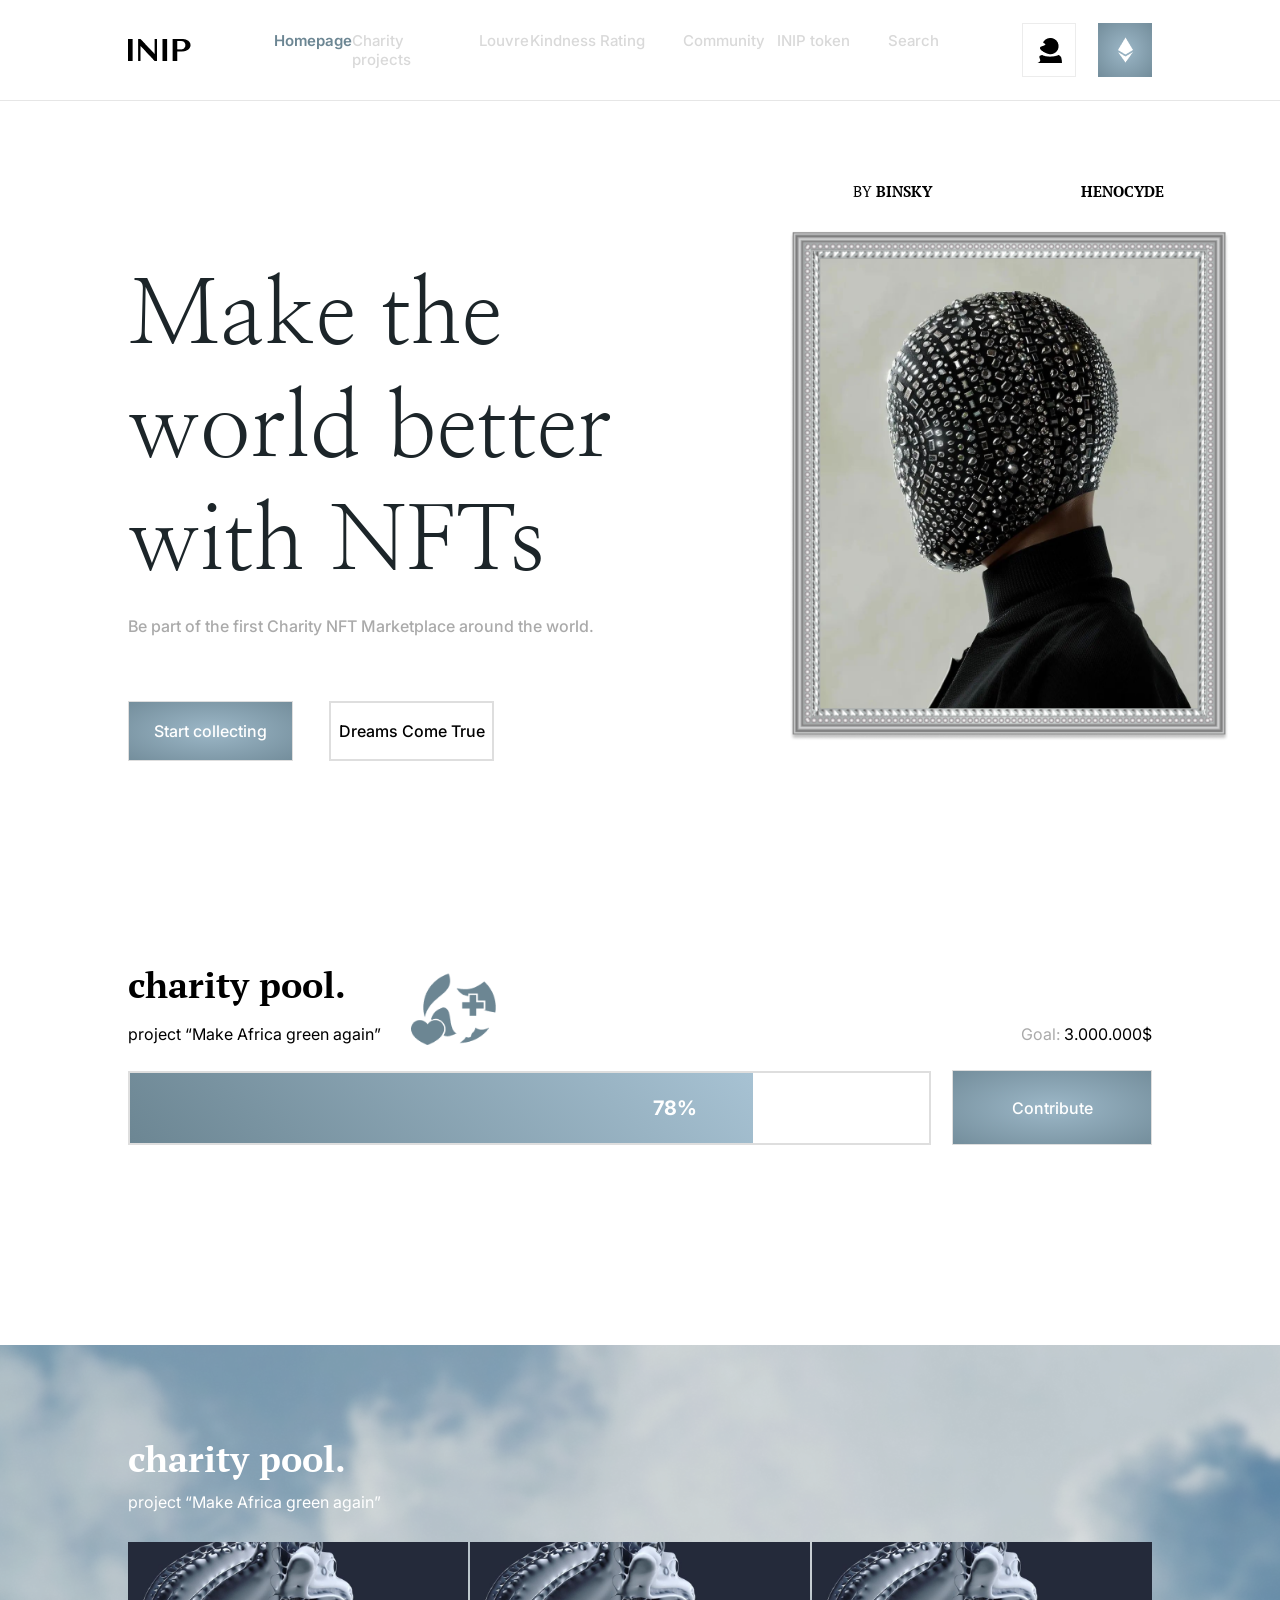
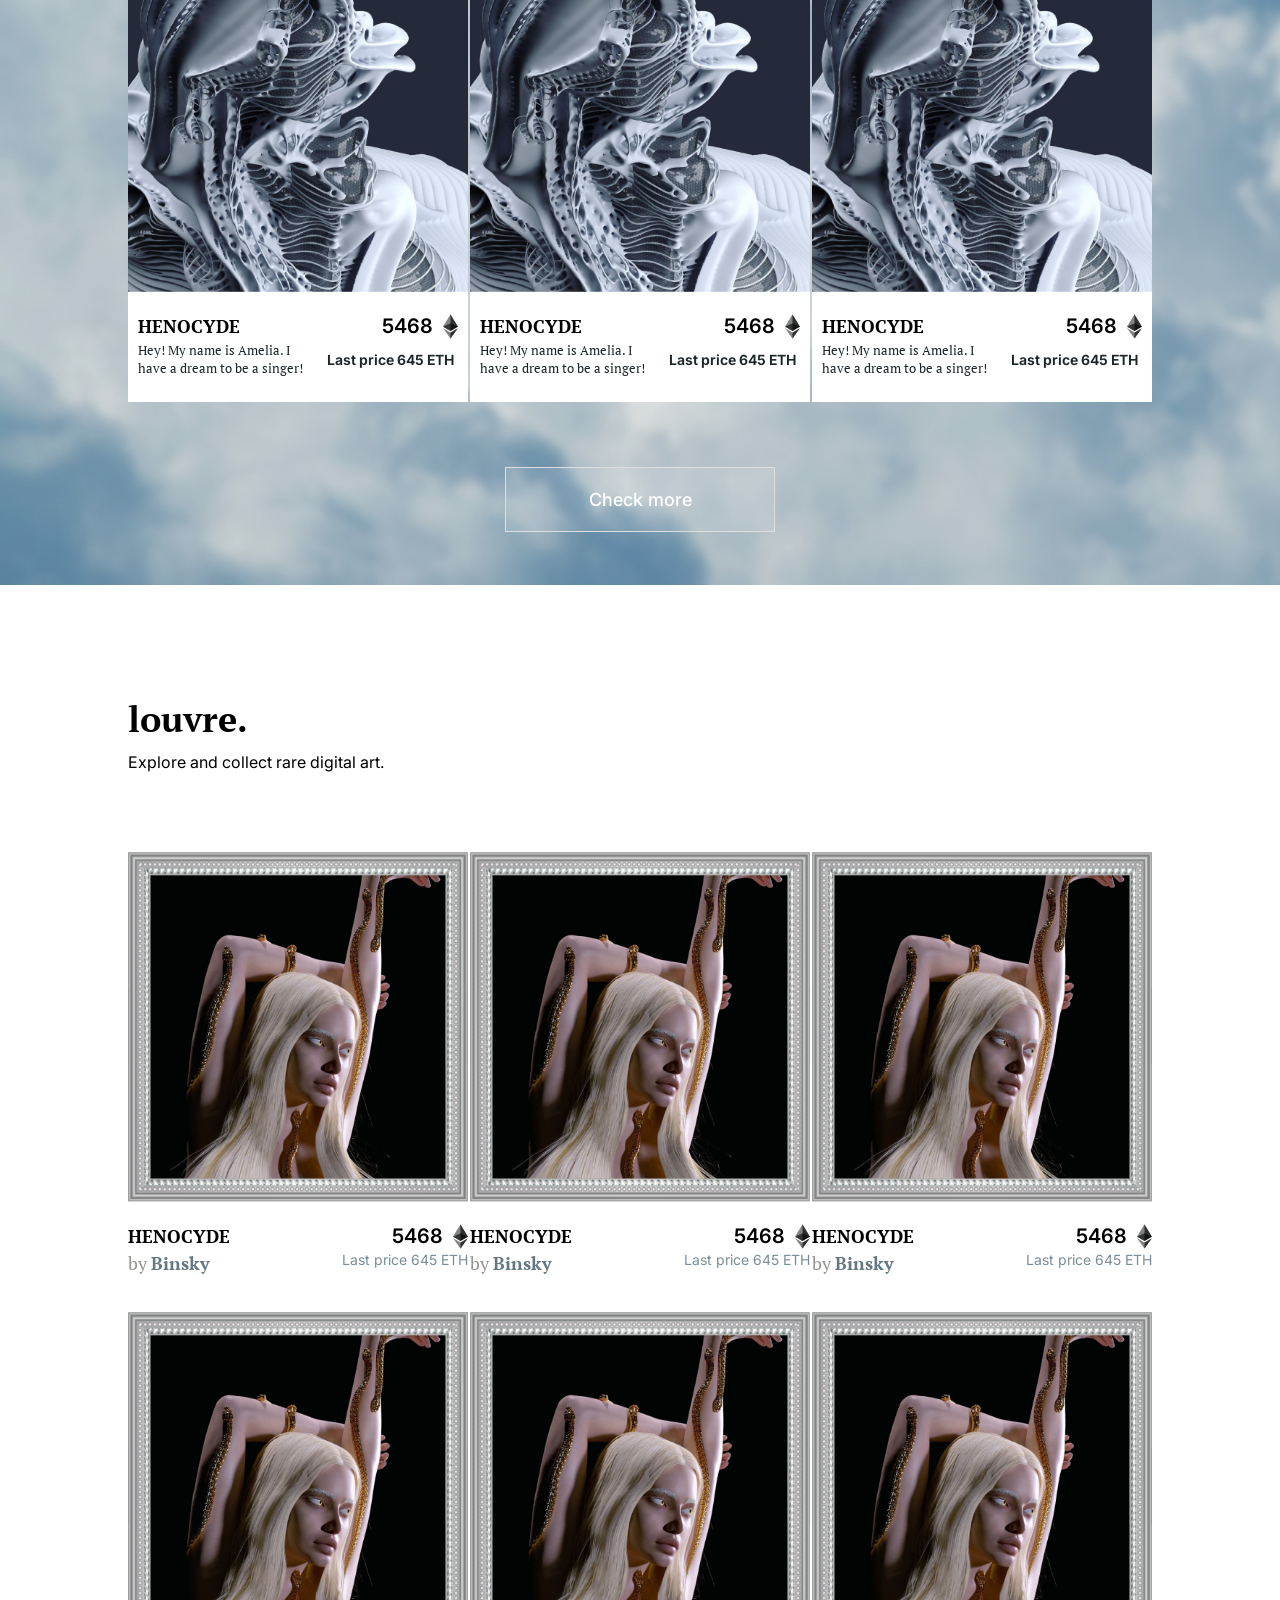
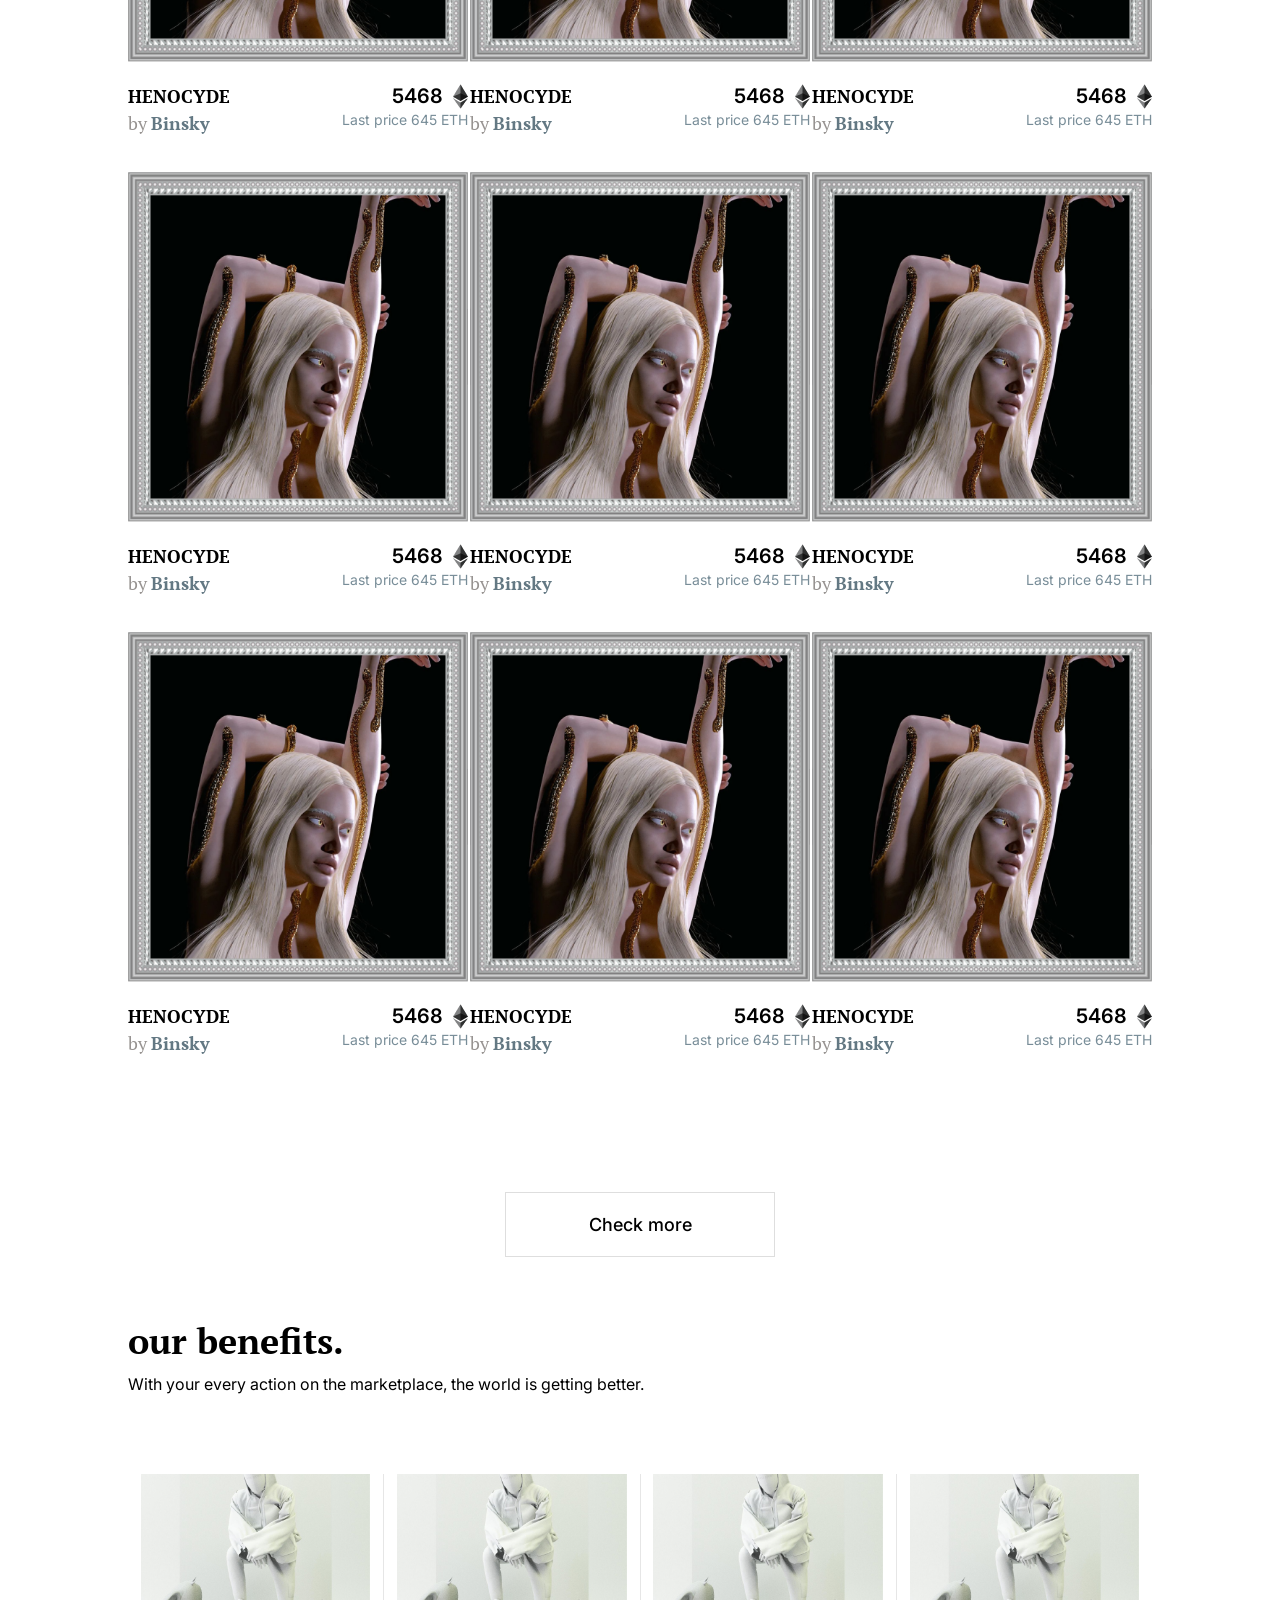
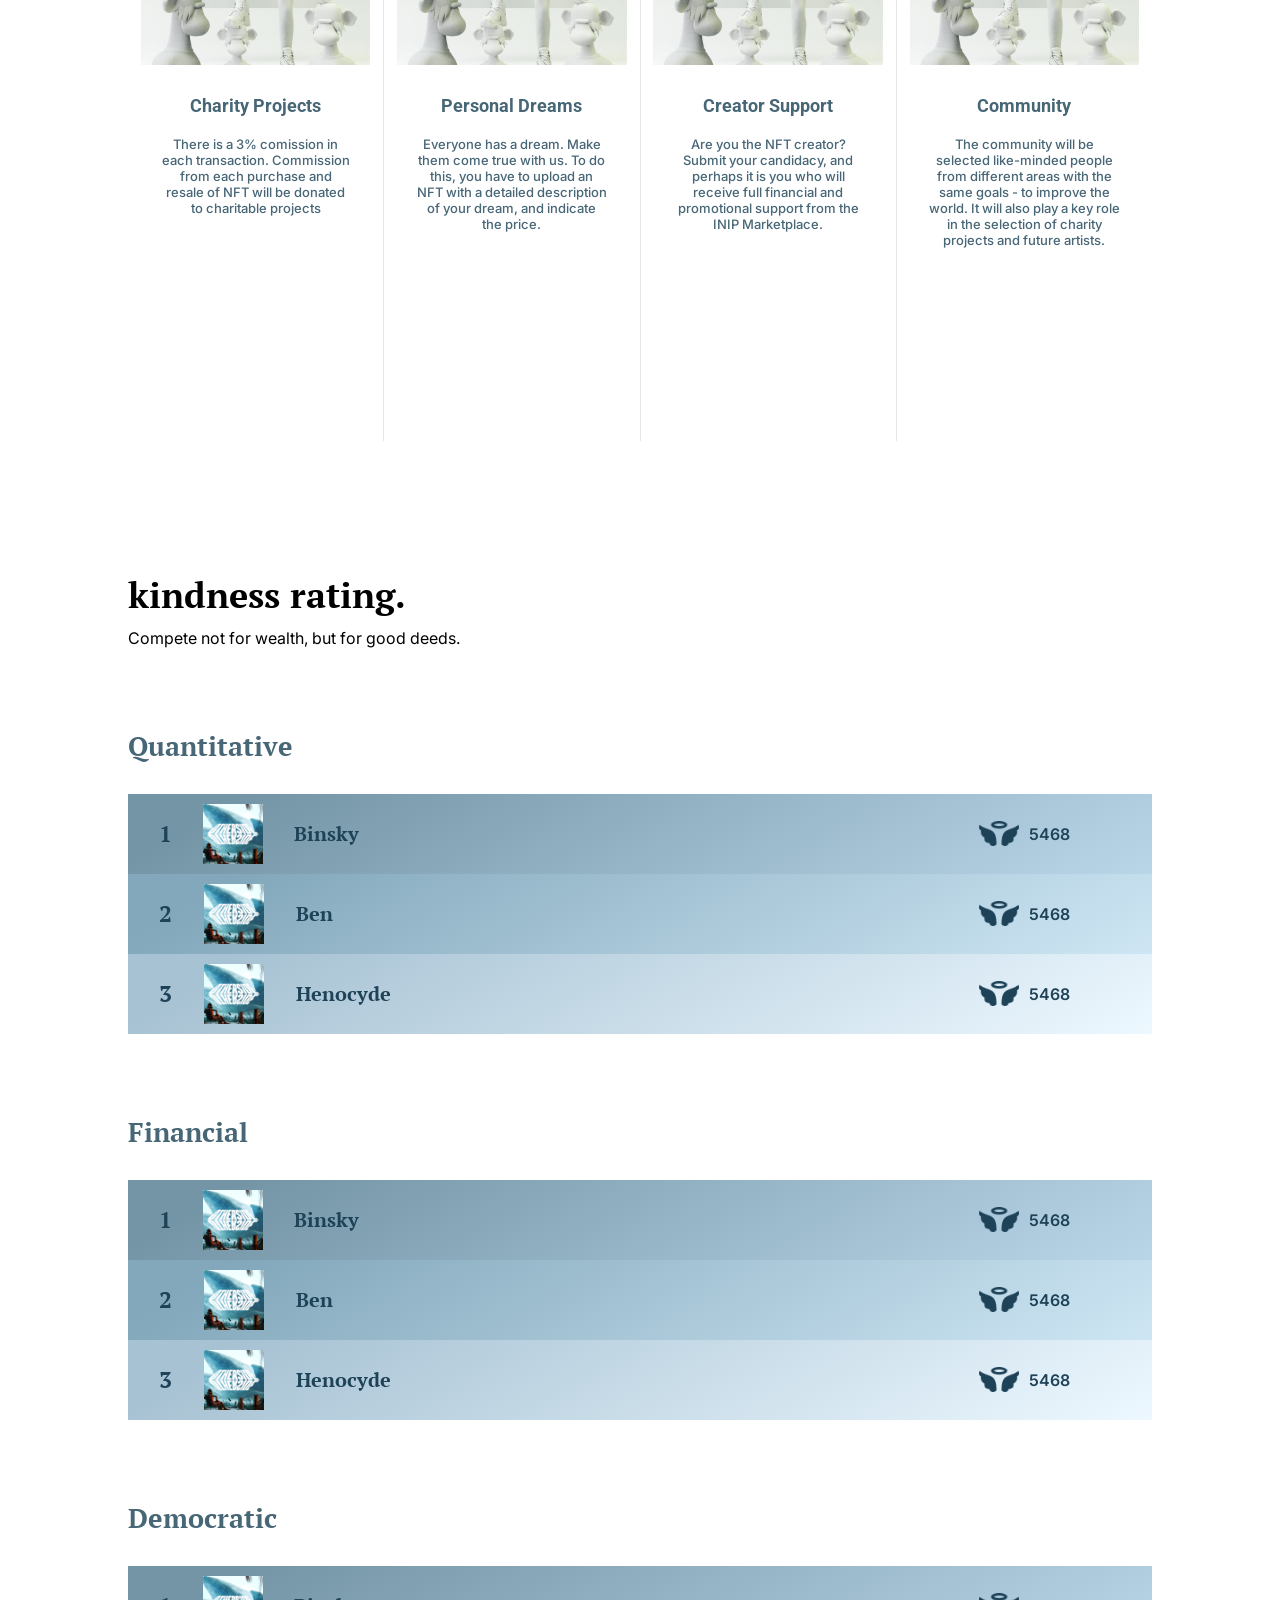
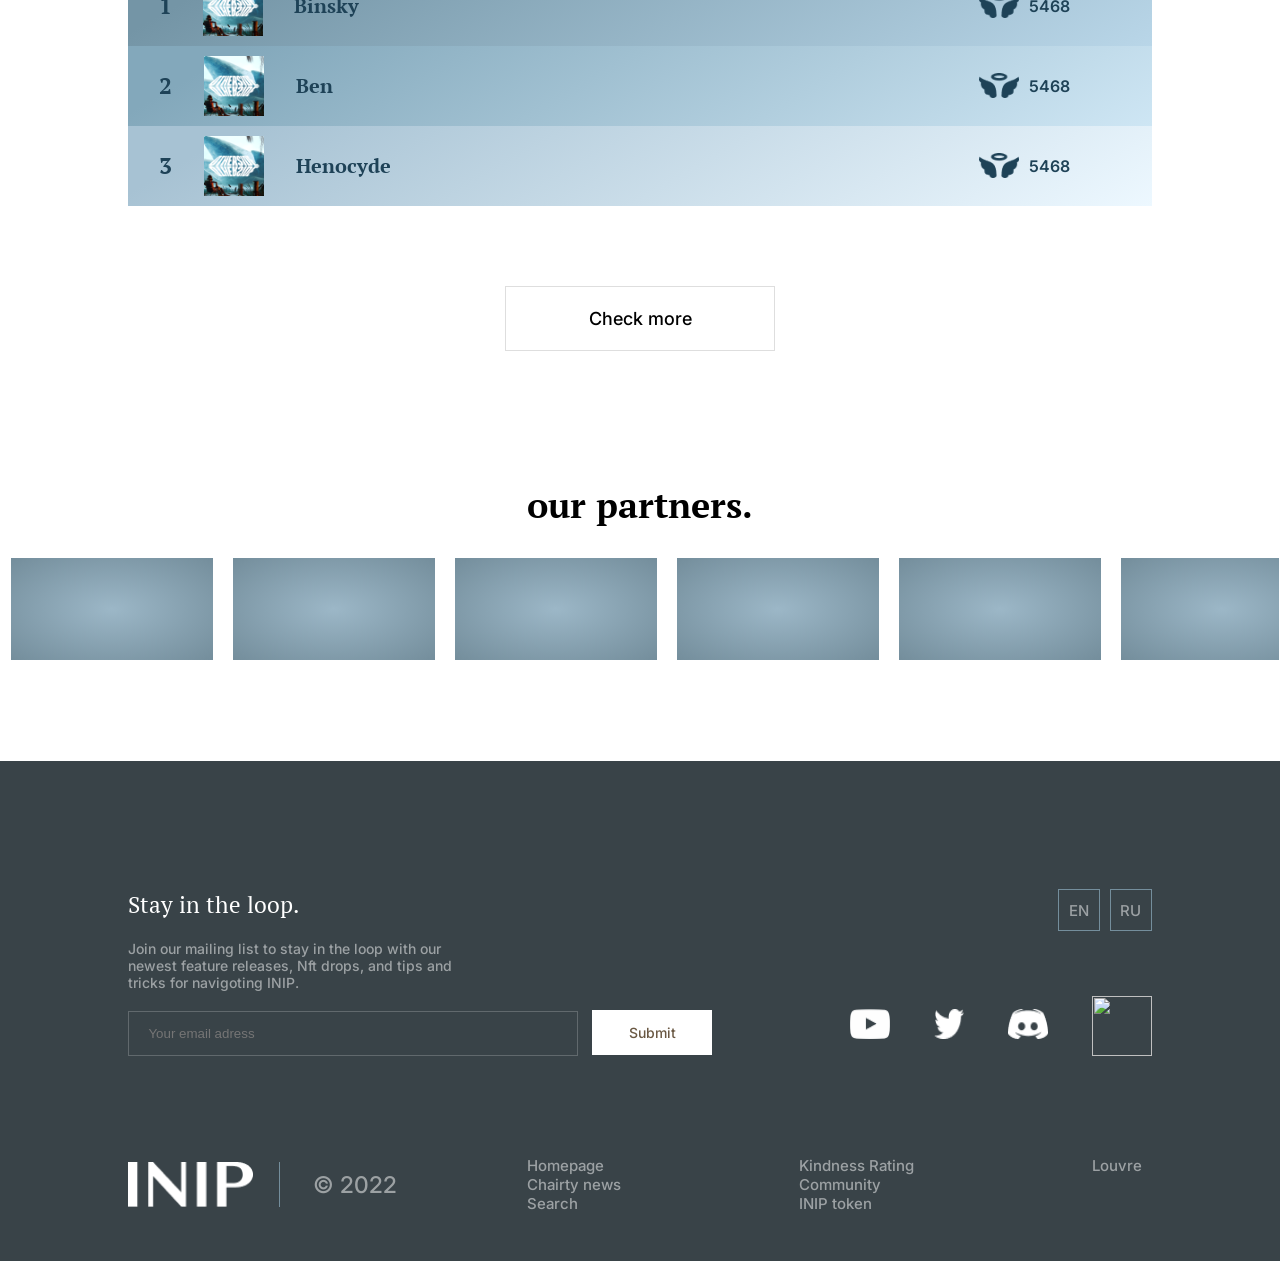
==== commit 48c5feec: "end" ====
--- a/page1.html
+++ b/page1.html
@@ -12,7 +12,7 @@
 </head>
 <body>
 
-    <header style="border-bottom: 1px solid #E6E6E6; width: 75%;" class="flex side-padding ai-c jc-sb">
+    <header style="border-bottom: 1px solid #E6E6E6;" class="flex side-padding ai-c jc-sb">
 
         <img class="logo" src="./img/Group 124.png" alt="">
 
@@ -69,9 +69,9 @@
 
             </div>
 
-            <div style="width: 40%;" class="right mt-80 flex fd-c ai-c">
-
-                <div style="width: 100%;" class="flex jc-sa by-binsky">
+            <div style="width: 28%;" class="right mt-80 flex fd-c ai-c">
+
+                <div style="width: 160%;" class="flex jc-sa by-binsky">
 
                     <span class="text-main"> 
                         <span style="font-weight: 100;"> BY </span>
--- a/css/page1.css
+++ b/css/page1.css
@@ -676,6 +676,7 @@
 
     .card-block{
         margin-top: 15px;
+        height: 300px;
     }
 
     .title-text{
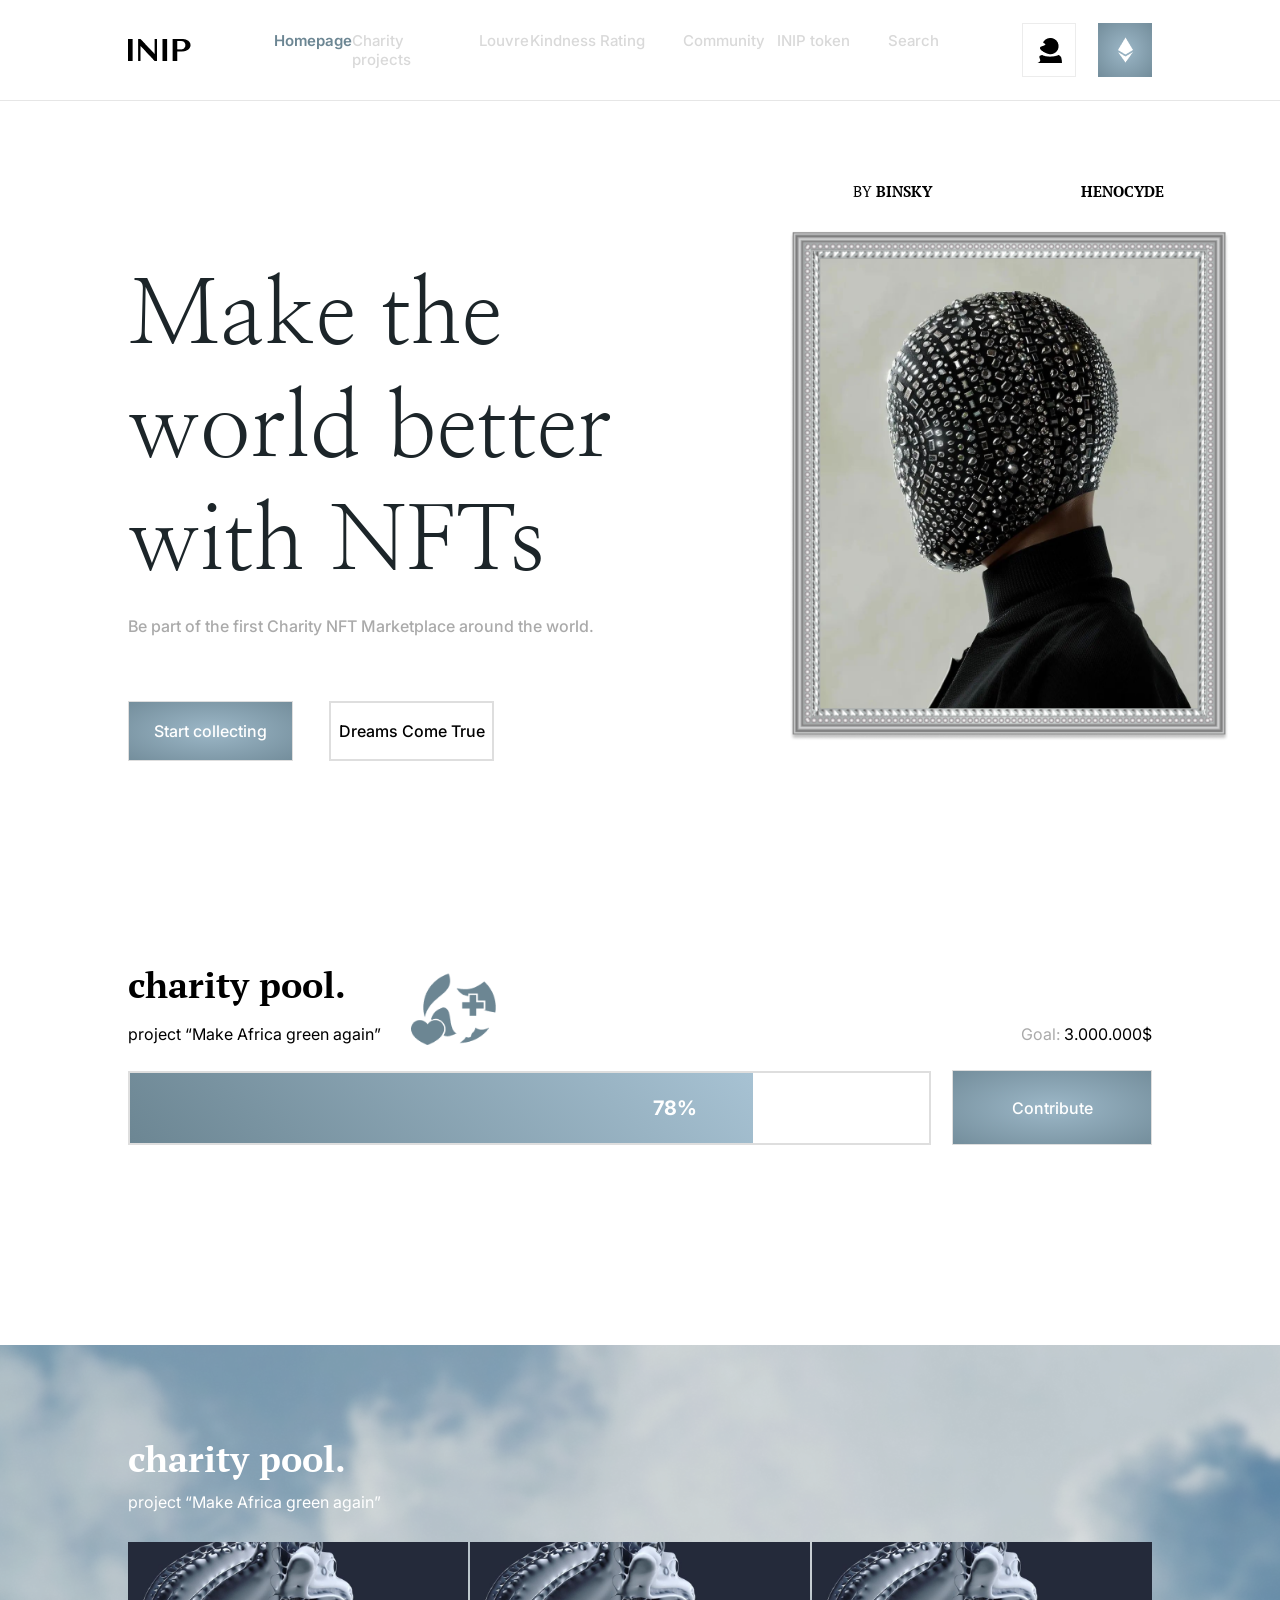
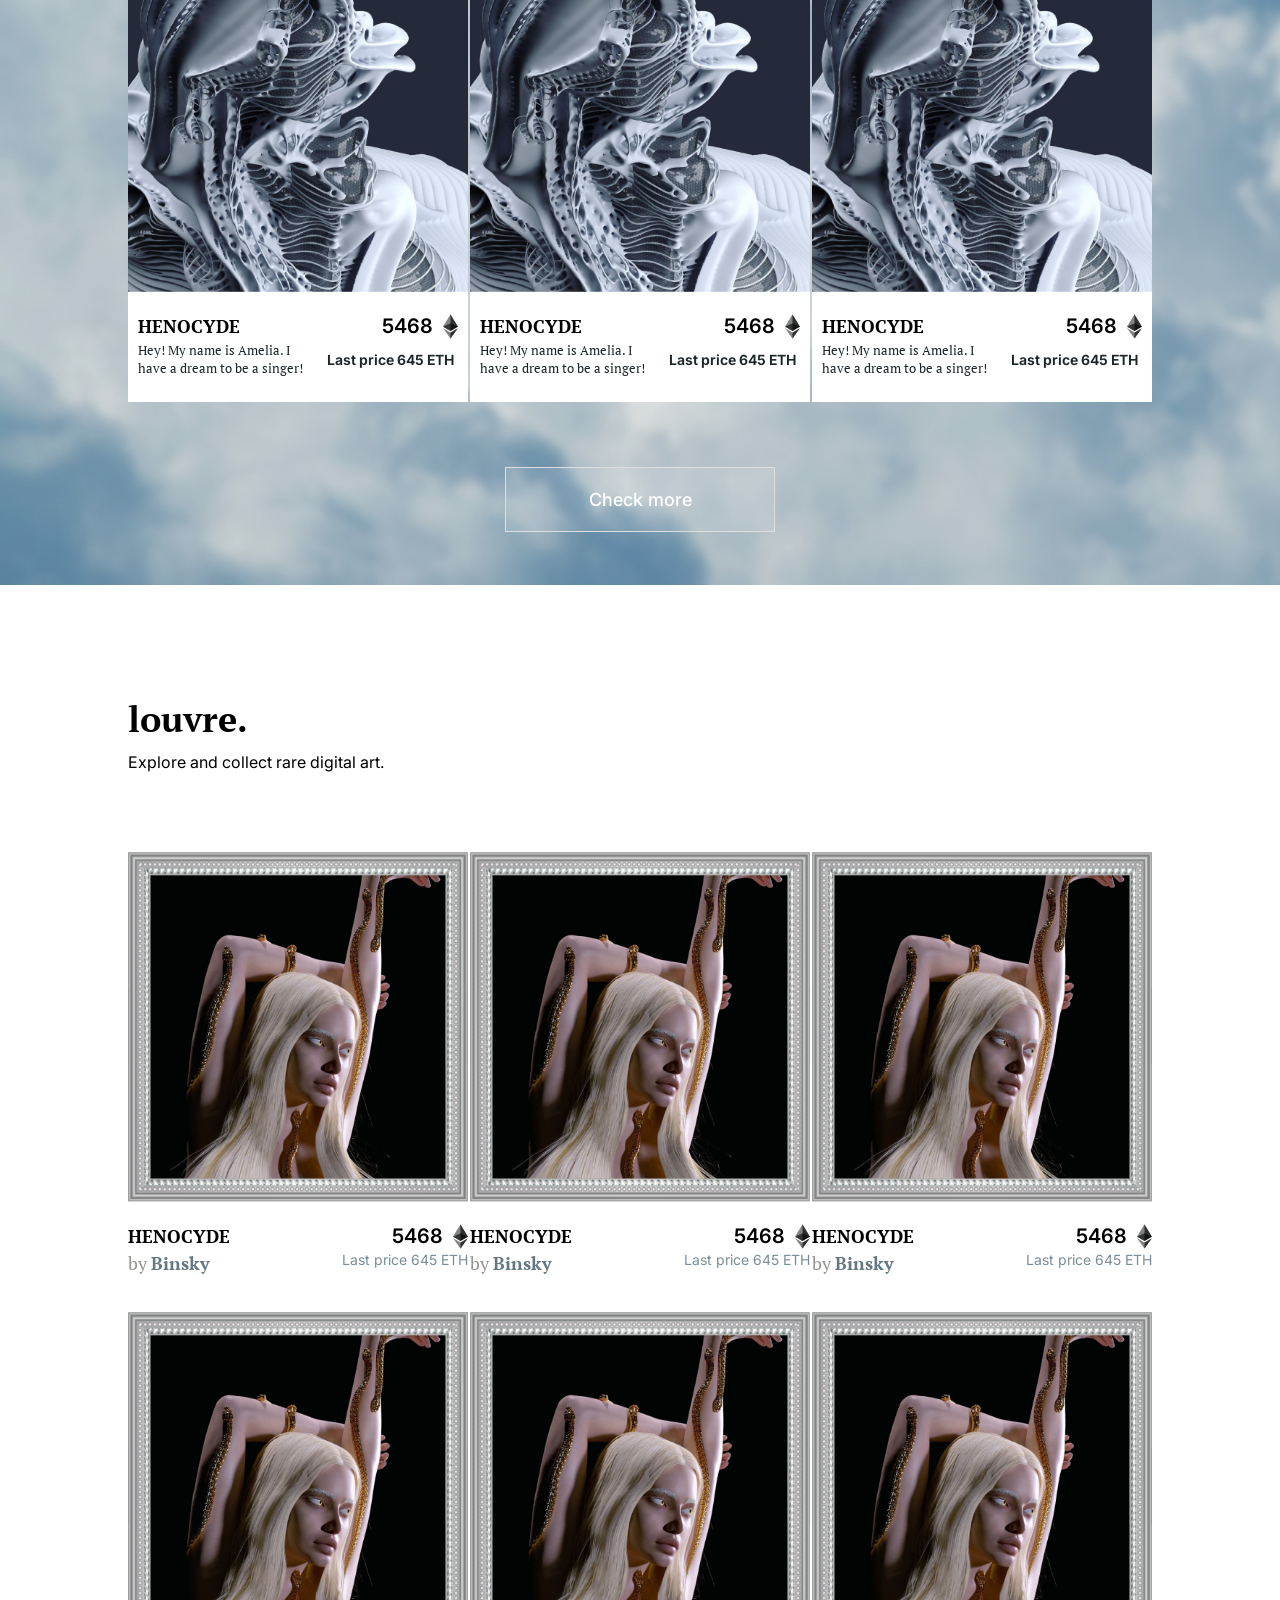
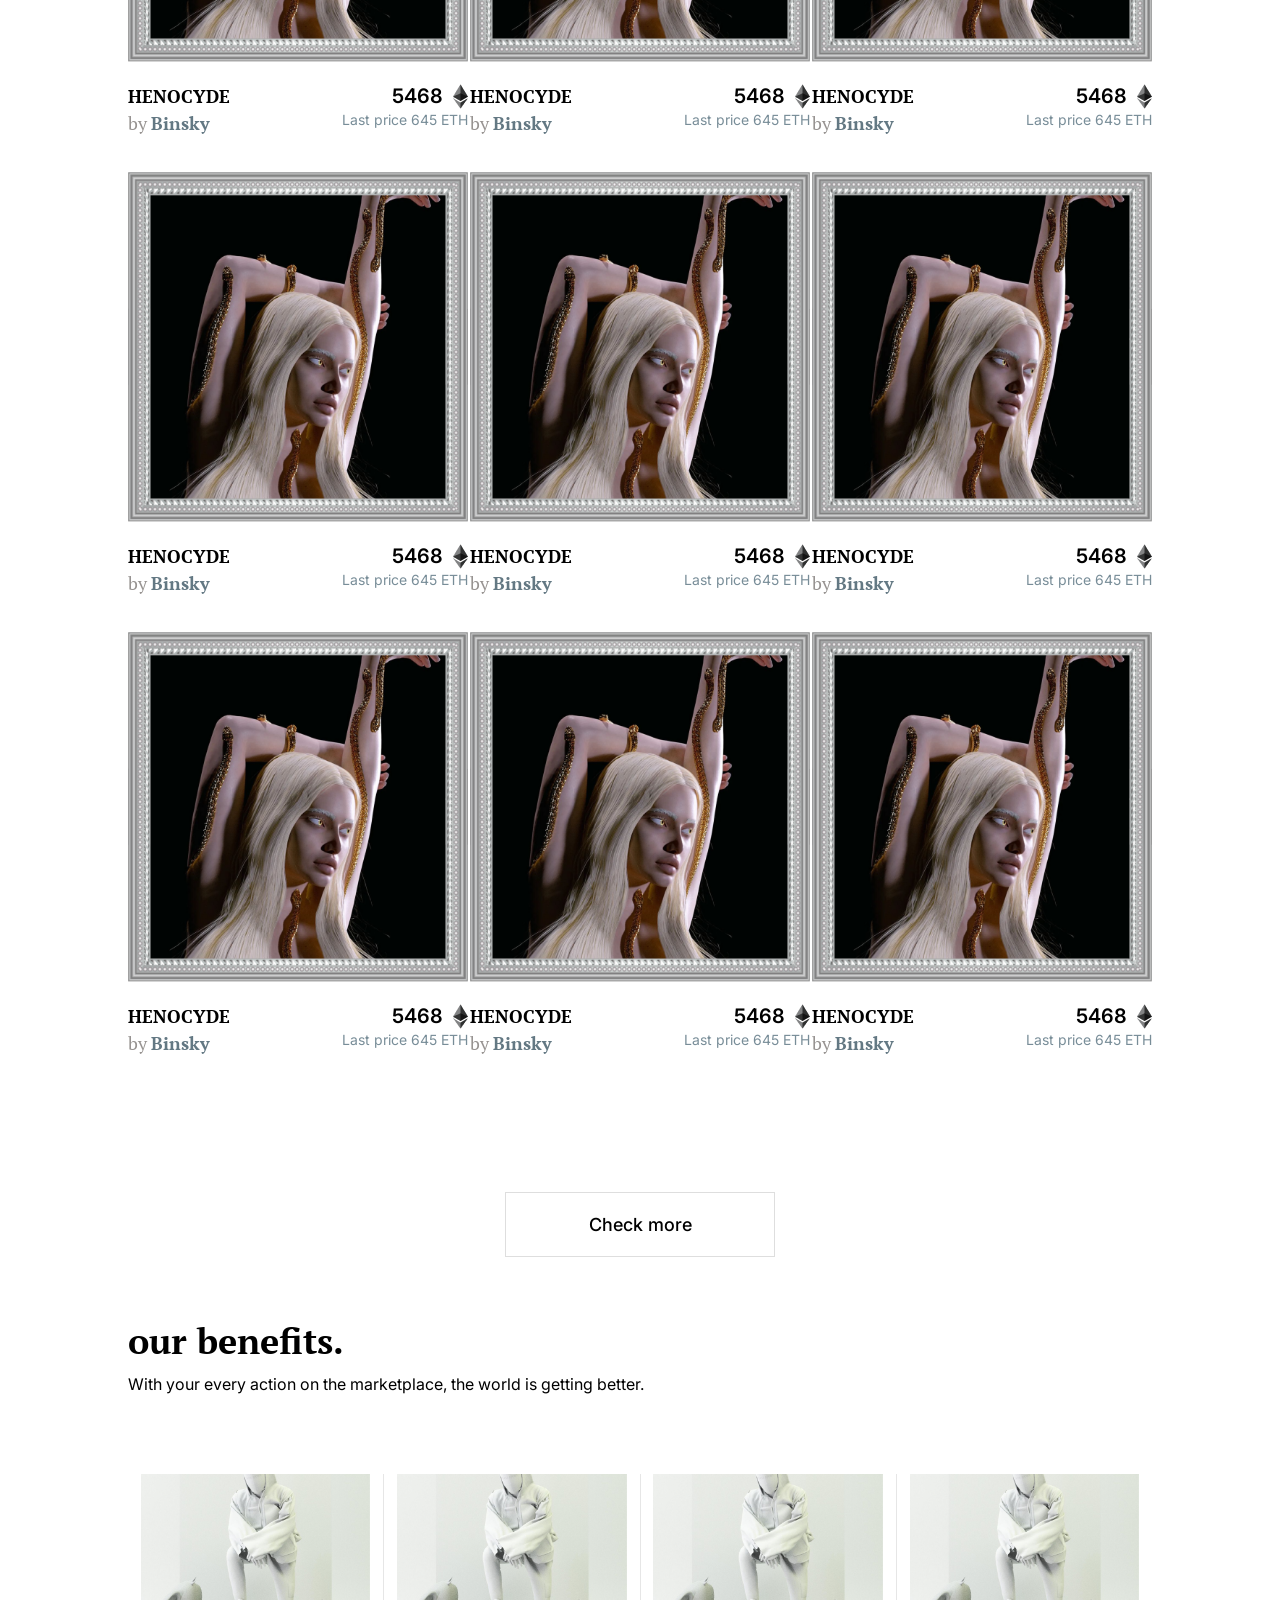
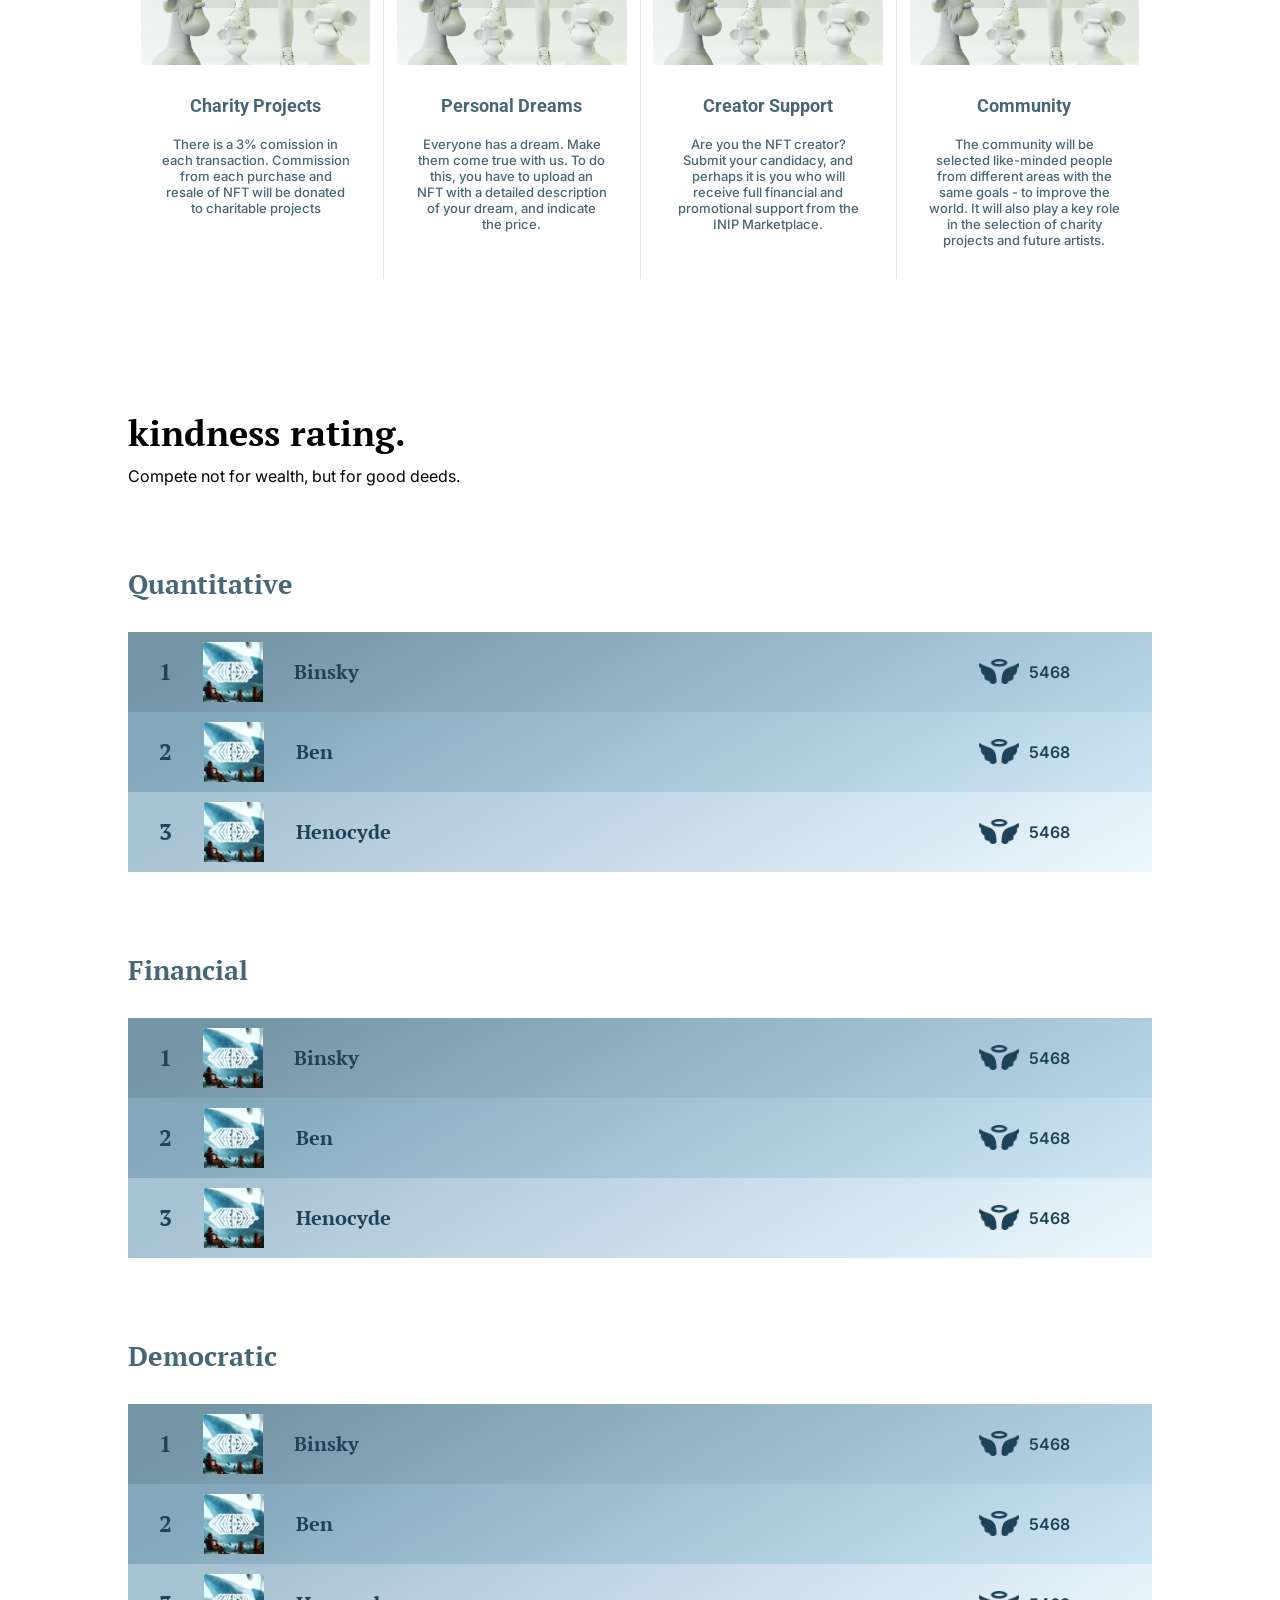
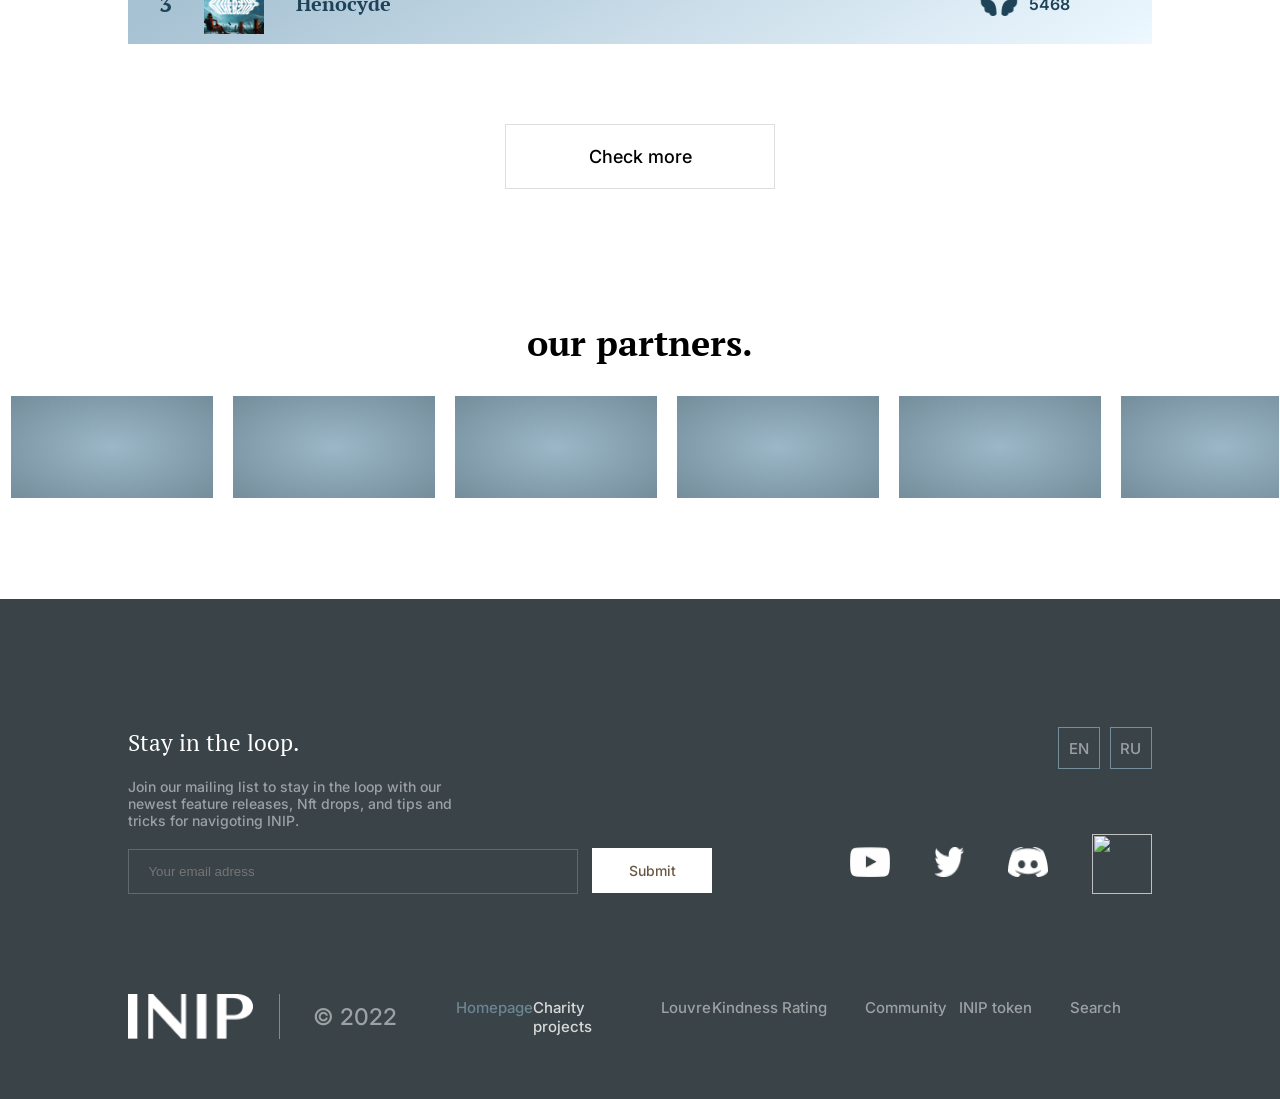
==== commit 0e801fc0: "end" ====
--- a/page1.html
+++ b/page1.html
@@ -607,18 +607,22 @@
                     <div class="text-date flex ai-c">©  2022</div>
                 </div>
 
-                <div class="flex jc-sb w-ml">
-                    <div class="end">
-                        <div class="text-end">Homepage</div>
-                        <div class="text-end">Chairty news</div>
-                        <div class="text-end">Search</div>
-                    </div>
-                    <div class="end">
-                        <div class="text-end">Kindness Rating</div>
-                        <div class="text-end">Community</div>
-                        <div class="text-end">INIP token</div>
-                    </div>
-                    <div class="text-end">Louvre</div>
+                <div style="width: 65%;" class="flex jc-sb menu-header">
+                    <div style="width: 25%;" class="end flex jc-sb">
+                        <div style="color: #6c8693;" class="text-end"> Homepage</div>
+                        <div class="header-text cf"> Charity projects</div>
+                    </div>
+                    <div style="width: 25%;" class="end flex jc-sb">
+                        <div class="text-end"> Louvre</div>
+                        <a href="./page3.html">
+                            <div class="text-end"> Kindness Rating</div>
+                        </a>
+                    </div>
+                    <div style="width: 25%;" class="end flex jc-sb">
+                        <div class="text-end"> Community</div>
+                        <div class="text-end"> INIP token</div>
+                    </div>
+                    <div class="text-end"> Search</div>
                 </div>
 
             </div>
--- a/css/page1.css
+++ b/css/page1.css
@@ -301,7 +301,7 @@
 
 .card-block{
     width: 30%;
-    height: 63vh;
+    height: 45vh;
 }
 
 .br-1{
